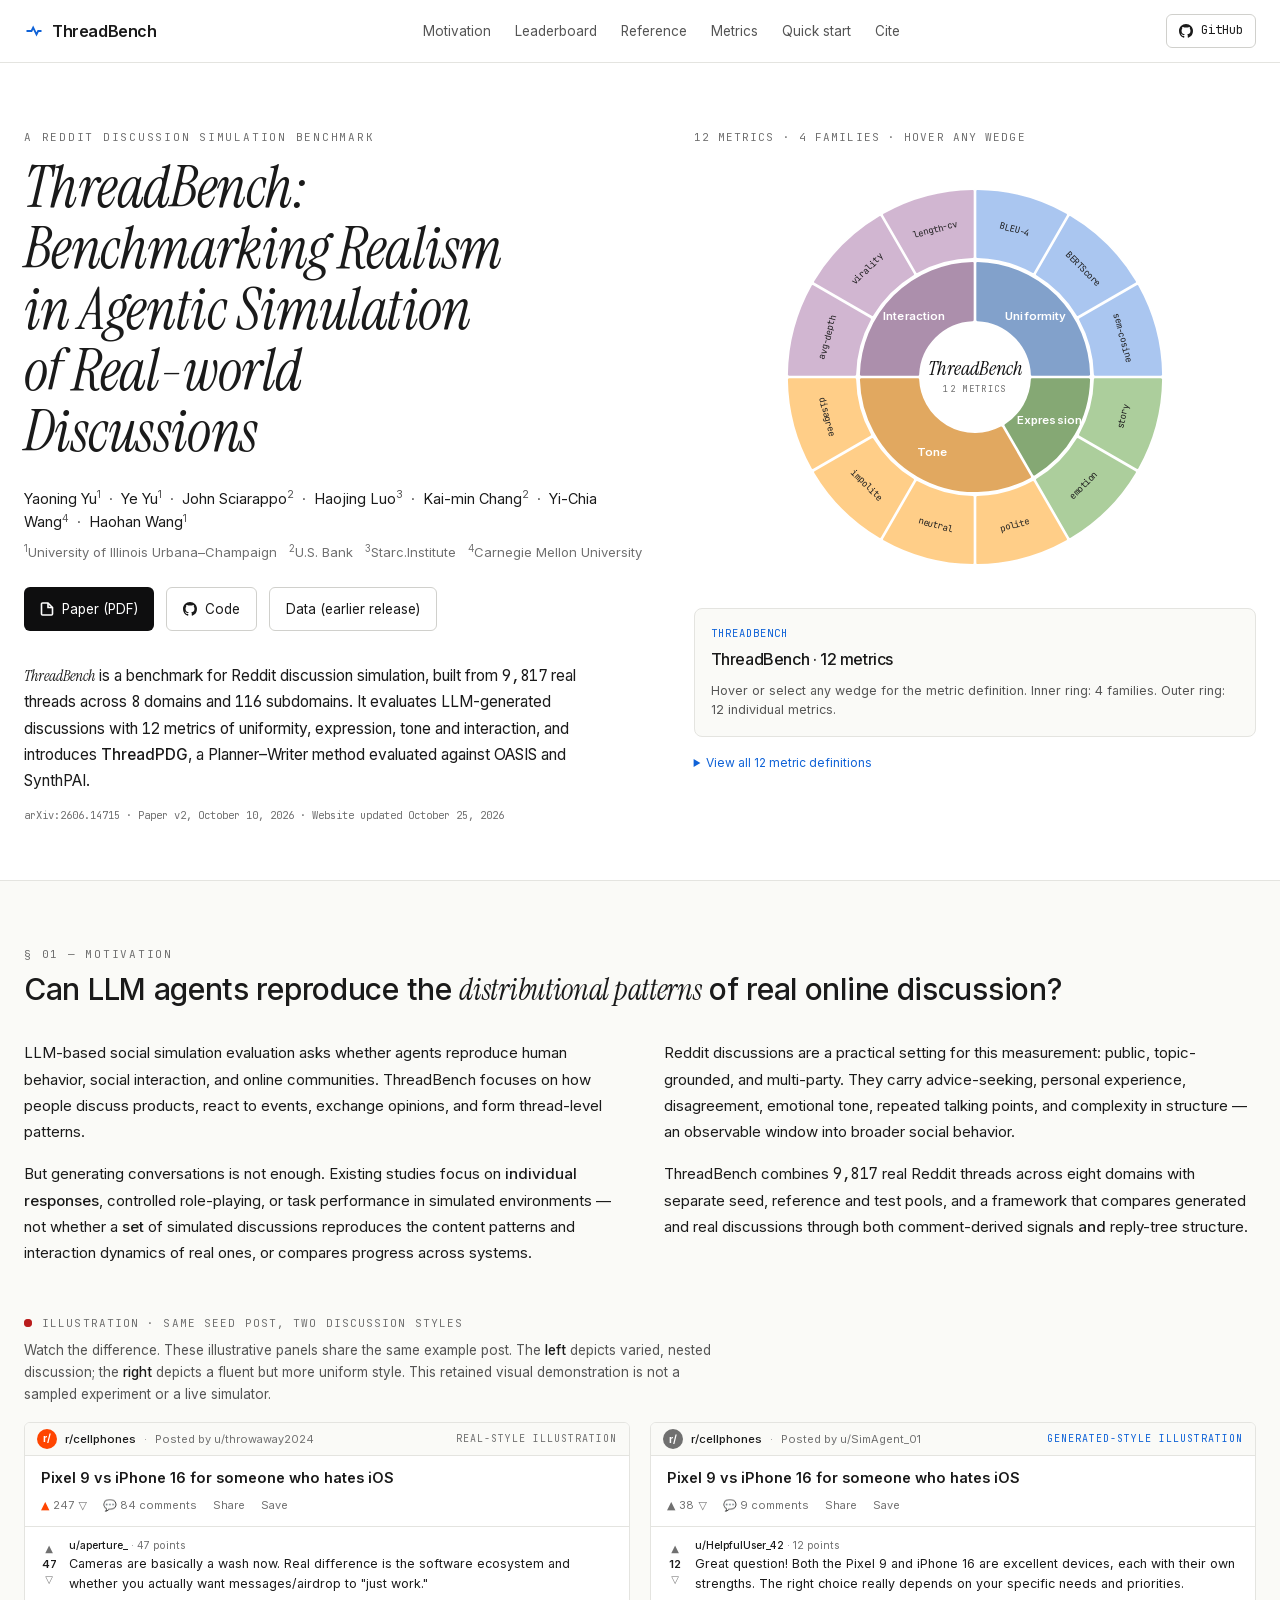
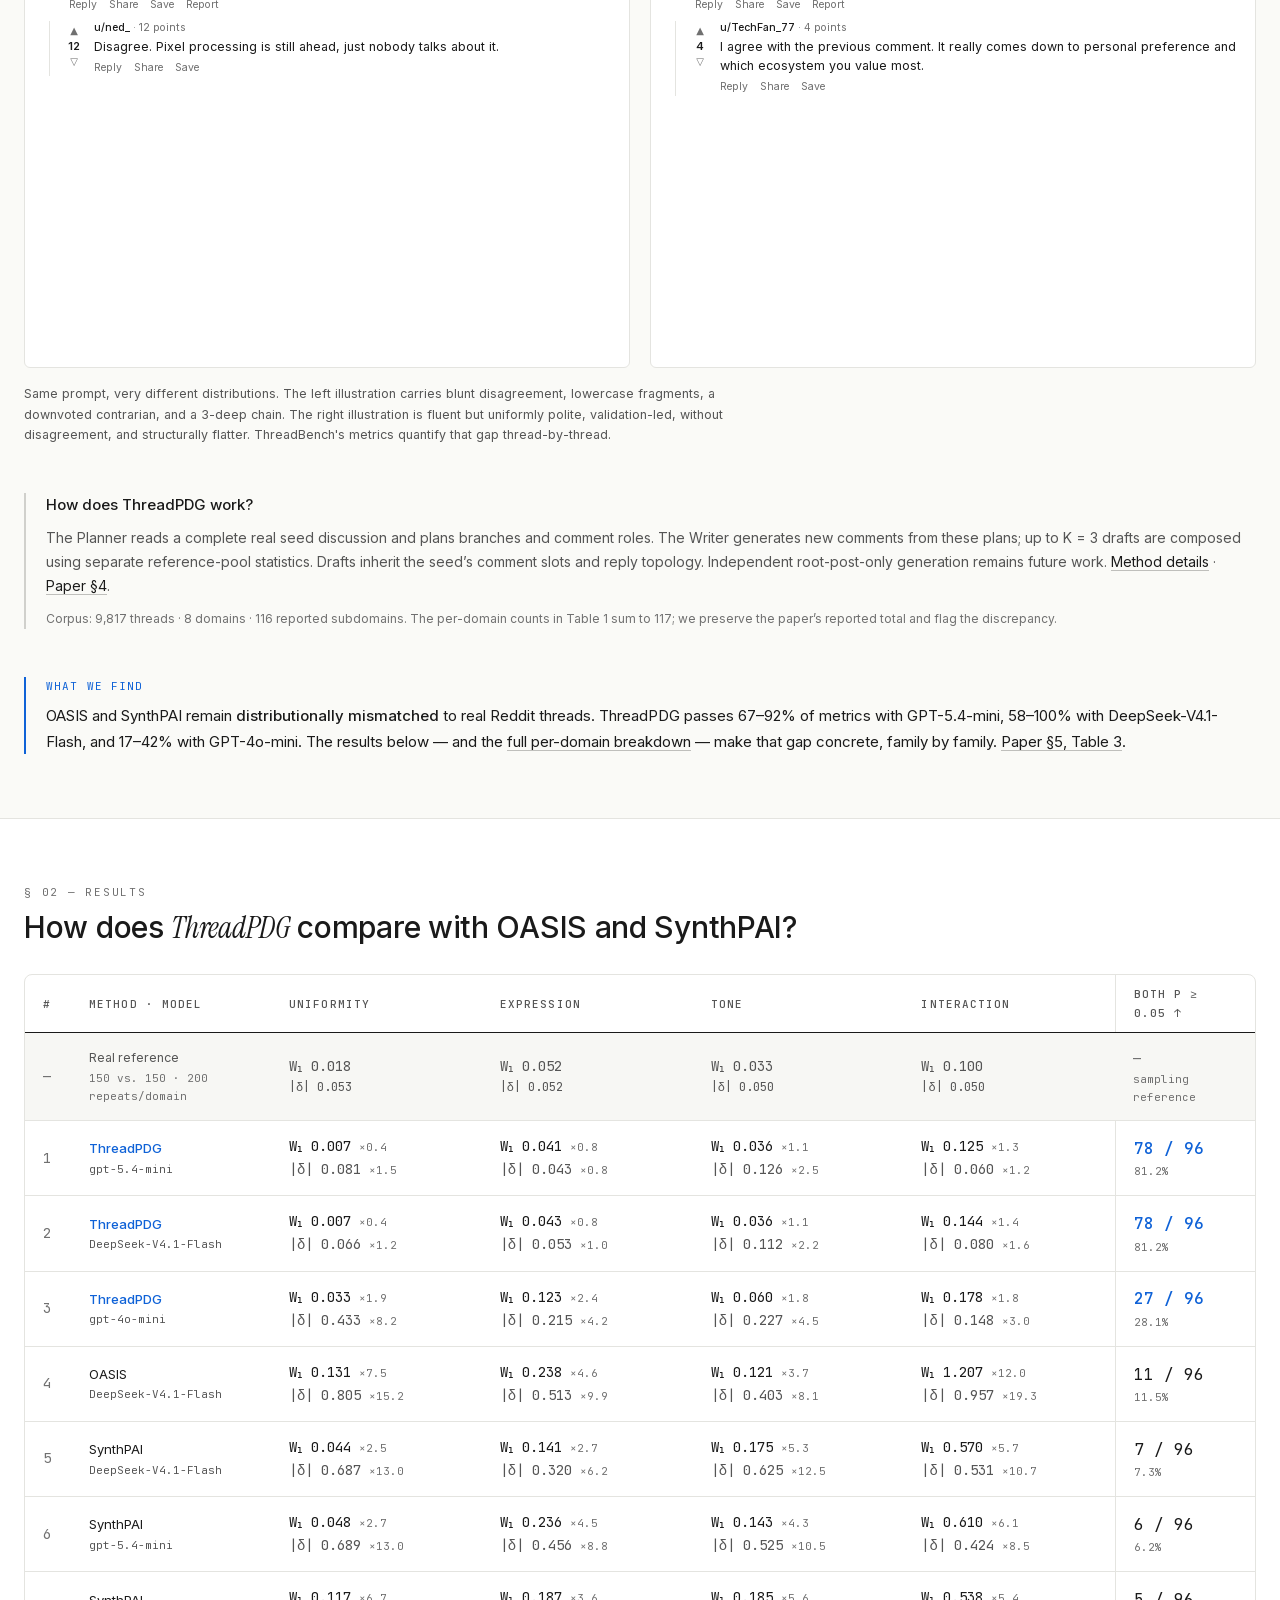
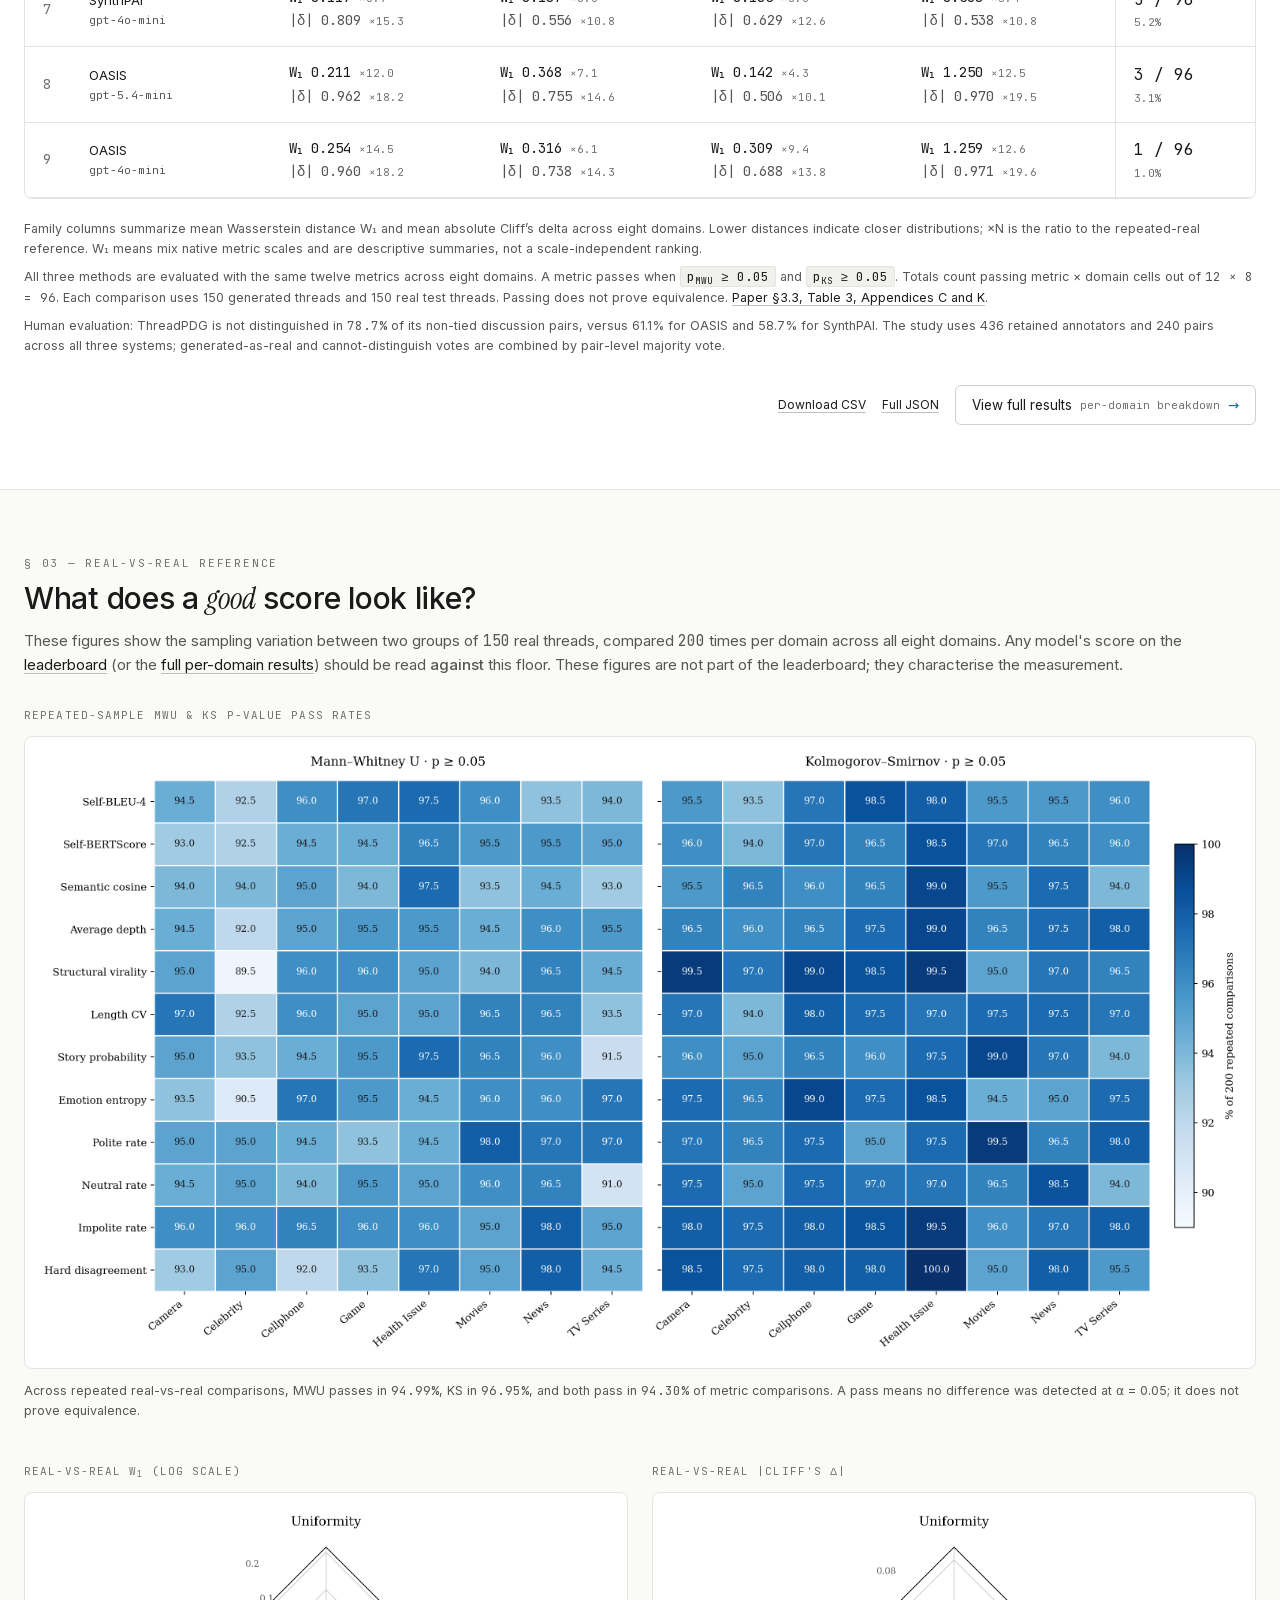
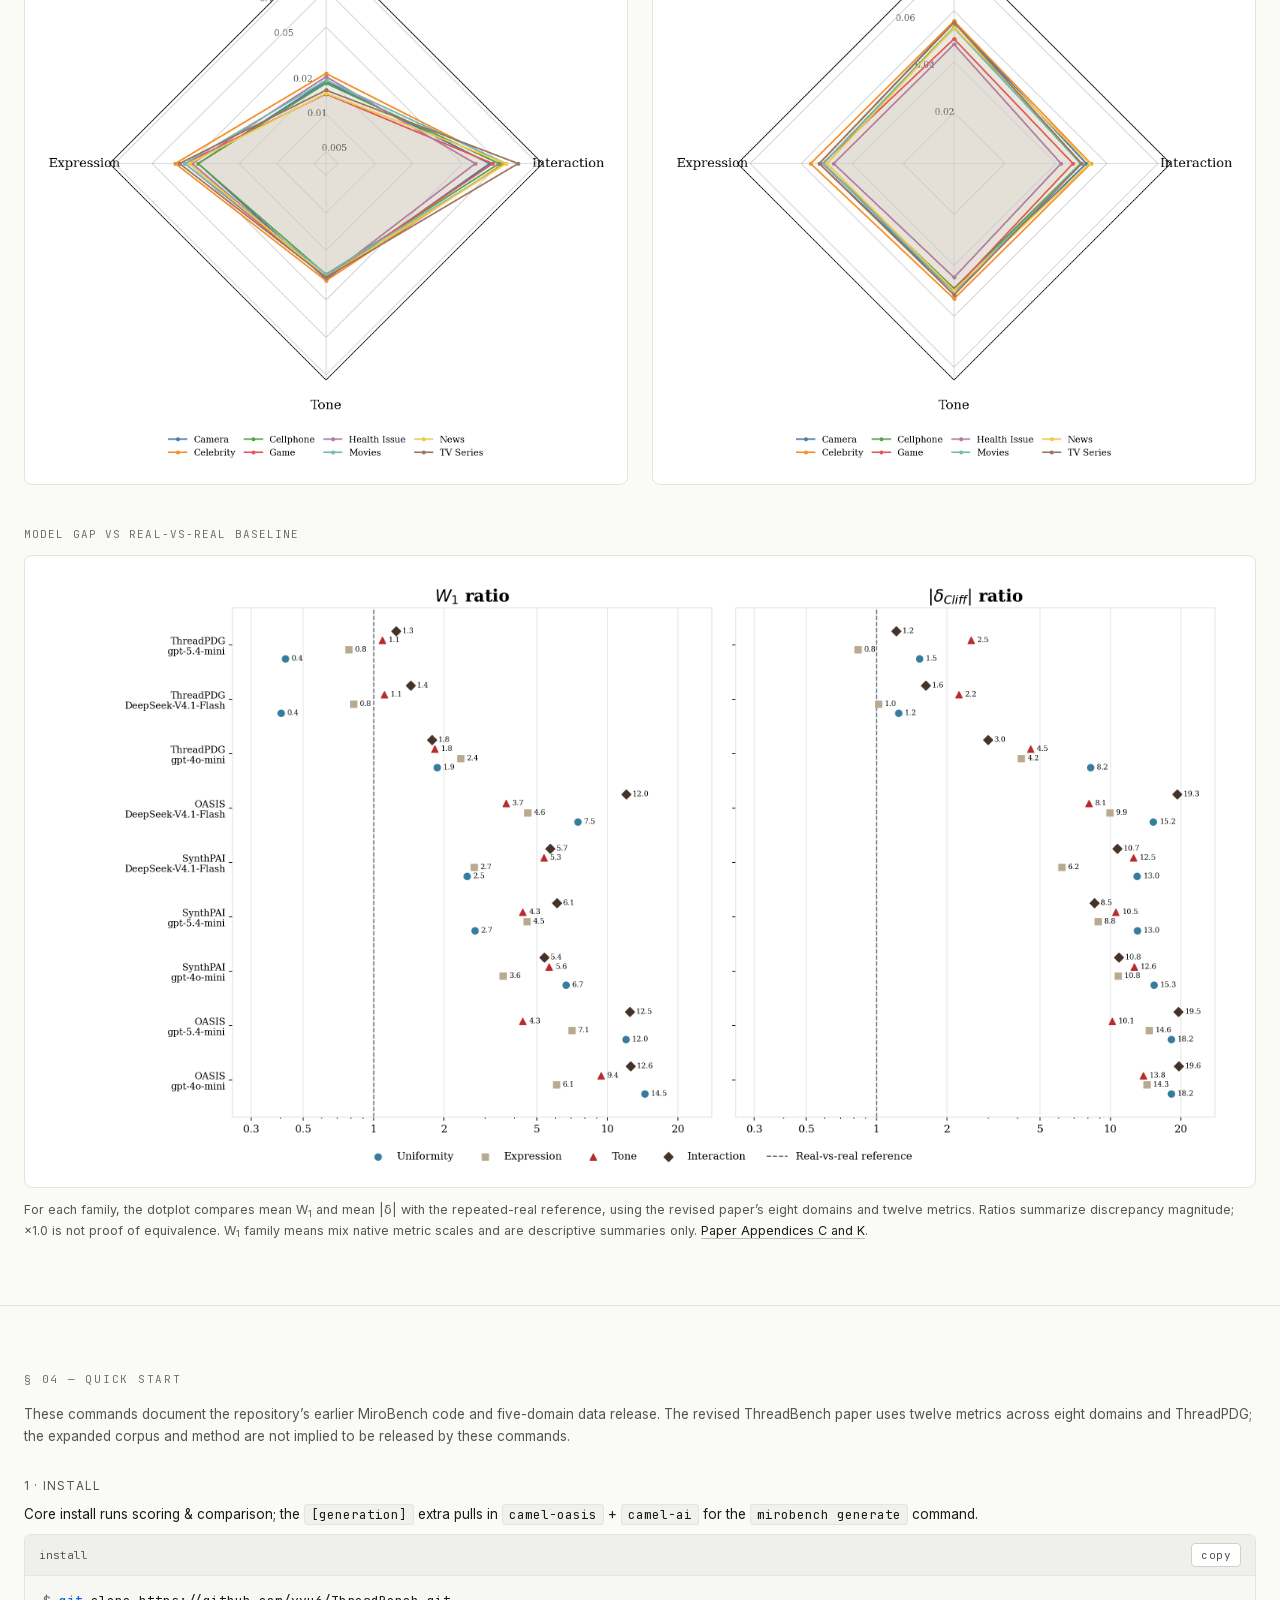
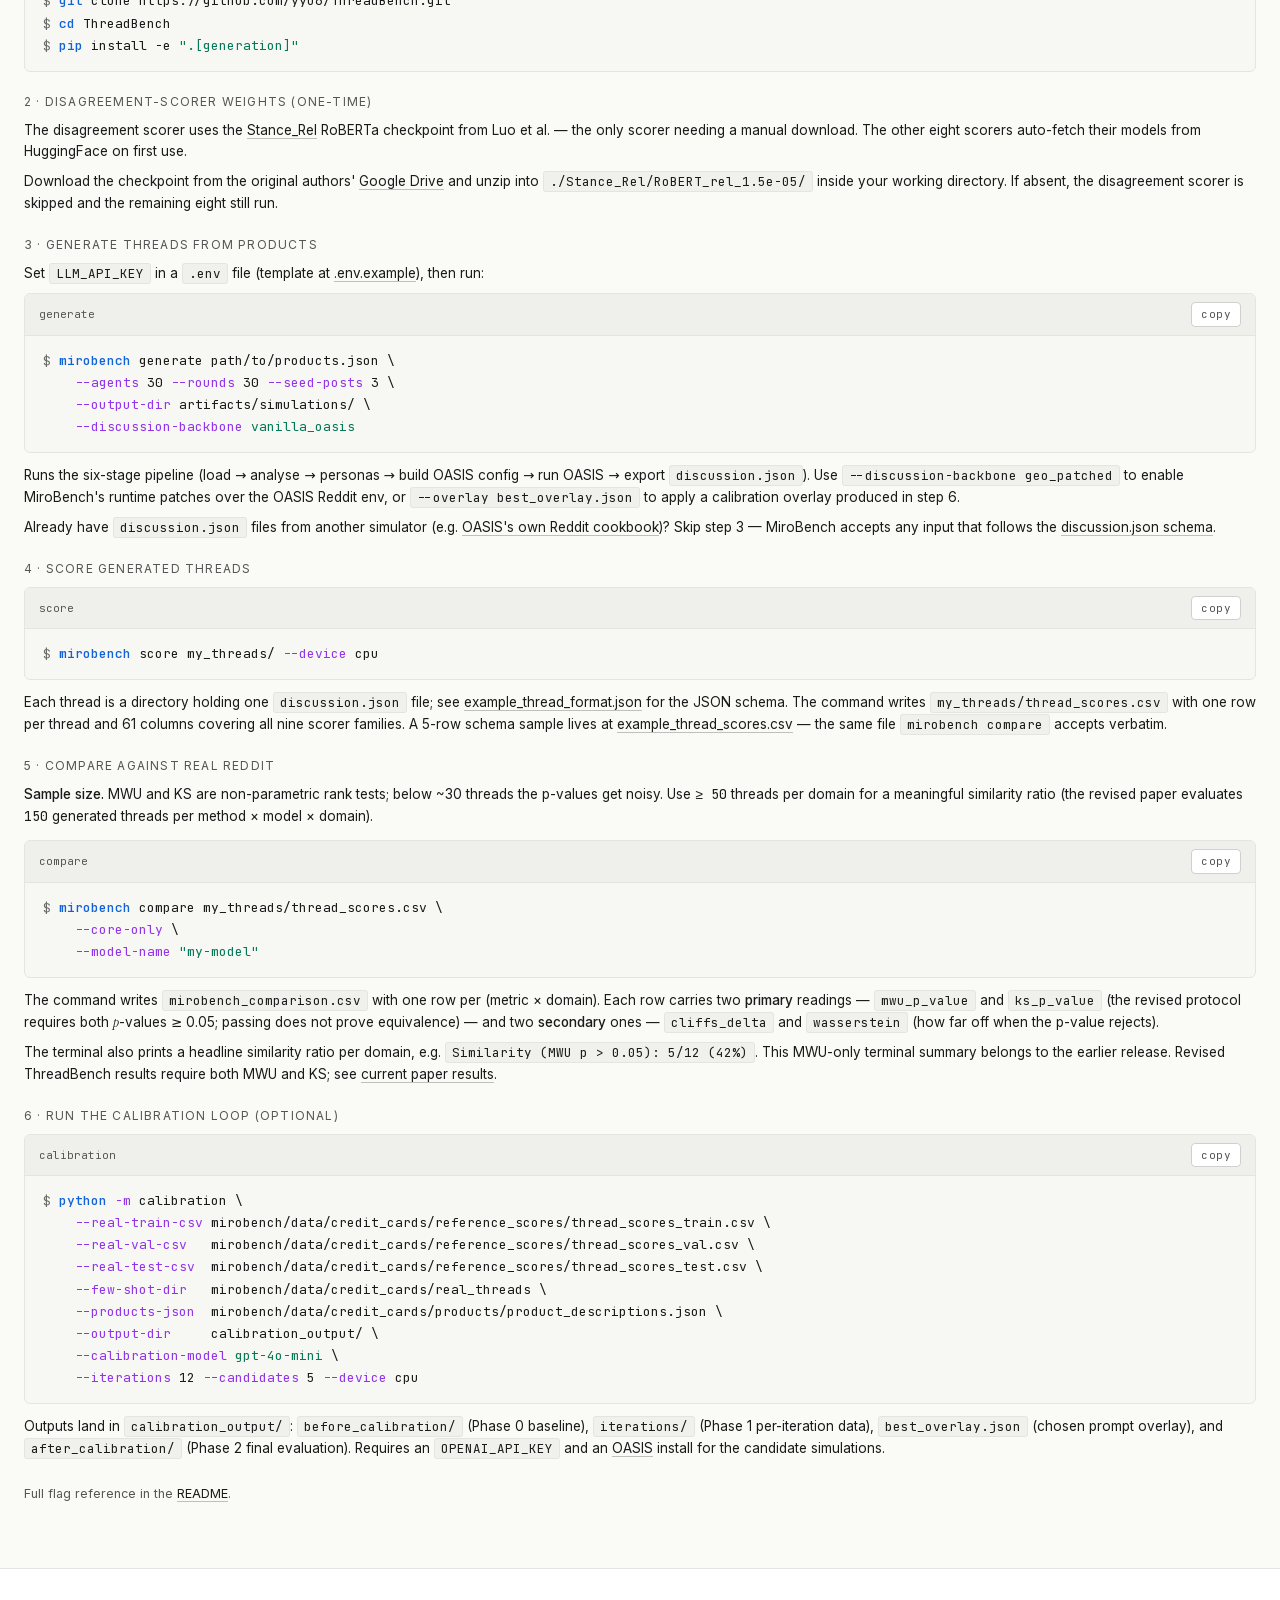
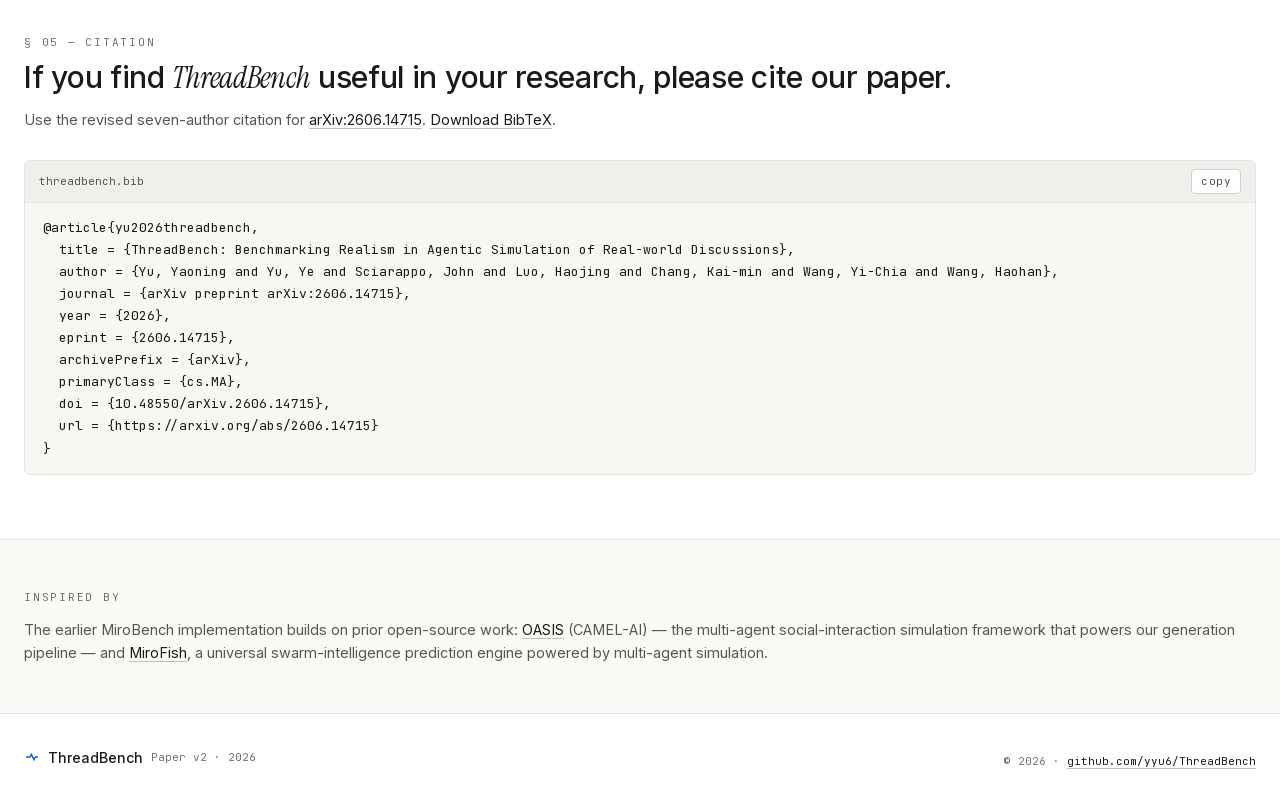
==== docs/index.html @ b0ab83a0 "Refresh ThreadBench paper website and public project URLs" ====
<!doctype html>
<html lang="en">
<head>
<meta charset="utf-8">
<meta name="viewport" content="width=device-width,initial-scale=1">
<title>ThreadBench — Reddit Discussion Simulation Benchmark</title>
<meta name="description" content="ThreadBench evaluates Reddit discussion simulation using 9,817 real threads, 12 metrics and ThreadPDG. Compare OASIS and SynthPAI with paper-grounded results.">
<meta name="author" content="Yaoning Yu, Ye Yu, John Sciarappo, Haojing Luo, Kai-min Chang, Yi-Chia Wang, Haohan Wang">
<meta name="keywords" content="ThreadBench, Reddit discussion simulation benchmark, ThreadPDG, LLM social simulation evaluation, conversation simulation, OASIS, SynthPAI">

<link rel="canonical" href="https://yyu6.github.io/ThreadBench/">
<link rel="sitemap" type="application/xml" href="https://yyu6.github.io/ThreadBench/sitemap.xml">

<meta property="og:title" content="ThreadBench — Reddit Discussion Simulation Benchmark">
<meta property="og:description" content="ThreadBench evaluates Reddit discussion simulation using 9,817 real threads, 12 metrics and ThreadPDG. Compare OASIS and SynthPAI with paper-grounded results.">
<meta property="og:type" content="article">
<meta property="og:url" content="https://yyu6.github.io/ThreadBench/">
<meta name="twitter:card" content="summary_large_image">
<meta name="twitter:title" content="ThreadBench — Reddit Discussion Simulation Benchmark">
<meta name="twitter:description" content="ThreadBench evaluates Reddit discussion simulation using 9,817 real threads, 12 metrics and ThreadPDG. Compare OASIS and SynthPAI with paper-grounded results.">

<script type="application/ld+json">{"@context": "https://schema.org", "@graph": [{"@type": "WebSite", "@id": "https://yyu6.github.io/ThreadBench/#website", "name": "ThreadBench", "alternateName": "MiroBench", "url": "https://yyu6.github.io/ThreadBench/"}, {"@type": "WebPage", "@id": "https://yyu6.github.io/ThreadBench/#webpage", "url": "https://yyu6.github.io/ThreadBench/", "name": "ThreadBench — Reddit Discussion Simulation Benchmark", "description": "Reddit discussion simulation benchmark: 9,817 real threads across eight domains, twelve metrics and ThreadPDG Planner–Writer generation.", "dateModified": "2026-10-26", "inLanguage": "en", "isPartOf": {"@id": "https://yyu6.github.io/ThreadBench/#website"}, "about": {"@id": "https://yyu6.github.io/ThreadBench/#paper"}}, {"@type": "ScholarlyArticle", "@id": "https://yyu6.github.io/ThreadBench/#paper", "name": "ThreadBench: Benchmarking Realism in Agentic Simulation of Real-world Discussions", "headline": "ThreadBench: Benchmarking Realism in Agentic Simulation of Real-world Discussions", "author": [{"@type": "Person", "name": "Yaoning Yu"}, {"@type": "Person", "name": "Ye Yu"}, {"@type": "Person", "name": "John Sciarappo"}, {"@type": "Person", "name": "Haojing Luo"}, {"@type": "Person", "name": "Kai-min Chang"}, {"@type": "Person", "name": "Yi-Chia Wang"}, {"@type": "Person", "name": "Haohan Wang"}], "url": "https://arxiv.org/abs/2606.14715", "sameAs": ["https://doi.org/10.48550/arXiv.2606.14715"], "identifier": "arXiv:2606.14715", "dateModified": "2026-10-10", "description": "A Reddit discussion simulation benchmark with 9,817 real threads, 8 domains, 116 subdomains and 12 metrics in four families, with ThreadPDG Planner–Writer generation.", "encoding": {"@type": "MediaObject", "contentUrl": "https://arxiv.org/pdf/2606.14715", "encodingFormat": "application/pdf"}}]}</script>

<link rel="stylesheet" href="assets/original-fonts.css">
<link rel="stylesheet" href="assets/legacy-utilities.css">

<style>
  html { scroll-behavior: smooth; }
  body {
    background: #FFFFFF;
    color: #1A1A1A;
    -webkit-font-smoothing: antialiased;
    -moz-osx-font-smoothing: grayscale;
  }
  .serif-italic {
    font-family: 'Instrument Serif', Georgia, serif;
    font-style: italic;
    font-weight: 400;
  }
  ::selection { background: rgba(15, 98, 215, 0.18); }

  /* Links */
  .ulink {
    color: #1A1A1A;
    text-decoration: underline;
    text-decoration-color: #BFBFBC;
    text-underline-offset: 3px;
    transition: text-decoration-color 200ms, color 200ms;
  }
  .ulink:hover { color: #0F62D7; text-decoration-color: #0F62D7; }

  /* Mono code chip */
  .mono-chip {
    font-family: 'JetBrains Mono', monospace;
    font-size: 12.5px;
    background: #F0F0EC;
    border: 1px solid #E4E4E0;
    border-radius: 3px;
    padding: 1px 6px;
    color: #1A1A1A;
  }

  /* Method badge in leaderboard */
  .method-tag {
    display: inline-flex;
    align-items: center;
    gap: 4px;
    font-family: 'JetBrains Mono', monospace;
    font-size: 10.5px;
    letter-spacing: 0.04em;
    background: #EEF3FB;
    border: 1px solid #D6E1F1;
    color: #0F62D7;
    padding: 1px 7px;
    border-radius: 999px;
  }
  .method-tag .dot {
    width: 5px; height: 5px; border-radius: 50%; background: #0F62D7;
  }

  /* Section number */
  .sec-num {
    font-family: 'JetBrains Mono', monospace;
    font-size: 11px;
    letter-spacing: 0.16em;
    color: #707070;
    text-transform: uppercase;
  }

  /* Nav */
  .nav-bg {
    background: rgba(255, 255, 255, 0.86);
    backdrop-filter: blur(12px);
    -webkit-backdrop-filter: blur(12px);
    border-bottom: 1px solid #E4E4E0;
  }

  /* Tables */
  table.bench { border-collapse: collapse; width: 100%; }
  table.bench th, table.bench td {
    border-bottom: 1px solid #E4E4E0;
    padding: 14px 18px;
    text-align: left;
    font-size: 14px;
    vertical-align: middle;
  }
  table.bench thead th {
    font-family: 'JetBrains Mono', monospace;
    font-size: 11px;
    letter-spacing: 0.10em;
    text-transform: uppercase;
    color: #555;
    font-weight: 500;
    border-bottom: 1.5px solid #1A1A1A;
    padding-top: 10px;
    padding-bottom: 10px;
  }
  table.bench tbody tr:hover {
    background: #FAFAF7;
  }

  /* Numeric */
  .num { font-family: 'JetBrains Mono', monospace; font-feature-settings: "tnum" 1; }

  /* Code block */
  .code-block {
    background: #F7F7F4;
    border: 1px solid #E4E4E0;
    border-radius: 6px;
    font-family: 'JetBrains Mono', monospace;
    font-size: 13px;
    line-height: 1.7;
    overflow: hidden;
  }
  .code-bar {
    padding: 8px 14px;
    background: #EFEFEB;
    border-bottom: 1px solid #E4E4E0;
    display: flex;
    align-items: center;
    justify-content: space-between;
  }
  .code-block pre {
    padding: 14px 18px;
    overflow-x: auto;
    white-space: pre;
    color: #1A1A1A;
  }
  .tok-prompt  { color: #6b6b6b; user-select: none; }
  .tok-cmd     { color: #0F62D7; font-weight: 500; }
  .tok-flag    { color: #9333EA; }
  .tok-str     { color: #047857; }
  .tok-comment { color: #707070; font-style: italic; }

  /* Copy button */
  .copy-btn {
    font-family: 'JetBrains Mono', monospace;
    font-size: 11px;
    letter-spacing: 0.04em;
    color: #555;
    border: 1px solid #D0D0CC;
    background: #FFFFFF;
    padding: 2px 9px;
    border-radius: 4px;
    cursor: pointer;
    transition: all 180ms;
  }
  .copy-btn:hover { color: #0F62D7; border-color: #0F62D7; }
  .copy-btn.copied { color: #047857; border-color: #047857; }

  /* Reveal */
  .reveal { opacity: 0; transform: translateY(10px); transition: opacity 600ms cubic-bezier(.16,1,.3,1), transform 600ms cubic-bezier(.16,1,.3,1); }
  .reveal.in { opacity: 1; transform: translateY(0); }

  /* Sunburst panel */
  #sunburst { display: block; max-width: 100%; height: auto; }

  /* Live thread (animated, looped) */
  #live-thread .lt-row {
    opacity: 0;
    transform: translateY(6px);
    transition: opacity 650ms cubic-bezier(.16,1,.3,1),
                transform 650ms cubic-bezier(.16,1,.3,1);
  }
  #live-thread .lt-row.shown { opacity: 1; transform: translateY(0); }
  @media (prefers-reduced-motion: reduce) {
    #live-thread .lt-row { transition: none; opacity: 1; transform: none; }
  }
</style>
<noscript><style>.reveal{opacity:1!important;transform:none!important}#live-thread .lt-row{opacity:1!important;transform:none!important}</style></noscript>
<style>.skip-link{position:fixed;top:-100px;left:16px;background:#0e0e0f;color:white;padding:8px 12px;z-index:100}.skip-link:focus{top:12px}:focus-visible{outline:2px solid #0F62D7;outline-offset:4px}@media(prefers-reduced-motion:reduce){html{scroll-behavior:auto}.reveal{opacity:1;transform:none;transition:none}}</style>
<meta name="robots" content="index,follow,max-image-preview:large">
<meta name="citation_title" content="ThreadBench: Benchmarking Realism in Agentic Simulation of Real-world Discussions">
<meta name="citation_author" content="Yaoning Yu">
<meta name="citation_author" content="Ye Yu">
<meta name="citation_author" content="John Sciarappo">
<meta name="citation_author" content="Haojing Luo">
<meta name="citation_author" content="Kai-min Chang">
<meta name="citation_author" content="Yi-Chia Wang">
<meta name="citation_author" content="Haohan Wang">
<meta name="citation_pdf_url" content="https://arxiv.org/pdf/2606.14715">
<meta name="citation_publication_date" content="2026">
<meta name="citation_arxiv_id" content="2606.14715">
<meta property="og:image" content="https://yyu6.github.io/ThreadBench/assets/social-card.png">
<meta name="twitter:image" content="https://yyu6.github.io/ThreadBench/assets/social-card.png">
</head>

<body class="font-sans text-[15px] leading-[1.65]">
<a href="#main" class="skip-link">Skip to content</a>

<!-- ════════ NAV ════════ -->
<header id="nav" class="fixed top-0 left-0 right-0 z-50 nav-bg">
  <div class="max-w-[1280px] mx-auto px-6 py-3.5 flex items-center justify-between">
    <a href="#top" class="flex items-center gap-2 text-[16px] font-semibold tracking-tight">
      <svg width="20" height="20" viewBox="0 0 24 24" fill="none" stroke="#0F62D7" stroke-width="2.2">
        <path d="M3 12h6l2-4 4 8 2-4h4"/>
      </svg>
      <span>ThreadBench</span>
    </a>
    <nav class="hidden md:flex items-center gap-6 text-[13.5px] text-mute">
      <a href="#motivation" class="hover:text-text">Motivation</a>
      <a href="#leaderboard" class="hover:text-text">Leaderboard</a>
      <a href="#realref" class="hover:text-text">Reference</a>
      <a href="#metrics" class="hover:text-text">Metrics</a>
      <a href="#quickstart" class="hover:text-text">Quick start</a>
      <a href="#cite" class="hover:text-text">Cite</a>
    </nav>
    <a href="https://github.com/yyu6/ThreadBench" target="_blank" rel="noopener"
       class="inline-flex items-center gap-2 px-3 py-1.5 text-[13px] border border-line2 rounded-md hover:border-text/40 transition-colors">
      <svg width="14" height="14" viewBox="0 0 16 16" fill="currentColor">
        <path d="M8 0C3.58 0 0 3.58 0 8a8 8 0 0 0 5.47 7.59c.4.07.55-.17.55-.38 0-.19-.01-.82-.01-1.49-2.01.37-2.53-.49-2.69-.94-.09-.23-.48-.94-.82-1.13-.28-.15-.68-.52-.01-.53.63-.01 1.08.58 1.23.82.72 1.21 1.87.87 2.33.66.07-.52.28-.87.51-1.07-1.78-.2-3.64-.89-3.64-3.95 0-.87.31-1.59.82-2.15-.08-.2-.36-1.02.08-2.12 0 0 .67-.21 2.2.82.64-.18 1.32-.27 2-.27.68 0 1.36.09 2 .27 1.53-1.04 2.2-.82 2.2-.82.44 1.1.16 1.92.08 2.12.51.56.82 1.27.82 2.15 0 3.07-1.87 3.75-3.65 3.95.29.25.54.73.54 1.48 0 1.07-.01 1.93-.01 2.2 0 .21.15.46.55.38A8.01 8.01 0 0 0 16 8c0-4.42-3.58-8-8-8z"/>
      </svg>
      <span class="font-mono text-[12px]">GitHub</span>
    </a>
  </div>
</header>

<main id="main">
<!-- ════════ HERO ════════ -->
<section id="top" class="pt-32 pb-14">
  <div class="max-w-[1280px] mx-auto px-6">
    <div class="grid lg:grid-cols-[1.05fr_0.95fr] gap-x-12 gap-y-10 items-start">

      <!-- LEFT: title + meta + abstract -->
      <div>
        <div class="sec-num">A reddit discussion simulation benchmark</div>
        <h1 class="serif-italic mt-3 text-[40px] sm:text-[52px] lg:text-[58px] leading-[1.05] tracking-[-0.01em] max-w-[18ch]">
          ThreadBench: Benchmarking Realism in Agentic Simulation of Real-world Discussions
        </h1>

        <address class="mt-6 text-[14.5px] text-mute leading-relaxed not-italic"><span class="text-text">Yaoning Yu</span><sup>1</sup> &nbsp;·&nbsp; <span class="text-text">Ye Yu</span><sup>1</sup> &nbsp;·&nbsp; <span class="text-text">John Sciarappo</span><sup>2</sup> &nbsp;·&nbsp; <span class="text-text">Haojing Luo</span><sup>3</sup> &nbsp;·&nbsp; <span class="text-text">Kai-min Chang</span><sup>2</sup> &nbsp;·&nbsp; <span class="text-text">Yi-Chia Wang</span><sup>4</sup> &nbsp;·&nbsp; <span class="text-text">Haohan Wang</span><sup>1</sup><div class="mt-2 text-[13px] text-mute2"><sup>1</sup>University of Illinois Urbana–Champaign &nbsp; <sup>2</sup>U.S. Bank &nbsp; <sup>3</sup>Starc.Institute &nbsp; <sup>4</sup>Carnegie Mellon University</div></address>

        <div class="mt-6 flex flex-wrap gap-3">
          <a href="https://arxiv.org/pdf/2606.14715" target="_blank" rel="noopener"
             class="inline-flex items-center gap-2 px-4 py-2.5 bg-ink text-white rounded-md text-[13.5px] hover:bg-accent transition-colors">
            <svg width="14" height="14" viewBox="0 0 14 14" fill="none" stroke="currentColor" stroke-width="1.6">
              <path d="M8 1H2.5a1 1 0 0 0-1 1v10a1 1 0 0 0 1 1h9a1 1 0 0 0 1-1V5.5L8 1z"/>
              <path d="M8 1v4.5h4.5"/>
            </svg>
            Paper&nbsp;(PDF)
          </a>
          <a href="https://github.com/yyu6/ThreadBench" target="_blank" rel="noopener"
             class="inline-flex items-center gap-2 px-4 py-2.5 border border-line2 rounded-md text-[13.5px] hover:border-ink transition-colors">
            <svg width="14" height="14" viewBox="0 0 16 16" fill="currentColor">
              <path d="M8 0C3.58 0 0 3.58 0 8a8 8 0 0 0 5.47 7.59c.4.07.55-.17.55-.38 0-.19-.01-.82-.01-1.49-2.01.37-2.53-.49-2.69-.94-.09-.23-.48-.94-.82-1.13-.28-.15-.68-.52-.01-.53.63-.01 1.08.58 1.23.82.72 1.21 1.87.87 2.33.66.07-.52.28-.87.51-1.07-1.78-.2-3.64-.89-3.64-3.95 0-.87.31-1.59.82-2.15-.08-.2-.36-1.02.08-2.12 0 0 .67-.21 2.2.82.64-.18 1.32-.27 2-.27.68 0 1.36.09 2 .27 1.53-1.04 2.2-.82 2.2-.82.44 1.1.16 1.92.08 2.12.51.56.82 1.27.82 2.15 0 3.07-1.87 3.75-3.65 3.95.29.25.54.73.54 1.48 0 1.07-.01 1.93-.01 2.2 0 .21.15.46.55.38A8.01 8.01 0 0 0 16 8c0-4.42-3.58-8-8-8z"/>
            </svg>
            Code
          </a>
          <a href="https://github.com/yyu6/ThreadBench/tree/main/mirobench/data" target="_blank"
             class="inline-flex items-center gap-2 px-4 py-2.5 border border-line2 rounded-md text-[13.5px] hover:border-ink transition-colors">
            Data (earlier release)
          </a>
        </div>

        <p class="mt-8 text-[15.5px] text-text leading-[1.7] max-w-[60ch]">
          <span class="serif-italic">ThreadBench</span> is a benchmark for Reddit discussion simulation,
          built from <span class="num">9,817</span> real threads across <span class="num">8</span> domains
          and <span class="num">116</span> subdomains. It evaluates LLM-generated discussions with
          <span class="num">12</span> metrics of uniformity, expression, tone and interaction,
          and introduces <span class="font-medium">ThreadPDG</span>, a Planner–Writer method evaluated against OASIS and SynthPAI.
        </p>
        <p class="mt-3 font-mono text-[10.5px] text-mute2">arXiv:2606.14715 · Paper v2, October 10, 2026 · Website updated <time datetime="2026-10-25">October 25, 2026</time></p>
      </div>

      <!-- RIGHT: sunburst chart + info panel -->
      <div id="metrics" class="flex flex-col items-center gap-4">
        <div class="text-[11px] tracking-widest text-mute2 uppercase font-mono self-start">
          12 metrics · 4 families · hover any wedge
        </div>
        <svg id="sunburst" width="430" height="430" viewBox="-215 -215 430 430" class="max-w-full"></svg>
        <div id="sunburst-info" class="w-full border border-line rounded-lg p-4 bg-surf">
          <div id="sb-family" class="font-mono text-[10.5px] text-accent tracking-widest uppercase">THREADBENCH</div>
          <div id="sb-name" class="mt-1 text-[16px] font-medium tracking-tight">ThreadBench · 12 metrics</div>
          <div id="sb-desc" class="mt-2 text-[12.5px] text-mute leading-[1.55]">
            Hover or select any wedge for the metric definition. Inner ring: 4 families. Outer ring: 12 individual metrics.
          </div>
        </div>
        <details id="metric-definitions" class="w-full text-[12px] text-mute leading-relaxed"><summary class="cursor-pointer text-accent">View all 12 metric definitions</summary><div class="mt-3"><h3 class="font-medium">Uniformity</h3><dl><dt class="mt-2 font-mono text-[11px]">self_bleu_4</dt><dd>Pairwise 4-gram overlap between comments detects repeated wording.</dd><dt class="mt-2 font-mono text-[11px]">self_bertscore_mean_f1</dt><dd>Contextual similarity between comments detects paraphrases and similar expressions.</dd><dt class="mt-2 font-mono text-[11px]">semantic_mean_cosine</dt><dd>Mean cosine similarity with all-mpnet-base-v2 captures convergence in meaning.</dd></dl></div><div class="mt-3"><h3 class="font-medium">Expression</h3><dl><dt class="mt-2 font-mono text-[11px]">mean_story_probability</dt><dd>StorySeeker estimates the prevalence of personal stories and first-person experiences.</dd><dt class="mt-2 font-mono text-[11px]">emotion_entropy</dt><dd>Entropy of GoEmotions labels measures emotional diversity across comments.</dd></dl></div><div class="mt-3"><h3 class="font-medium">Tone</h3><dl><dt class="mt-2 font-mono text-[11px]">polite_rate</dt><dd>Fraction of comments classified as polite by Intel/polite-guard.</dd><dt class="mt-2 font-mono text-[11px]">neutral_rate</dt><dd>Fraction of comments classified as neutral by Intel/polite-guard.</dd><dt class="mt-2 font-mono text-[11px]">impolite_rate</dt><dd>Fraction of comments classified as impolite by Intel/polite-guard.</dd><dt class="mt-2 font-mono text-[11px]">hard_disagree_rate</dt><dd>Explicit disagreement in parent–reply pairs.</dd></dl></div><div class="mt-3"><h3 class="font-medium">Interaction</h3><dl><dt class="mt-2 font-mono text-[11px]">avg_depth</dt><dd>Mean reply depth measures how far multi-step exchanges develop.</dd><dt class="mt-2 font-mono text-[11px]">structural_virality</dt><dd>Mean shortest-path distance between comments captures the spread of interaction across the reply tree.</dd><dt class="mt-2 font-mono text-[11px]">length_cv</dt><dd>Coefficient of variation of comment lengths measures the mixture of short reactions and longer contributions.</dd></dl></div></details>
      </div>

    </div>
  </div>
</section>


<!-- ════════ MOTIVATION ════════ -->
<section id="motivation" class="py-16 border-t border-line bg-surf">
  <div class="max-w-[1280px] mx-auto px-6">
    <div class="sec-num reveal">§ 01 — Motivation</div>
    <h2 class="reveal mt-2 text-[26px] lg:text-[30px] leading-[1.2] tracking-[-0.01em] font-medium max-w-[60ch]">
      Can LLM agents reproduce the <span class="serif-italic">distributional patterns</span> of real online discussion?
    </h2>

    <div class="mt-8 grid md:grid-cols-2 gap-x-12 gap-y-5 text-[15px] text-text leading-[1.75]">
      <div class="reveal">
        <p>
          LLM-based social simulation evaluation asks whether agents reproduce human behavior,
          social interaction, and online communities. ThreadBench focuses on how people discuss products,
          react to events, exchange opinions, and form thread-level patterns.
        </p>
        <p class="mt-4">
          But generating conversations is not enough. Existing studies focus on
          <em class="not-italic font-medium">individual responses</em>,
          controlled role-playing, or task performance in simulated environments — not whether a
          <em class="not-italic font-medium">set</em> of simulated discussions reproduces the
          content patterns and interaction dynamics of real ones, or compares progress across systems.
        </p>
      </div>
      <div class="reveal">
        <p>
          Reddit discussions are a practical setting for this measurement: public, topic-grounded,
          and multi-party. They carry advice-seeking, personal experience, disagreement, emotional
          tone, repeated talking points, and complexity in structure — an observable window into
          broader social behavior.
        </p>
        <p class="mt-4">
          ThreadBench combines <span class="num">9,817</span> real Reddit threads across eight domains with
          separate seed, reference and test pools, and a framework that compares
          generated and real discussions through both comment-derived signals
          <em class="not-italic font-medium">and</em> reply-tree structure.
        </p>
      </div>
    </div>

    <!-- Live comparison: real Reddit vs LLM-generated, same seed post -->
    <div class="mt-12 reveal">
      <div class="flex items-center gap-2.5 mb-2">
        <span class="relative inline-flex">
          <span class="absolute inline-flex h-2 w-2 rounded-full bg-red opacity-60 animate-ping"></span>
          <span class="relative inline-flex rounded-full h-2 w-2 bg-red"></span>
        </span>
        <span class="text-[11px] tracking-widest text-mute2 uppercase font-mono">
          Illustration · same seed post, two discussion styles
        </span>
      </div>
      <p class="text-[13.5px] text-mute leading-relaxed mb-4 max-w-[78ch]">
        Watch the difference. These illustrative panels share the same example post. The
        <span class="font-medium text-text">left</span> depicts varied, nested discussion; the
        <span class="font-medium text-text">right</span> depicts a fluent but more uniform style.
        This retained visual demonstration is not a sampled experiment or a live simulator.
      </p>

      <div id="live-thread" class="grid md:grid-cols-2 gap-5">

        <!-- ════════════ REAL ════════════ -->
        <div class="border border-line rounded-md bg-white overflow-hidden">
          <div class="px-3 py-1.5 border-b border-line bg-[#FAFAF7] flex items-center gap-2">
            <svg aria-hidden="true" focusable="false" class="shrink-0" width="20" height="20" viewBox="0 0 20 20"><circle cx="10" cy="10" r="10" fill="#FF4500"/><text x="10" y="13" text-anchor="middle" fill="white" font-family="Inter,sans-serif" font-size="10" font-weight="700">r/</text></svg>
            <span class="text-[11.5px] font-medium text-text">r/cellphones</span>
            <span class="text-mute2 text-[11px]">·</span>
            <span class="text-mute2 text-[11px]">Posted by u/throwaway2024</span>
            <span class="ml-auto text-[10px] tracking-widest text-mute2 uppercase font-mono">Real-style illustration</span>
          </div>
          <div class="px-4 py-3 border-b border-line">
            <div class="text-[14.5px] font-semibold text-text leading-snug">
              Pixel 9 vs iPhone 16 for someone who hates iOS
            </div>
            <div class="mt-2 flex items-center gap-4 text-[11px] text-mute2">
              <span class="flex items-center gap-1"><span class="text-[#FF4500]">▲</span> 247 <span>▽</span></span>
              <span>💬 84 comments</span>
              <span>Share</span>
              <span>Save</span>
            </div>
          </div>

          <div class="px-3 py-3 text-[12.5px] leading-[1.55] text-text min-h-[440px]">
            <!-- top1 -->
            <div class="lt-row flex items-start gap-2" data-real-idx="0">
              <div class="flex flex-col items-center w-6 shrink-0 pt-0.5 text-mute2">
                <span class="text-[10px] hover:text-[#FF4500] cursor-pointer">▲</span>
                <span class="text-[11px] font-semibold text-text leading-none my-0.5">47</span>
                <span class="text-[10px] hover:text-[#7193FF] cursor-pointer">▽</span>
              </div>
              <div class="flex-1 min-w-0">
                <div class="text-[10.5px] text-mute2 leading-tight">
                  <span class="text-text font-medium">u/aperture_</span> · 47 points
                </div>
                <div class="mt-0.5">Cameras are basically a wash now. Real difference is the software ecosystem and whether you actually want messages/airdrop to "just work."</div>
                <div class="mt-1 text-[10.5px] text-mute2 flex gap-3">
                  <span>Reply</span><span>Share</span><span>Save</span><span>Report</span>
                </div>
              </div>
            </div>

            <!-- reply 1.1 -->
            <div class="lt-row mt-2 pl-3 border-l border-line ml-3 flex items-start gap-2" data-real-idx="1">
              <div class="flex flex-col items-center w-6 shrink-0 pt-0.5 text-mute2">
                <span class="text-[10px]">▲</span>
                <span class="text-[11px] font-semibold text-text leading-none my-0.5">12</span>
                <span class="text-[10px]">▽</span>
              </div>
              <div class="flex-1 min-w-0">
                <div class="text-[10.5px] text-mute2 leading-tight">
                  <span class="text-text font-medium">u/ned_</span> · 12 points
                </div>
                <div class="mt-0.5">Disagree. Pixel processing is still ahead, just nobody talks about it.</div>
                <div class="mt-1 text-[10.5px] text-mute2 flex gap-3">
                  <span>Reply</span><span>Share</span><span>Save</span>
                </div>
              </div>
            </div>

            <!-- reply 1.1.1 -->
            <div class="lt-row mt-2 pl-3 border-l border-line ml-7 flex items-start gap-2" data-real-idx="2">
              <div class="flex flex-col items-center w-6 shrink-0 pt-0.5 text-mute2">
                <span class="text-[10px]">▲</span>
                <span class="text-[11px] font-semibold text-text leading-none my-0.5">8</span>
                <span class="text-[10px]">▽</span>
              </div>
              <div class="flex-1 min-w-0">
                <div class="text-[10.5px] text-mute2 leading-tight">
                  <span class="text-text font-medium">u/dp_42</span> · 8 points
                </div>
                <div class="mt-0.5">only in low light. daylight literally identical to my eye lol</div>
                <div class="mt-1 text-[10.5px] text-mute2 flex gap-3">
                  <span>Reply</span><span>Share</span>
                </div>
              </div>
            </div>

            <!-- top2 -->
            <div class="lt-row mt-3 flex items-start gap-2" data-real-idx="3">
              <div class="flex flex-col items-center w-6 shrink-0 pt-0.5 text-mute2">
                <span class="text-[10px]">▲</span>
                <span class="text-[11px] font-semibold text-text leading-none my-0.5">22</span>
                <span class="text-[10px]">▽</span>
              </div>
              <div class="flex-1 min-w-0">
                <div class="text-[10.5px] text-mute2 leading-tight">
                  <span class="text-text font-medium">u/lo_fi__</span> · 22 points
                </div>
                <div class="mt-0.5">switched 6 months ago. battery life is the single biggest QoL upgrade you'll feel, not the camera</div>
                <div class="mt-1 text-[10.5px] text-mute2 flex gap-3">
                  <span>Reply</span><span>Share</span><span>Save</span>
                </div>
              </div>
            </div>

            <!-- top3 (downvoted) -->
            <div class="lt-row mt-3 flex items-start gap-2" data-real-idx="4">
              <div class="flex flex-col items-center w-6 shrink-0 pt-0.5 text-mute2">
                <span class="text-[10px]">▲</span>
                <span class="text-[11px] font-semibold text-red leading-none my-0.5">−3</span>
                <span class="text-[10px] text-[#7193FF]">▽</span>
              </div>
              <div class="flex-1 min-w-0">
                <div class="text-[10.5px] text-mute2 leading-tight">
                  <span class="text-text font-medium">u/anon_</span> · -3 points
                </div>
                <div class="mt-0.5">just get an iphone, you'll get over it</div>
                <div class="mt-1 text-[10.5px] text-mute2 flex gap-3">
                  <span>Reply</span><span>Share</span>
                </div>
              </div>
            </div>
          </div>
        </div>

        <!-- ════════════ GENERATED ════════════ -->
        <div class="border border-line rounded-md bg-white overflow-hidden">
          <div class="px-3 py-1.5 border-b border-line bg-[#FAFAF7] flex items-center gap-2">
            <span class="inline-flex items-center justify-center w-5 h-5 rounded-full bg-mute2 text-white text-[10px] font-bold">r/</span>
            <span class="text-[11.5px] font-medium text-text">r/cellphones</span>
            <span class="text-mute2 text-[11px]">·</span>
            <span class="text-mute2 text-[11px]">Posted by u/SimAgent_01</span>
            <span class="ml-auto text-[10px] tracking-widest text-accent uppercase font-mono">Generated-style illustration</span>
          </div>
          <div class="px-4 py-3 border-b border-line">
            <div class="text-[14.5px] font-semibold text-text leading-snug">
              Pixel 9 vs iPhone 16 for someone who hates iOS
            </div>
            <div class="mt-2 flex items-center gap-4 text-[11px] text-mute2">
              <span class="flex items-center gap-1"><span>▲</span> 38 <span>▽</span></span>
              <span>💬 9 comments</span>
              <span>Share</span>
              <span>Save</span>
            </div>
          </div>

          <div class="px-3 py-3 text-[12.5px] leading-[1.55] text-text min-h-[440px]">
            <!-- gen1 -->
            <div class="lt-row flex items-start gap-2" data-gen-idx="0">
              <div class="flex flex-col items-center w-6 shrink-0 pt-0.5 text-mute2">
                <span class="text-[10px]">▲</span>
                <span class="text-[11px] font-semibold text-text leading-none my-0.5">12</span>
                <span class="text-[10px]">▽</span>
              </div>
              <div class="flex-1 min-w-0">
                <div class="text-[10.5px] text-mute2 leading-tight">
                  <span class="text-text font-medium">u/HelpfulUser_42</span> · 12 points
                </div>
                <div class="mt-0.5">Great question! Both the Pixel 9 and iPhone 16 are excellent devices, each with their own strengths. The right choice really depends on your specific needs and priorities.</div>
                <div class="mt-1 text-[10.5px] text-mute2 flex gap-3">
                  <span>Reply</span><span>Share</span><span>Save</span><span>Report</span>
                </div>
              </div>
            </div>

            <!-- gen reply -->
            <div class="lt-row mt-2 pl-3 border-l border-line ml-3 flex items-start gap-2" data-gen-idx="1">
              <div class="flex flex-col items-center w-6 shrink-0 pt-0.5 text-mute2">
                <span class="text-[10px]">▲</span>
                <span class="text-[11px] font-semibold text-text leading-none my-0.5">4</span>
                <span class="text-[10px]">▽</span>
              </div>
              <div class="flex-1 min-w-0">
                <div class="text-[10.5px] text-mute2 leading-tight">
                  <span class="text-text font-medium">u/TechFan_77</span> · 4 points
                </div>
                <div class="mt-0.5">I agree with the previous comment. It really comes down to personal preference and which ecosystem you value most.</div>
                <div class="mt-1 text-[10.5px] text-mute2 flex gap-3">
                  <span>Reply</span><span>Share</span><span>Save</span>
                </div>
              </div>
            </div>

            <!-- gen2 -->
            <div class="lt-row mt-3 flex items-start gap-2" data-gen-idx="2">
              <div class="flex flex-col items-center w-6 shrink-0 pt-0.5 text-mute2">
                <span class="text-[10px]">▲</span>
                <span class="text-[11px] font-semibold text-text leading-none my-0.5">9</span>
                <span class="text-[10px]">▽</span>
              </div>
              <div class="flex-1 min-w-0">
                <div class="text-[10.5px] text-mute2 leading-tight">
                  <span class="text-text font-medium">u/PhoneEnthusiast_88</span> · 9 points
                </div>
                <div class="mt-0.5">The Pixel 9 offers excellent camera quality and seamless Google integration, while the iPhone 16 provides a polished and consistent user experience.</div>
                <div class="mt-1 text-[10.5px] text-mute2 flex gap-3">
                  <span>Reply</span><span>Share</span><span>Save</span>
                </div>
              </div>
            </div>

            <!-- gen reply (shallow) -->
            <div class="lt-row mt-2 pl-3 border-l border-line ml-3 flex items-start gap-2" data-gen-idx="3">
              <div class="flex flex-col items-center w-6 shrink-0 pt-0.5 text-mute2">
                <span class="text-[10px]">▲</span>
                <span class="text-[11px] font-semibold text-text leading-none my-0.5">3</span>
                <span class="text-[10px]">▽</span>
              </div>
              <div class="flex-1 min-w-0">
                <div class="text-[10.5px] text-mute2 leading-tight">
                  <span class="text-text font-medium">u/CuriousUser_23</span> · 3 points
                </div>
                <div class="mt-0.5">That's a great point! The integration is definitely an important consideration when choosing between platforms.</div>
                <div class="mt-1 text-[10.5px] text-mute2 flex gap-3">
                  <span>Reply</span><span>Share</span>
                </div>
              </div>
            </div>

            <!-- gen3 -->
            <div class="lt-row mt-3 flex items-start gap-2" data-gen-idx="4">
              <div class="flex flex-col items-center w-6 shrink-0 pt-0.5 text-mute2">
                <span class="text-[10px]">▲</span>
                <span class="text-[11px] font-semibold text-text leading-none my-0.5">6</span>
                <span class="text-[10px]">▽</span>
              </div>
              <div class="flex-1 min-w-0">
                <div class="text-[10.5px] text-mute2 leading-tight">
                  <span class="text-text font-medium">u/GadgetLover_15</span> · 6 points
                </div>
                <div class="mt-0.5">I would recommend trying out both phones in person before making a final decision. Hope this helps!</div>
                <div class="mt-1 text-[10.5px] text-mute2 flex gap-3">
                  <span>Reply</span><span>Share</span>
                </div>
              </div>
            </div>
          </div>
        </div>

      </div>

      <p class="mt-4 text-[12.5px] text-mute leading-relaxed max-w-[88ch]">
        Same prompt, very different distributions. The left illustration carries blunt
        disagreement, lowercase fragments, a downvoted contrarian, and a 3-deep
        chain. The right illustration is fluent but uniformly polite, validation-led,
        without disagreement, and structurally flatter. ThreadBench's metrics quantify
        that gap thread-by-thread.
      </p>
    </div>

<div id="method" class="mt-12 reveal border-l-2 border-line2 pl-5"><h3 class="font-medium text-[15px]">How does ThreadPDG work?</h3><p class="mt-2 text-[14px] text-mute leading-[1.7]">The Planner reads a complete real seed discussion and plans branches and comment roles. The Writer generates new comments from these plans; up to K = 3 drafts are composed using separate reference-pool statistics. Drafts inherit the seed’s comment slots and reply topology. Independent root-post-only generation remains future work. <a class="ulink" href="method.html">Method details</a> · <a class="ulink" href="https://arxiv.org/pdf/2606.14715">Paper §4</a>.</p><p class="mt-3 text-[12px] text-mute2">Corpus: 9,817 threads · 8 domains · 116 reported subdomains. The per-domain counts in Table 1 sum to 117; we preserve the paper’s reported total and flag the discrepancy.</p></div>
    <!-- What we find strip -->
    <div class="mt-12 reveal border-l-2 border-accent pl-5">
      <div class="text-[11px] tracking-widest text-accent uppercase font-mono">What we find</div>
      <p class="mt-2 text-[15px] text-text leading-[1.7]">
        OASIS and SynthPAI remain <em class="not-italic font-medium">distributionally mismatched</em> to
        real Reddit threads. ThreadPDG passes 67–92% of metrics with GPT-5.4-mini, 58–100% with
        DeepSeek-V4.1-Flash, and 17–42% with GPT-4o-mini. The results below — and the
        <a class="ulink" href="results.html">full per-domain breakdown</a> — make that gap
        concrete, family by family.
        <a class="ulink" href="https://arxiv.org/pdf/2606.14715">Paper §5, Table 3</a>.
      </p>
    </div>
  </div>
</section>

<!-- ════════ LEADERBOARD ════════ -->
<section id="leaderboard" class="py-16 border-t border-line"><div class="max-w-[1280px] mx-auto px-6">
<div class="mb-7 reveal"><div class="sec-num">§ 02 — Results</div><h2 class="mt-2 text-[26px] lg:text-[30px] leading-[1.2] tracking-[-0.01em] font-medium max-w-[44ch]">How does <span class="serif-italic">ThreadPDG</span> compare with OASIS and SynthPAI?</h2></div>
<div class="reveal border border-line rounded-lg overflow-x-auto bg-white" tabindex="0" role="region" aria-label="Paper results by metric family"><table class="bench min-w-[1050px]"><caption class="sr-only">Nine method-model combinations across eight domains; family mean distances and both-test pass counts</caption><thead><tr><th style="width:46px">#</th><th style="width:200px">Method · Model</th><th class="text-right">Uniformity</th><th class="text-right">Expression</th><th class="text-right">Tone</th><th class="text-right">Interaction</th><th class="text-right" style="border-left:1px solid #E4E4E0;width:140px">Both p ≥ 0.05 ↑</th></tr></thead><tbody class="num"><tr style="background:#F7F7F4;"><td class="text-mute2">—</td><td><div class="font-sans text-mute text-[12.5px]">Real reference</div><div class="font-mono text-[11px] text-mute2">150 vs. 150 · 200 repeats/domain</div></td><td class="text-right text-mute"><div>W₁ 0.018</div><div class="text-[12px]">|δ| 0.053</div></td><td class="text-right text-mute"><div>W₁ 0.052</div><div class="text-[12px]">|δ| 0.052</div></td><td class="text-right text-mute"><div>W₁ 0.033</div><div class="text-[12px]">|δ| 0.050</div></td><td class="text-right text-mute"><div>W₁ 0.100</div><div class="text-[12px]">|δ| 0.050</div></td><td class="text-right text-mute2">—<div class="text-[11px]">sampling reference</div></td></tr><tr><td class="text-mute2">1</td><td><div class="font-sans text-[13px] text-accent font-medium">ThreadPDG</div><div class="text-[11px] text-mute">gpt-5.4-mini</div></td><td class="text-right"><div>W₁ 0.007 <span class="text-mute2 text-[11px]">×0.4</span></div><div class=text-mute>|δ| 0.081 <span class="text-mute2 text-[11px]">×1.5</span></div></td><td class="text-right"><div>W₁ 0.041 <span class="text-mute2 text-[11px]">×0.8</span></div><div class=text-mute>|δ| 0.043 <span class="text-mute2 text-[11px]">×0.8</span></div></td><td class="text-right"><div>W₁ 0.036 <span class="text-mute2 text-[11px]">×1.1</span></div><div class=text-mute>|δ| 0.126 <span class="text-mute2 text-[11px]">×2.5</span></div></td><td class="text-right"><div>W₁ 0.125 <span class="text-mute2 text-[11px]">×1.3</span></div><div class=text-mute>|δ| 0.060 <span class="text-mute2 text-[11px]">×1.2</span></div></td><td class="text-right" style="border-left:1px solid #E4E4E0"><span class="text-accent font-medium text-[16px]">78 / 96</span><div class="text-[11px] text-mute2">81.2%</div></td></tr><tr><td class="text-mute2">2</td><td><div class="font-sans text-[13px] text-accent font-medium">ThreadPDG</div><div class="text-[11px] text-mute">DeepSeek-V4.1-Flash</div></td><td class="text-right"><div>W₁ 0.007 <span class="text-mute2 text-[11px]">×0.4</span></div><div class=text-mute>|δ| 0.066 <span class="text-mute2 text-[11px]">×1.2</span></div></td><td class="text-right"><div>W₁ 0.043 <span class="text-mute2 text-[11px]">×0.8</span></div><div class=text-mute>|δ| 0.053 <span class="text-mute2 text-[11px]">×1.0</span></div></td><td class="text-right"><div>W₁ 0.036 <span class="text-mute2 text-[11px]">×1.1</span></div><div class=text-mute>|δ| 0.112 <span class="text-mute2 text-[11px]">×2.2</span></div></td><td class="text-right"><div>W₁ 0.144 <span class="text-mute2 text-[11px]">×1.4</span></div><div class=text-mute>|δ| 0.080 <span class="text-mute2 text-[11px]">×1.6</span></div></td><td class="text-right" style="border-left:1px solid #E4E4E0"><span class="text-accent font-medium text-[16px]">78 / 96</span><div class="text-[11px] text-mute2">81.2%</div></td></tr><tr><td class="text-mute2">3</td><td><div class="font-sans text-[13px] text-accent font-medium">ThreadPDG</div><div class="text-[11px] text-mute">gpt-4o-mini</div></td><td class="text-right"><div>W₁ 0.033 <span class="text-mute2 text-[11px]">×1.9</span></div><div class=text-mute>|δ| 0.433 <span class="text-mute2 text-[11px]">×8.2</span></div></td><td class="text-right"><div>W₁ 0.123 <span class="text-mute2 text-[11px]">×2.4</span></div><div class=text-mute>|δ| 0.215 <span class="text-mute2 text-[11px]">×4.2</span></div></td><td class="text-right"><div>W₁ 0.060 <span class="text-mute2 text-[11px]">×1.8</span></div><div class=text-mute>|δ| 0.227 <span class="text-mute2 text-[11px]">×4.5</span></div></td><td class="text-right"><div>W₁ 0.178 <span class="text-mute2 text-[11px]">×1.8</span></div><div class=text-mute>|δ| 0.148 <span class="text-mute2 text-[11px]">×3.0</span></div></td><td class="text-right" style="border-left:1px solid #E4E4E0"><span class="text-accent font-medium text-[16px]">27 / 96</span><div class="text-[11px] text-mute2">28.1%</div></td></tr><tr><td class="text-mute2">4</td><td><div class="font-sans text-[13px] ">OASIS</div><div class="text-[11px] text-mute">DeepSeek-V4.1-Flash</div></td><td class="text-right"><div>W₁ 0.131 <span class="text-mute2 text-[11px]">×7.5</span></div><div class=text-mute>|δ| 0.805 <span class="text-mute2 text-[11px]">×15.2</span></div></td><td class="text-right"><div>W₁ 0.238 <span class="text-mute2 text-[11px]">×4.6</span></div><div class=text-mute>|δ| 0.513 <span class="text-mute2 text-[11px]">×9.9</span></div></td><td class="text-right"><div>W₁ 0.121 <span class="text-mute2 text-[11px]">×3.7</span></div><div class=text-mute>|δ| 0.403 <span class="text-mute2 text-[11px]">×8.1</span></div></td><td class="text-right"><div>W₁ 1.207 <span class="text-mute2 text-[11px]">×12.0</span></div><div class=text-mute>|δ| 0.957 <span class="text-mute2 text-[11px]">×19.3</span></div></td><td class="text-right" style="border-left:1px solid #E4E4E0"><span class="text-text text-[16px]">11 / 96</span><div class="text-[11px] text-mute2">11.5%</div></td></tr><tr><td class="text-mute2">5</td><td><div class="font-sans text-[13px] ">SynthPAI</div><div class="text-[11px] text-mute">DeepSeek-V4.1-Flash</div></td><td class="text-right"><div>W₁ 0.044 <span class="text-mute2 text-[11px]">×2.5</span></div><div class=text-mute>|δ| 0.687 <span class="text-mute2 text-[11px]">×13.0</span></div></td><td class="text-right"><div>W₁ 0.141 <span class="text-mute2 text-[11px]">×2.7</span></div><div class=text-mute>|δ| 0.320 <span class="text-mute2 text-[11px]">×6.2</span></div></td><td class="text-right"><div>W₁ 0.175 <span class="text-mute2 text-[11px]">×5.3</span></div><div class=text-mute>|δ| 0.625 <span class="text-mute2 text-[11px]">×12.5</span></div></td><td class="text-right"><div>W₁ 0.570 <span class="text-mute2 text-[11px]">×5.7</span></div><div class=text-mute>|δ| 0.531 <span class="text-mute2 text-[11px]">×10.7</span></div></td><td class="text-right" style="border-left:1px solid #E4E4E0"><span class="text-text text-[16px]">7 / 96</span><div class="text-[11px] text-mute2">7.3%</div></td></tr><tr><td class="text-mute2">6</td><td><div class="font-sans text-[13px] ">SynthPAI</div><div class="text-[11px] text-mute">gpt-5.4-mini</div></td><td class="text-right"><div>W₁ 0.048 <span class="text-mute2 text-[11px]">×2.7</span></div><div class=text-mute>|δ| 0.689 <span class="text-mute2 text-[11px]">×13.0</span></div></td><td class="text-right"><div>W₁ 0.236 <span class="text-mute2 text-[11px]">×4.5</span></div><div class=text-mute>|δ| 0.456 <span class="text-mute2 text-[11px]">×8.8</span></div></td><td class="text-right"><div>W₁ 0.143 <span class="text-mute2 text-[11px]">×4.3</span></div><div class=text-mute>|δ| 0.525 <span class="text-mute2 text-[11px]">×10.5</span></div></td><td class="text-right"><div>W₁ 0.610 <span class="text-mute2 text-[11px]">×6.1</span></div><div class=text-mute>|δ| 0.424 <span class="text-mute2 text-[11px]">×8.5</span></div></td><td class="text-right" style="border-left:1px solid #E4E4E0"><span class="text-text text-[16px]">6 / 96</span><div class="text-[11px] text-mute2">6.2%</div></td></tr><tr><td class="text-mute2">7</td><td><div class="font-sans text-[13px] ">SynthPAI</div><div class="text-[11px] text-mute">gpt-4o-mini</div></td><td class="text-right"><div>W₁ 0.117 <span class="text-mute2 text-[11px]">×6.7</span></div><div class=text-mute>|δ| 0.809 <span class="text-mute2 text-[11px]">×15.3</span></div></td><td class="text-right"><div>W₁ 0.187 <span class="text-mute2 text-[11px]">×3.6</span></div><div class=text-mute>|δ| 0.556 <span class="text-mute2 text-[11px]">×10.8</span></div></td><td class="text-right"><div>W₁ 0.185 <span class="text-mute2 text-[11px]">×5.6</span></div><div class=text-mute>|δ| 0.629 <span class="text-mute2 text-[11px]">×12.6</span></div></td><td class="text-right"><div>W₁ 0.538 <span class="text-mute2 text-[11px]">×5.4</span></div><div class=text-mute>|δ| 0.538 <span class="text-mute2 text-[11px]">×10.8</span></div></td><td class="text-right" style="border-left:1px solid #E4E4E0"><span class="text-text text-[16px]">5 / 96</span><div class="text-[11px] text-mute2">5.2%</div></td></tr><tr><td class="text-mute2">8</td><td><div class="font-sans text-[13px] ">OASIS</div><div class="text-[11px] text-mute">gpt-5.4-mini</div></td><td class="text-right"><div>W₁ 0.211 <span class="text-mute2 text-[11px]">×12.0</span></div><div class=text-mute>|δ| 0.962 <span class="text-mute2 text-[11px]">×18.2</span></div></td><td class="text-right"><div>W₁ 0.368 <span class="text-mute2 text-[11px]">×7.1</span></div><div class=text-mute>|δ| 0.755 <span class="text-mute2 text-[11px]">×14.6</span></div></td><td class="text-right"><div>W₁ 0.142 <span class="text-mute2 text-[11px]">×4.3</span></div><div class=text-mute>|δ| 0.506 <span class="text-mute2 text-[11px]">×10.1</span></div></td><td class="text-right"><div>W₁ 1.250 <span class="text-mute2 text-[11px]">×12.5</span></div><div class=text-mute>|δ| 0.970 <span class="text-mute2 text-[11px]">×19.5</span></div></td><td class="text-right" style="border-left:1px solid #E4E4E0"><span class="text-text text-[16px]">3 / 96</span><div class="text-[11px] text-mute2">3.1%</div></td></tr><tr><td class="text-mute2">9</td><td><div class="font-sans text-[13px] ">OASIS</div><div class="text-[11px] text-mute">gpt-4o-mini</div></td><td class="text-right"><div>W₁ 0.254 <span class="text-mute2 text-[11px]">×14.5</span></div><div class=text-mute>|δ| 0.960 <span class="text-mute2 text-[11px]">×18.2</span></div></td><td class="text-right"><div>W₁ 0.316 <span class="text-mute2 text-[11px]">×6.1</span></div><div class=text-mute>|δ| 0.738 <span class="text-mute2 text-[11px]">×14.3</span></div></td><td class="text-right"><div>W₁ 0.309 <span class="text-mute2 text-[11px]">×9.4</span></div><div class=text-mute>|δ| 0.688 <span class="text-mute2 text-[11px]">×13.8</span></div></td><td class="text-right"><div>W₁ 1.259 <span class="text-mute2 text-[11px]">×12.6</span></div><div class=text-mute>|δ| 0.971 <span class="text-mute2 text-[11px]">×19.6</span></div></td><td class="text-right" style="border-left:1px solid #E4E4E0"><span class="text-text text-[16px]">1 / 96</span><div class="text-[11px] text-mute2">1.0%</div></td></tr></tbody></table></div>
<div class="mt-5 text-[12.5px] text-mute leading-relaxed"><p>Family columns summarize mean Wasserstein distance W₁ and mean absolute Cliff’s delta across eight domains. Lower distances indicate closer distributions; ×N is the ratio to the repeated-real reference. W₁ means mix native metric scales and are descriptive summaries, not a scale-independent ranking.</p><p class="mt-2">All three methods are evaluated with the same twelve metrics across eight domains. A metric passes when <span class="mono-chip">p<sub>MWU</sub> ≥ 0.05</span> and <span class="mono-chip">p<sub>KS</sub> ≥ 0.05</span>. Totals count passing metric × domain cells out of <span class="num">12 × 8 = 96</span>. Each comparison uses 150 generated threads and 150 real test threads. Passing does not prove equivalence. <a class="ulink" href="https://arxiv.org/pdf/2606.14715">Paper §3.3, Table 3, Appendices C and K</a>.</p><p class="mt-2">Human evaluation: ThreadPDG is not distinguished in <span class="num">78.7%</span> of its non-tied discussion pairs, versus 61.1% for OASIS and 58.7% for SynthPAI. The study uses 436 retained annotators and 240 pairs across all three systems; generated-as-real and cannot-distinguish votes are combined by pair-level majority vote.</p></div>
<div class="mt-7 flex flex-wrap items-center justify-end gap-4"><a class="ulink text-[12px]" href="paper-results.csv" download>Download CSV</a><a class="ulink text-[12px]" href="paper-data.json" download>Full JSON</a><a href="results.html" class="group inline-flex items-center gap-2 px-4 py-2 border border-line2 rounded-md text-[13.5px] hover:border-text/40 hover:bg-surf transition-colors"><span>View full results</span><span class="font-mono text-mute2 text-[11px]">per-domain breakdown</span><span class="text-accent" aria-hidden="true">→</span></a></div></div></section>

<!-- ════════ REAL-VS-REAL REFERENCE ════════ -->
<section id="realref" class="py-16 border-t border-line bg-surf">
  <div class="max-w-[1280px] mx-auto px-6">
    <div class="mb-7 reveal">
      <div class="sec-num">§ 03 — Real-vs-Real Reference</div>
      <h2 class="mt-2 text-[26px] lg:text-[30px] leading-[1.2] tracking-[-0.01em] font-medium max-w-[48ch]">
        What does a <span class="serif-italic">good</span> score look like?
      </h2>
      <p class="mt-3 text-[15px] text-mute leading-relaxed">
        These figures show the sampling variation between two groups of <span class="num">150</span>
        real threads, compared <span class="num">200</span> times per domain across all eight domains.
        Any model's score on the
        <a class="ulink" href="#leaderboard">leaderboard</a>
        (or the <a class="ulink" href="results.html">full per-domain results</a>)
        should be read <em class="not-italic font-medium">against</em> this floor.
        These figures are not part of the leaderboard; they characterise the measurement.
      </p>
    </div>

    <!-- p-value heatmap -->
    <div class="reveal mb-10">
      <div class="font-mono text-[11px] tracking-widest text-mute2 uppercase mb-3">
        Repeated-sample MWU &amp; KS p-value pass rates
      </div>
      <div class="border border-line rounded-lg bg-white p-4">
        <img width="3040" height="1520" loading="lazy" src="figures/realref_pvalue_heatmap.png" alt="Repeated-sample p-value pass rates across domains and metrics" class="w-full">
      </div>
      <p class="mt-3 text-[12.5px] text-mute leading-relaxed">
        Across repeated real-vs-real comparisons, MWU passes in <span class="num">94.99%</span>, KS in <span class="num">96.95%</span>, and both pass in <span class="num">94.30%</span> of metric comparisons. A pass means no difference was detected at α = 0.05; it does not prove equivalence.
      </p>
    </div>

    <!-- W1 + δ radars -->
    <div class="reveal grid md:grid-cols-2 gap-6 mb-10">
      <div>
        <div class="font-mono text-[11px] tracking-widest text-mute2 uppercase mb-3">
          Real-vs-real W<sub>1</sub> (log scale)
        </div>
        <div class="border border-line rounded-lg bg-white p-4">
          <img width="1517" height="1489" loading="lazy" src="figures/realref_w1_radar.png" alt="Real-vs-real W1 by family and domain" class="w-full">
        </div>
      </div>
      <div>
        <div class="font-mono text-[11px] tracking-widest text-mute2 uppercase mb-3">
          Real-vs-real |Cliff's δ|
        </div>
        <div class="border border-line rounded-lg bg-white p-4">
          <img width="1517" height="1489" loading="lazy" src="figures/realref_cliff_radar.png" alt="Real-vs-real Cliff's delta by family and domain" class="w-full">
        </div>
      </div>
    </div>

    <!-- Model gap vs real-vs-real baseline -->
    <div class="reveal">
      <div class="font-mono text-[11px] tracking-widest text-mute2 uppercase mb-3">
        Model gap vs real-vs-real baseline
      </div>
      <div class="border border-line rounded-lg bg-white p-4">
        <img width="3040" height="1520" loading="lazy" src="figures/realref_model_gap_dotplot.png" alt="Per-model W1 and |Cliff delta| ratios over the real-vs-real baseline" class="w-full">
      </div>
      <p class="mt-3 text-[12.5px] text-mute leading-relaxed">
        For each family, the dotplot compares mean W<sub>1</sub> and mean |δ| with the repeated-real reference, using the revised paper’s eight domains and twelve metrics. Ratios summarize discrepancy magnitude; ×1.0 is not proof of equivalence. W<sub>1</sub> family means mix native metric scales and are descriptive summaries only. <a class="ulink" href="https://arxiv.org/pdf/2606.14715">Paper Appendices C and K</a>.
      </p>
    </div>
  </div>
</section>

<section id="quickstart" class="py-16 border-t border-line bg-surf">
  <div class="max-w-[1280px] mx-auto px-6">
    <div class="sec-num reveal">§ 04 — Quick start</div>

    <p class="reveal mt-4 mb-7 text-[13.5px] text-mute leading-relaxed">These commands document the repository’s earlier MiroBench code and five-domain data release. The revised ThreadBench paper uses twelve metrics across eight domains and ThreadPDG; the expanded corpus and method are not implied to be released by these commands.</p><div class="space-y-5">

      <div class="reveal">
        <div class="text-[12px] uppercase tracking-widest text-mute mb-2">1 · Install</div>
        <p class="text-[13.5px] text-text leading-relaxed mb-2">
          Core install runs scoring &amp; comparison; the <span class="mono-chip">[generation]</span>
          extra pulls in <span class="mono-chip">camel-oasis</span> + <span class="mono-chip">camel-ai</span>
          for the <span class="mono-chip">mirobench generate</span> command.
        </p>
        <div class="code-block">
          <div class="code-bar">
            <span class="font-mono text-[11px] text-mute">install</span>
            <button class="copy-btn" data-copy='git clone https://github.com/yyu6/ThreadBench.git
cd ThreadBench
pip install -e ".[generation]"'>copy</button>
          </div>
<pre tabindex="0" aria-label="Command example"><span class="tok-prompt">$ </span><span class="tok-cmd">git</span> clone https://github.com/yyu6/ThreadBench.git
<span class="tok-prompt">$ </span><span class="tok-cmd">cd</span> ThreadBench
<span class="tok-prompt">$ </span><span class="tok-cmd">pip</span> install -e <span class="tok-str">".[generation]"</span></pre>
        </div>
      </div>

      <div class="reveal">
        <div class="text-[12px] uppercase tracking-widest text-mute mb-2">2 · Disagreement-scorer weights (one-time)</div>
        <p class="text-[13.5px] text-text leading-relaxed">
          The disagreement scorer uses the
          <a class="ulink" href="https://github.com/LuoXiaoHeics/StanceRel" target="_blank">Stance_Rel</a>
          RoBERTa checkpoint from Luo et al. — the only scorer needing a manual download. The other eight
          scorers auto-fetch their models from HuggingFace on first use.
        </p>
        <p class="text-[13.5px] text-text leading-relaxed mt-2">
          Download the checkpoint from the original authors'
          <a class="ulink" href="https://drive.google.com/file/d/11YSO_BOpYCDR08FyxjpX3xi7M1O2LmRK/view" target="_blank">Google Drive</a>
          and unzip into <span class="mono-chip">./Stance_Rel/RoBERT_rel_1.5e-05/</span> inside your
          working directory. If absent, the disagreement scorer is skipped and the remaining eight still run.
        </p>
      </div>

      <div class="reveal">
        <div class="text-[12px] uppercase tracking-widest text-mute mb-2">3 · Generate threads from products</div>
        <p class="text-[13.5px] text-text leading-relaxed mb-2">
          Set <span class="mono-chip">LLM_API_KEY</span> in a <span class="mono-chip">.env</span> file
          (template at <a class="ulink" href="https://github.com/yyu6/ThreadBench/blob/main/.env.example" target="_blank">.env.example</a>), then run:
        </p>
        <div class="code-block">
          <div class="code-bar">
            <span class="font-mono text-[11px] text-mute">generate</span>
            <button class="copy-btn" data-copy='mirobench generate path/to/products.json \
    --agents 30 --rounds 30 --seed-posts 3 \
    --output-dir artifacts/simulations/ \
    --discussion-backbone vanilla_oasis'>copy</button>
          </div>
<pre tabindex="0" aria-label="Command example"><span class="tok-prompt">$ </span><span class="tok-cmd">mirobench</span> generate path/to/products.json \
    <span class="tok-flag">--agents</span> 30 <span class="tok-flag">--rounds</span> 30 <span class="tok-flag">--seed-posts</span> 3 \
    <span class="tok-flag">--output-dir</span> artifacts/simulations/ \
    <span class="tok-flag">--discussion-backbone</span> <span class="tok-str">vanilla_oasis</span></pre>
        </div>
        <p class="text-[13.5px] text-text leading-relaxed mt-3">
          Runs the six-stage pipeline (load → analyse → personas → build OASIS config →
          run OASIS → export <span class="mono-chip">discussion.json</span>). Use
          <span class="mono-chip">--discussion-backbone geo_patched</span> to enable
          MiroBench's runtime patches over the OASIS Reddit env, or
          <span class="mono-chip">--overlay best_overlay.json</span> to apply a calibration
          overlay produced in step 6.
        </p>
        <p class="text-[13.5px] text-text leading-relaxed mt-2">
          Already have <span class="mono-chip">discussion.json</span> files from another
          simulator (e.g.
          <a class="ulink" href="https://docs.oasis.camel-ai.org/cookbooks/reddit_simulation" target="_blank">OASIS's own Reddit cookbook</a>)? Skip
          step 3 — MiroBench accepts any input that follows the
          <a class="ulink" href="https://github.com/yyu6/ThreadBench/blob/main/mirobench/data/example_thread_format.json" target="_blank">discussion.json schema</a>.
        </p>
      </div>

      <div class="reveal">
        <div class="text-[12px] uppercase tracking-widest text-mute mb-2">4 · Score generated threads</div>
        <div class="code-block">
          <div class="code-bar">
            <span class="font-mono text-[11px] text-mute">score</span>
            <button class="copy-btn" data-copy="mirobench score my_threads/ --device cpu">copy</button>
          </div>
<pre tabindex="0" aria-label="Command example"><span class="tok-prompt">$ </span><span class="tok-cmd">mirobench</span> score my_threads/ <span class="tok-flag">--device</span> cpu</pre>
        </div>
        <p class="text-[13.5px] text-text leading-relaxed mt-3">
          Each thread is a directory holding one <span class="mono-chip">discussion.json</span>
          file; see
          <a class="ulink" href="https://github.com/yyu6/ThreadBench/blob/main/mirobench/data/example_thread_format.json" target="_blank">example_thread_format.json</a>
          for the JSON schema. The command writes <span class="mono-chip">my_threads/thread_scores.csv</span>
          with one row per thread and 61 columns covering all nine scorer families. A 5-row schema
          sample lives at
          <a class="ulink" href="https://github.com/yyu6/ThreadBench/blob/main/mirobench/data/example_thread_scores.csv" target="_blank">example_thread_scores.csv</a>
          — the same file <span class="mono-chip">mirobench compare</span> accepts verbatim.
        </p>
      </div>

      <div class="reveal">
        <div class="text-[12px] uppercase tracking-widest text-mute mb-2">5 · Compare against real Reddit</div>
        <p class="text-[13.5px] text-text leading-relaxed mb-3">
          <span class="font-medium">Sample size.</span>
          MWU and KS are non-parametric rank tests; below ~30 threads the p-values get noisy.
          Use <span class="num">≥ 50</span> threads per domain for a meaningful similarity ratio
          (the revised paper evaluates <span class="num">150</span> generated threads per method × model × domain).
        </p>
        <div class="code-block">
          <div class="code-bar">
            <span class="font-mono text-[11px] text-mute">compare</span>
            <button class="copy-btn" data-copy='mirobench compare my_threads/thread_scores.csv \
    --core-only \
    --model-name "my-model"'>copy</button>
          </div>
<pre tabindex="0" aria-label="Command example"><span class="tok-prompt">$ </span><span class="tok-cmd">mirobench</span> compare my_threads/thread_scores.csv \
    <span class="tok-flag">--core-only</span> \
    <span class="tok-flag">--model-name</span> <span class="tok-str">"my-model"</span></pre>
        </div>
        <p class="text-[13.5px] text-text leading-relaxed mt-3">
          The command writes <span class="mono-chip">mirobench_comparison.csv</span> with one row per
          (metric × domain). Each row carries two
          <span class="font-medium">primary</span> readings —
          <span class="mono-chip">mwu_p_value</span> and <span class="mono-chip">ks_p_value</span>
          (the revised protocol requires both <span class="serif-italic">p</span>-values ≥ 0.05; passing does not prove equivalence) —
          and two <span class="font-medium">secondary</span> ones —
          <span class="mono-chip">cliffs_delta</span> and <span class="mono-chip">wasserstein</span>
          (how far off when the p-value rejects).
        </p>
        <p class="text-[13.5px] text-text leading-relaxed mt-2">
          The terminal also prints a headline similarity ratio per domain, e.g.
          <span class="mono-chip">Similarity (MWU p &gt; 0.05): 5/12 (42%)</span>. This MWU-only terminal summary belongs to the earlier release. Revised ThreadBench results require both MWU and KS; see <a class="ulink" href="results.html">current paper results</a>.
        </p>
      </div>

      <div class="reveal">
        <div class="text-[12px] uppercase tracking-widest text-mute mb-2">6 · Run the calibration loop (optional)</div>
        <div class="code-block">
          <div class="code-bar">
            <span class="font-mono text-[11px] text-mute">calibration</span>
            <button class="copy-btn" data-copy='python -m calibration \
    --real-train-csv mirobench/data/credit_cards/reference_scores/thread_scores_train.csv \
    --real-val-csv   mirobench/data/credit_cards/reference_scores/thread_scores_val.csv \
    --real-test-csv  mirobench/data/credit_cards/reference_scores/thread_scores_test.csv \
    --few-shot-dir   mirobench/data/credit_cards/real_threads \
    --products-json  mirobench/data/credit_cards/products/product_descriptions.json \
    --output-dir     calibration_output/ \
    --calibration-model gpt-4o-mini \
    --iterations 12 --candidates 5 --device cpu'>copy</button>
          </div>
<pre tabindex="0" aria-label="Command example"><span class="tok-prompt">$ </span><span class="tok-cmd">python</span> <span class="tok-flag">-m</span> calibration \
    <span class="tok-flag">--real-train-csv</span> mirobench/data/credit_cards/reference_scores/thread_scores_train.csv \
    <span class="tok-flag">--real-val-csv  </span> mirobench/data/credit_cards/reference_scores/thread_scores_val.csv \
    <span class="tok-flag">--real-test-csv </span> mirobench/data/credit_cards/reference_scores/thread_scores_test.csv \
    <span class="tok-flag">--few-shot-dir  </span> mirobench/data/credit_cards/real_threads \
    <span class="tok-flag">--products-json </span> mirobench/data/credit_cards/products/product_descriptions.json \
    <span class="tok-flag">--output-dir    </span> calibration_output/ \
    <span class="tok-flag">--calibration-model</span> <span class="tok-str">gpt-4o-mini</span> \
    <span class="tok-flag">--iterations</span> 12 <span class="tok-flag">--candidates</span> 5 <span class="tok-flag">--device</span> cpu</pre>
        </div>
        <p class="text-[13.5px] text-text leading-relaxed mt-3">
          Outputs land in <span class="mono-chip">calibration_output/</span>:
          <span class="mono-chip">before_calibration/</span> (Phase 0 baseline),
          <span class="mono-chip">iterations/</span> (Phase 1 per-iteration data),
          <span class="mono-chip">best_overlay.json</span> (chosen prompt overlay), and
          <span class="mono-chip">after_calibration/</span> (Phase 2 final evaluation).
          Requires an <span class="mono-chip">OPENAI_API_KEY</span> and an
          <a class="ulink" href="https://github.com/camel-ai/oasis" target="_blank">OASIS</a> install
          for the candidate simulations.
        </p>
      </div>

    </div>

    <p class="reveal mt-6 text-[12.5px] text-mute leading-relaxed">
      Full flag reference in the
      <a class="ulink" href="https://github.com/yyu6/ThreadBench#readme" target="_blank">README</a>.
    </p>

  </div>
</section>

<!-- ════════ CITATION ════════ -->
<section id="cite" class="py-16 border-t border-line"><div class="max-w-[1280px] mx-auto px-6"><div class="sec-num reveal">§ 05 — Citation</div><h2 class="reveal mt-2 text-[26px] lg:text-[30px] leading-[1.2] tracking-[-0.01em] font-medium">If you find <span class="serif-italic">ThreadBench</span> useful in your research, please cite our paper.</h2><p class="reveal mt-3 mb-7 text-[14.5px] text-mute leading-relaxed">Use the revised seven-author citation for <a class="ulink" href="https://arxiv.org/abs/2606.14715">arXiv:2606.14715</a>. <a class="ulink" href="threadbench.bib" download>Download BibTeX</a>.</p><div class="reveal code-block"><div class="code-bar"><span class="font-mono text-[11px] text-mute">threadbench.bib</span><button class="copy-btn" data-copy="@article{yu2026threadbench,
  title = {ThreadBench: Benchmarking Realism in Agentic Simulation of Real-world Discussions},
  author = {Yu, Yaoning and Yu, Ye and Sciarappo, John and Luo, Haojing and Chang, Kai-min and Wang, Yi-Chia and Wang, Haohan},
  journal = {arXiv preprint arXiv:2606.14715},
  year = {2026},
  eprint = {2606.14715},
  archivePrefix = {arXiv},
  primaryClass = {cs.MA},
  doi = {10.48550/arXiv.2606.14715},
  url = {https://arxiv.org/abs/2606.14715}
}
">copy</button></div><pre tabindex="0" aria-label="BibTeX citation">@article{yu2026threadbench,
  title = {ThreadBench: Benchmarking Realism in Agentic Simulation of Real-world Discussions},
  author = {Yu, Yaoning and Yu, Ye and Sciarappo, John and Luo, Haojing and Chang, Kai-min and Wang, Yi-Chia and Wang, Haohan},
  journal = {arXiv preprint arXiv:2606.14715},
  year = {2026},
  eprint = {2606.14715},
  archivePrefix = {arXiv},
  primaryClass = {cs.MA},
  doi = {10.48550/arXiv.2606.14715},
  url = {https://arxiv.org/abs/2606.14715}
}
</pre></div></div></section>

<!-- ════════ ACKNOWLEDGEMENTS ════════ -->
<section class="py-12 border-t border-line bg-surf">
  <div class="max-w-[1280px] mx-auto px-6">
    <div class="sec-num">Inspired by</div>
    <p class="mt-3 text-[14.5px] text-mute leading-relaxed">
      The earlier MiroBench implementation builds on prior open-source work:
      <a class="ulink" href="https://github.com/camel-ai/oasis" target="_blank">OASIS</a> (CAMEL-AI) — the
      multi-agent social-interaction simulation framework that powers our generation pipeline — and
      <a class="ulink" href="https://github.com/666ghj/MiroFish" target="_blank">MiroFish</a>, a universal
      swarm-intelligence prediction engine powered by multi-agent simulation.
    </p>
  </div>
</section>

</main>
<!-- ════════ FOOTER ════════ -->
<footer class="py-8 border-t border-line">
  <div class="max-w-[1280px] mx-auto px-6 flex flex-col sm:flex-row items-baseline justify-between gap-3">
    <div class="flex items-center gap-2">
      <svg width="16" height="16" viewBox="0 0 24 24" fill="none" stroke="#0F62D7" stroke-width="2.2">
        <path d="M3 12h6l2-4 4 8 2-4h4"/>
      </svg>
      <span class="text-[14px] font-medium">ThreadBench</span>
      <span class="font-mono text-[11px] text-mute2">Paper v2 · 2026</span>
    </div>
    <div class="font-mono text-[11px] text-mute2">
      © 2026 · <a class="ulink" href="https://github.com/yyu6/ThreadBench" target="_blank">github.com/yyu6/ThreadBench</a>
    </div>
  </div>
</footer>

<!-- ════════ SCRIPTS ════════ -->
<script src="assets/d3.v7.min.js"></script>
<script>
// Original two-ring sunburst, updated to four families and twelve metrics.
const sbData = {"name": "ThreadBench", "desc": "ThreadBench compares generated and real Reddit discussions using 12 metrics across four families. Select a wedge for its definition.", "children": [{"name": "Uniformity", "desc": "Three complementary views of repetition, from shared phrases to shared meaning.", "children": [{"name": "self_bleu_4", "desc": "Pairwise 4-gram overlap between comments detects repeated wording."}, {"name": "self_bertscore_mean_f1", "desc": "Contextual similarity between comments detects paraphrases and similar expressions."}, {"name": "semantic_mean_cosine", "desc": "Mean cosine similarity with all-mpnet-base-v2 captures convergence in meaning."}]}, {"name": "Expression", "desc": "Personal experience and emotional variation capture different parts of how people express themselves.", "children": [{"name": "mean_story_probability", "desc": "StorySeeker estimates the prevalence of personal stories and first-person experiences."}, {"name": "emotion_entropy", "desc": "Entropy of GoEmotions labels measures emotional diversity across comments."}]}, {"name": "Tone", "desc": "Interpersonal manner and disagreement are measured separately: people can disagree politely.", "children": [{"name": "polite_rate", "desc": "Fraction of comments classified as polite by Intel/polite-guard."}, {"name": "neutral_rate", "desc": "Fraction of comments classified as neutral by Intel/polite-guard."}, {"name": "impolite_rate", "desc": "Fraction of comments classified as impolite by Intel/polite-guard."}, {"name": "hard_disagree_rate", "desc": "Explicit disagreement in parent–reply pairs."}]}, {"name": "Interaction", "desc": "Reply depth, branching and variation in contribution length describe the shape of a discussion.", "children": [{"name": "avg_depth", "desc": "Mean reply depth measures how far multi-step exchanges develop."}, {"name": "structural_virality", "desc": "Mean shortest-path distance between comments captures the spread of interaction across the reply tree."}, {"name": "length_cv", "desc": "Coefficient of variation of comment lengths measures the mixture of short reactions and longer contributions."}]}]};
const familyColors = {"Uniformity": "#7C9CC9", "Expression": "#7FA46D", "Tone": "#E0A458", "Interaction": "#A88AA8"};

function renderSunburst() {
  const svgEl = document.getElementById("sunburst");
  if (!svgEl) return;
  if (!window.d3) { setTimeout(renderSunburst, 100); return; }
  if (svgEl.querySelector("g")) return; // already rendered
  const svg = d3.select(svgEl);
  const radius = 210;

  const root = d3.hierarchy(sbData)
    .sum(d => d.children ? 0 : 1);
  // preserve declared order (no .sort)

  d3.partition().size([2 * Math.PI, radius])(root);

  const arc = d3.arc()
    .startAngle(d => d.x0)
    .endAngle(d => d.x1)
    .padAngle(0.008)
    .padRadius(radius / 2)
    .innerRadius(d => {
      if (d.depth === 0) return 0;
      if (d.depth === 1) return 55;
      return 118;
    })
    .outerRadius(d => {
      if (d.depth === 0) return 0;
      if (d.depth === 1) return 116;
      return 188;
    })
    .cornerRadius(2);

  const nodes = root.descendants().filter(d => d.depth > 0);
  const g = svg.append("g");

  const colorFor = (d) => {
    const fam = d.depth === 1 ? d.data.name : d.parent.data.name;
    const base = familyColors[fam] || "#7C9CC9";
    if (d.depth === 1) return base;
    return d3.color(base).brighter(0.45).formatHex();
  };

  // Wedges
  g.selectAll("path")
    .data(nodes)
    .enter().append("path")
    .attr("d", arc)
    .attr("fill", d => colorFor(d))
    .attr("fill-opacity", d => d.depth === 1 ? 0.95 : 0.78)
    .attr("stroke", "#FFFFFF")
    .attr("stroke-width", 1.8)
    .style("cursor", "pointer")
    .style("transition", "fill-opacity 180ms")
    .attr("tabindex", 0)
    .attr("role", "button")
    .attr("aria-label", d => d.data.name + ": " + d.data.desc)
    .on("focus", function(_e, d) { updateInfo(d); })
    .on("click", function(_e, d) { updateInfo(d); })
    .on("keydown", function(event, d) { if (event.key === "Enter" || event.key === " ") { event.preventDefault(); updateInfo(d); } })
    .on("mouseenter", function(_e, d) {
      d3.select(this).attr("fill-opacity", 1);
      updateInfo(d);
    })
    .on("mouseleave", function(_e, d) {
      d3.select(this).attr("fill-opacity", d.depth === 1 ? 0.95 : 0.78);
    });

  // Family labels: STRAIGHT horizontal text at each wedge's centroid.
  // (Curved labels along the arc flip upside-down in the bottom half.)
  // Outer ring is intentionally text-free; hover the side panel.
  const famNodes = nodes.filter(d => d.depth === 1);
  const innerR = 86;

  g.selectAll(".fam-label")
    .data(famNodes)
    .enter().append("text")
    .attr("class", "fam-label")
    .attr("x", d => {
      const ang = (d.x0 + d.x1) / 2;
      return Math.sin(ang) * innerR;
    })
    .attr("y", d => {
      const ang = (d.x0 + d.x1) / 2;
      return -Math.cos(ang) * innerR;
    })
    .attr("text-anchor", "middle")
    .attr("dy", "0.35em")
    .style("font-family", "Inter, sans-serif")
    .style("font-size", "11.5px")
    .style("font-weight", "600")
    .style("letter-spacing", "0.01em")
    .style("fill", "#FFFFFF")
    .style("pointer-events", "none")
    .text(d => d.data.name);

  // Outer-ring metric labels: short abbreviations, radial orientation,
  // flipped 180° for left half so they remain right-side up.
  const metricNodes = nodes.filter(d => d.depth === 2);
  const outerR = 153;
  // Short labels that fit the wedge depth (~70 px outer ring).
  const shortLabel = {
    "self_bleu_4": "BLEU-4",
    "semantic_mean_cosine": "sem-cosine",
    "self_bertscore_mean_f1": "BERTScore",
    "hard_disagree_rate": "disagree",
    "polite_rate": "polite",
    "impolite_rate": "impolite",
    "neutral_rate": "neutral",
    "length_cv": "length-cv",
    "avg_depth": "avg-depth",
    "structural_virality": "virality",
    "mean_story_probability": "story",
    "emotion_entropy": "emotion",

  };
  g.selectAll(".metric-label")
    .data(metricNodes)
    .enter().append("text")
    .attr("class", "metric-label")
    .attr("transform", d => {
      const ang  = (d.x0 + d.x1) / 2;
      const deg  = ang * 180 / Math.PI;
      const x    = Math.sin(ang) * outerR;
      const y    = -Math.cos(ang) * outerR;
      // Tangent orientation, flipped in the bottom half.
      // This places short labels along the arc inside each wedge — no overflow.
      let rot = deg;
      if (ang > Math.PI / 2 && ang < 3 * Math.PI / 2) rot += 180;
      return `translate(${x},${y}) rotate(${rot})`;
    })
    .attr("text-anchor", "middle")
    .attr("dy", "0.35em")
    .style("font-family", "JetBrains Mono, monospace")
    .style("font-size", "9px")
    .style("fill", "#1F1F1F")
    .style("pointer-events", "none")
    .text(d => shortLabel[d.data.name] || d.data.name);

  // Center labels
  g.append("text")
    .attr("text-anchor", "middle")
    .attr("dy", -2)
    .style("font-family", "Instrument Serif, serif")
    .style("font-style", "italic")
    .style("font-size", "20px")
    .style("fill", "#0E0E0F")
    .style("pointer-events", "none")
    .text("ThreadBench");
  g.append("text")
    .attr("text-anchor", "middle")
    .attr("dy", 15)
    .style("font-family", "JetBrains Mono, monospace")
    .style("font-size", "9px")
    .style("letter-spacing", "0.15em")
    .style("fill", "#707070")
    .style("pointer-events", "none")
    .text("12 METRICS");

  svg.on("mouseleave", () => updateInfo(null));

  function updateInfo(d) {
    const famEl  = document.getElementById("sb-family");
    const nameEl = document.getElementById("sb-name");
    const descEl = document.getElementById("sb-desc");
    if (!d) {
      famEl.textContent  = "THREADBENCH";
      nameEl.textContent = "ThreadBench · 12 metrics";
      descEl.textContent = sbData.desc;
      return;
    }
    if (d.depth === 1) {
      famEl.textContent  = "FAMILY · " + d.data.name.toUpperCase();
      nameEl.textContent = d.data.name;
      descEl.textContent = d.data.desc;
    } else {
      famEl.textContent  = d.parent.data.name.toUpperCase() + " · METRIC";
      nameEl.textContent = d.data.name;
      descEl.textContent = d.data.desc;
    }
  }
}
if (document.readyState === 'loading') {
  document.addEventListener('DOMContentLoaded', renderSunburst);
} else {
  renderSunburst();
}
window.addEventListener('load', renderSunburst);
</script>

<script>
  // Reveal on scroll
  const io = new IntersectionObserver((entries) => {
    entries.forEach((e) => {
      if (e.isIntersecting) {
        e.target.classList.add('in');
        io.unobserve(e.target);
      }
    });
  }, { rootMargin: '0px 0px -8% 0px', threshold: 0.06 });
  document.querySelectorAll('.reveal').forEach((el) => io.observe(el));

  // Live thread comparison (real vs generated; plays once on first scroll-into-view, then stops)
  (function () {
    const root = document.getElementById('live-thread');
    if (!root) return;
    const realRows = Array.from(root.querySelectorAll('[data-real-idx]'));
    const genRows  = Array.from(root.querySelectorAll('[data-gen-idx]'));
    const stepMs = 1200;
    const initialDelayMs = 600;
    const pairs = Math.max(realRows.length, genRows.length);

    if (window.matchMedia && window.matchMedia('(prefers-reduced-motion: reduce)').matches) {
      realRows.forEach((r) => r.classList.add('shown'));
      genRows.forEach((r) => r.classList.add('shown'));
      return;
    }

    let played = false;
    function play() {
      if (played) return;
      played = true;
      setTimeout(() => {
        for (let i = 0; i < pairs; i++) {
          setTimeout(() => {
            if (realRows[i]) realRows[i].classList.add('shown');
            if (genRows[i])  genRows[i].classList.add('shown');
          }, i * stepMs);
        }
      }, initialDelayMs);
    }

    const visIo = new IntersectionObserver((entries) => {
      entries.forEach((e) => {
        if (e.isIntersecting) {
          play();
          visIo.unobserve(e.target);
        }
      });
    }, { threshold: 0.2 });
    visIo.observe(root);
  })();

  // Copy buttons
  document.querySelectorAll('.copy-btn').forEach((btn) => {
    btn.addEventListener('click', async () => {
      const text = btn.getAttribute('data-copy') || '';
      try {
        await navigator.clipboard.writeText(text);
        const original = btn.textContent;
        btn.textContent = 'copied ✓';
        btn.classList.add('copied');
        setTimeout(() => {
          btn.textContent = original;
          btn.classList.remove('copied');
        }, 1400);
      } catch (err) {
        btn.textContent = 'press ⌘C';
        setTimeout(() => (btn.textContent = 'copy'), 1400);
      }
    });
  });
</script>

</body>
</html>
---- docs/assets/original-fonts.css ----
@font-face{font-family:Inter;font-style:normal;font-weight:300 700;font-display:swap;src:url(inter.woff2) format('woff2')}
@font-face{font-family:'JetBrains Mono';font-style:normal;font-weight:400 500;font-display:swap;src:url(jetbrains-mono.woff2) format('woff2')}
@font-face{font-family:'Instrument Serif';font-style:normal;font-weight:400;font-display:swap;src:url(instrument-serif.woff2) format('woff2')}
@font-face{font-family:'Instrument Serif';font-style:italic;font-weight:400;font-display:swap;src:url(instrument-serif-italic.woff2) format('woff2')}
---- docs/assets/legacy-utilities.css ----
*,:after,:before{--tw-border-spacing-x:0;--tw-border-spacing-y:0;--tw-translate-x:0;--tw-translate-y:0;--tw-rotate:0;--tw-skew-x:0;--tw-skew-y:0;--tw-scale-x:1;--tw-scale-y:1;--tw-pan-x: ;--tw-pan-y: ;--tw-pinch-zoom: ;--tw-scroll-snap-strictness:proximity;--tw-gradient-from-position: ;--tw-gradient-via-position: ;--tw-gradient-to-position: ;--tw-ordinal: ;--tw-slashed-zero: ;--tw-numeric-figure: ;--tw-numeric-spacing: ;--tw-numeric-fraction: ;--tw-ring-inset: ;--tw-ring-offset-width:0px;--tw-ring-offset-color:#fff;--tw-ring-color:rgba(59,130,246,.5);--tw-ring-offset-shadow:0 0 #0000;--tw-ring-shadow:0 0 #0000;--tw-shadow:0 0 #0000;--tw-shadow-colored:0 0 #0000;--tw-blur: ;--tw-brightness: ;--tw-contrast: ;--tw-grayscale: ;--tw-hue-rotate: ;--tw-invert: ;--tw-saturate: ;--tw-sepia: ;--tw-drop-shadow: ;--tw-backdrop-blur: ;--tw-backdrop-brightness: ;--tw-backdrop-contrast: ;--tw-backdrop-grayscale: ;--tw-backdrop-hue-rotate: ;--tw-backdrop-invert: ;--tw-backdrop-opacity: ;--tw-backdrop-saturate: ;--tw-backdrop-sepia: ;--tw-contain-size: ;--tw-contain-layout: ;--tw-contain-paint: ;--tw-contain-style: }::backdrop{--tw-border-spacing-x:0;--tw-border-spacing-y:0;--tw-translate-x:0;--tw-translate-y:0;--tw-rotate:0;--tw-skew-x:0;--tw-skew-y:0;--tw-scale-x:1;--tw-scale-y:1;--tw-pan-x: ;--tw-pan-y: ;--tw-pinch-zoom: ;--tw-scroll-snap-strictness:proximity;--tw-gradient-from-position: ;--tw-gradient-via-position: ;--tw-gradient-to-position: ;--tw-ordinal: ;--tw-slashed-zero: ;--tw-numeric-figure: ;--tw-numeric-spacing: ;--tw-numeric-fraction: ;--tw-ring-inset: ;--tw-ring-offset-width:0px;--tw-ring-offset-color:#fff;--tw-ring-color:rgba(59,130,246,.5);--tw-ring-offset-shadow:0 0 #0000;--tw-ring-shadow:0 0 #0000;--tw-shadow:0 0 #0000;--tw-shadow-colored:0 0 #0000;--tw-blur: ;--tw-brightness: ;--tw-contrast: ;--tw-grayscale: ;--tw-hue-rotate: ;--tw-invert: ;--tw-saturate: ;--tw-sepia: ;--tw-drop-shadow: ;--tw-backdrop-blur: ;--tw-backdrop-brightness: ;--tw-backdrop-contrast: ;--tw-backdrop-grayscale: ;--tw-backdrop-hue-rotate: ;--tw-backdrop-invert: ;--tw-backdrop-opacity: ;--tw-backdrop-saturate: ;--tw-backdrop-sepia: ;--tw-contain-size: ;--tw-contain-layout: ;--tw-contain-paint: ;--tw-contain-style: }/*! tailwindcss v3.4.17 | MIT License | https://tailwindcss.com*/*,:after,:before{box-sizing:border-box;border:0 solid #e5e7eb}:after,:before{--tw-content:""}:host,html{line-height:1.5;-webkit-text-size-adjust:100%;-moz-tab-size:4;-o-tab-size:4;tab-size:4;font-family:Inter,system-ui,sans-serif;font-feature-settings:normal;font-variation-settings:normal;-webkit-tap-highlight-color:transparent}body{margin:0;line-height:inherit}hr{height:0;color:inherit;border-top-width:1px}abbr:where([title]){-webkit-text-decoration:underline dotted;text-decoration:underline dotted}h1,h2,h3,h4,h5,h6{font-size:inherit;font-weight:inherit}a{color:inherit;text-decoration:inherit}b,strong{font-weight:bolder}code,kbd,pre,samp{font-family:JetBrains Mono,ui-monospace,monospace;font-feature-settings:normal;font-variation-settings:normal;font-size:1em}small{font-size:80%}sub,sup{font-size:75%;line-height:0;position:relative;vertical-align:baseline}sub{bottom:-.25em}sup{top:-.5em}table{text-indent:0;border-color:inherit;border-collapse:collapse}button,input,optgroup,select,textarea{font-family:inherit;font-feature-settings:inherit;font-variation-settings:inherit;font-size:100%;font-weight:inherit;line-height:inherit;letter-spacing:inherit;color:inherit;margin:0;padding:0}button,select{text-transform:none}button,input:where([type=button]),input:where([type=reset]),input:where([type=submit]){-webkit-appearance:button;background-color:transparent;background-image:none}:-moz-focusring{outline:auto}:-moz-ui-invalid{box-shadow:none}progress{vertical-align:baseline}::-webkit-inner-spin-button,::-webkit-outer-spin-button{height:auto}[type=search]{-webkit-appearance:textfield;outline-offset:-2px}::-webkit-search-decoration{-webkit-appearance:none}::-webkit-file-upload-button{-webkit-appearance:button;font:inherit}summary{display:list-item}blockquote,dd,dl,figure,h1,h2,h3,h4,h5,h6,hr,p,pre{margin:0}fieldset{margin:0}fieldset,legend{padding:0}menu,ol,ul{list-style:none;margin:0;padding:0}dialog{padding:0}textarea{resize:vertical}input::-moz-placeholder,textarea::-moz-placeholder{opacity:1;color:#9ca3af}input::placeholder,textarea::placeholder{opacity:1;color:#9ca3af}[role=button],button{cursor:pointer}:disabled{cursor:default}audio,canvas,embed,iframe,img,object,svg,video{display:block;vertical-align:middle}img,video{max-width:100%;height:auto}[hidden]:where(:not([hidden=until-found])){display:none}.container{width:100%}@media (min-width:640px){.container{max-width:640px}}@media (min-width:768px){.container{max-width:768px}}@media (min-width:1024px){.container{max-width:1024px}}@media (min-width:1280px){.container{max-width:1280px}}@media (min-width:1536px){.container{max-width:1536px}}.sr-only{position:absolute;width:1px;height:1px;padding:0;margin:-1px;overflow:hidden;clip:rect(0,0,0,0);white-space:nowrap;border-width:0}.collapse{visibility:collapse}.fixed{position:fixed}.absolute{position:absolute}.relative{position:relative}.left-0{left:0}.right-0{right:0}.top-0{top:0}.z-50{z-index:50}.mx-auto{margin-left:auto;margin-right:auto}.my-0\.5{margin-top:.125rem;margin-bottom:.125rem}.mb-10{margin-bottom:2.5rem}.mb-2{margin-bottom:.5rem}.mb-3{margin-bottom:.75rem}.mb-4{margin-bottom:1rem}.mb-5{margin-bottom:1.25rem}.mb-7{margin-bottom:1.75rem}.ml-1{margin-left:.25rem}.ml-3{margin-left:.75rem}.ml-7{margin-left:1.75rem}.ml-auto{margin-left:auto}.mt-0\.5{margin-top:.125rem}.mt-1{margin-top:.25rem}.mt-12{margin-top:3rem}.mt-2{margin-top:.5rem}.mt-3{margin-top:.75rem}.mt-4{margin-top:1rem}.mt-5{margin-top:1.25rem}.mt-6{margin-top:1.5rem}.mt-7{margin-top:1.75rem}.mt-8{margin-top:2rem}.block{display:block}.flex{display:flex}.inline-flex{display:inline-flex}.table{display:table}.grid{display:grid}.hidden{display:none}.h-2{height:.5rem}.h-5{height:1.25rem}.min-h-\[440px\]{min-height:440px}.w-2{width:.5rem}.w-5{width:1.25rem}.w-6{width:1.5rem}.w-full{width:100%}.min-w-0{min-width:0}.min-w-\[1050px\]{min-width:1050px}.min-w-\[1080px\]{min-width:1080px}.min-w-\[860px\]{min-width:860px}.max-w-\[100ch\]{max-width:100ch}.max-w-\[1280px\]{max-width:1280px}.max-w-\[18ch\]{max-width:18ch}.max-w-\[32ch\]{max-width:32ch}.max-w-\[44ch\]{max-width:44ch}.max-w-\[48ch\]{max-width:48ch}.max-w-\[60ch\]{max-width:60ch}.max-w-\[78ch\]{max-width:78ch}.max-w-\[80ch\]{max-width:80ch}.max-w-\[88ch\]{max-width:88ch}.max-w-full{max-width:100%}.flex-1{flex:1 1 0%}.shrink-0{flex-shrink:0}.border-collapse{border-collapse:collapse}.transform{transform:translate(var(--tw-translate-x),var(--tw-translate-y)) rotate(var(--tw-rotate)) skewX(var(--tw-skew-x)) skewY(var(--tw-skew-y)) scaleX(var(--tw-scale-x)) scaleY(var(--tw-scale-y))}@keyframes ping{75%,to{transform:scale(2);opacity:0}}.animate-ping{animation:ping 1s cubic-bezier(0,0,.2,1) infinite}.cursor-pointer{cursor:pointer}.flex-col{flex-direction:column}.flex-wrap{flex-wrap:wrap}.items-start{align-items:flex-start}.items-center{align-items:center}.items-baseline{align-items:baseline}.justify-end{justify-content:flex-end}.justify-center{justify-content:center}.justify-between{justify-content:space-between}.gap-1{gap:.25rem}.gap-2{gap:.5rem}.gap-2\.5{gap:.625rem}.gap-3{gap:.75rem}.gap-4{gap:1rem}.gap-5{gap:1.25rem}.gap-6{gap:1.5rem}.gap-x-12{-moz-column-gap:3rem;column-gap:3rem}.gap-y-10{row-gap:2.5rem}.gap-y-5{row-gap:1.25rem}.space-y-1>:not([hidden])~:not([hidden]){--tw-space-y-reverse:0;margin-top:calc(.25rem*(1 - var(--tw-space-y-reverse)));margin-bottom:calc(.25rem*var(--tw-space-y-reverse))}.space-y-5>:not([hidden])~:not([hidden]){--tw-space-y-reverse:0;margin-top:calc(1.25rem*(1 - var(--tw-space-y-reverse)));margin-bottom:calc(1.25rem*var(--tw-space-y-reverse))}.self-start{align-self:flex-start}.overflow-hidden{overflow:hidden}.overflow-x-auto{overflow-x:auto}.rounded{border-radius:.25rem}.rounded-full{border-radius:9999px}.rounded-lg{border-radius:.5rem}.rounded-md{border-radius:.375rem}.border{border-width:1px}.border-b{border-bottom-width:1px}.border-l{border-left-width:1px}.border-l-2{border-left-width:2px}.border-t{border-top-width:1px}.border-accent{--tw-border-opacity:1;border-color:rgb(15 98 215/var(--tw-border-opacity,1))}.border-line{--tw-border-opacity:1;border-color:rgb(228 228 224/var(--tw-border-opacity,1))}.border-line2{--tw-border-opacity:1;border-color:rgb(208 208 204/var(--tw-border-opacity,1))}.bg-\[\#FAFAF7\]{--tw-bg-opacity:1;background-color:rgb(250 250 247/var(--tw-bg-opacity,1))}.bg-ink{--tw-bg-opacity:1;background-color:rgb(14 14 15/var(--tw-bg-opacity,1))}.bg-mute2{--tw-bg-opacity:1;background-color:rgb(112 112 112/var(--tw-bg-opacity,1))}.bg-red{--tw-bg-opacity:1;background-color:rgb(185 28 28/var(--tw-bg-opacity,1))}.bg-surf{--tw-bg-opacity:1;background-color:rgb(250 250 247/var(--tw-bg-opacity,1))}.bg-white{--tw-bg-opacity:1;background-color:rgb(255 255 255/var(--tw-bg-opacity,1))}.p-4{padding:1rem}.px-3{padding-left:.75rem;padding-right:.75rem}.px-4{padding-left:1rem;padding-right:1rem}.px-6{padding-left:1.5rem;padding-right:1.5rem}.py-1\.5{padding-top:.375rem;padding-bottom:.375rem}.py-12{padding-top:3rem;padding-bottom:3rem}.py-16{padding-top:4rem;padding-bottom:4rem}.py-2{padding-top:.5rem;padding-bottom:.5rem}.py-2\.5{padding-top:.625rem;padding-bottom:.625rem}.py-3{padding-top:.75rem;padding-bottom:.75rem}.py-3\.5{padding-top:.875rem;padding-bottom:.875rem}.py-8{padding-top:2rem;padding-bottom:2rem}.pb-10{padding-bottom:2.5rem}.pb-14{padding-bottom:3.5rem}.pl-3{padding-left:.75rem}.pl-5{padding-left:1.25rem}.pt-0\.5{padding-top:.125rem}.pt-28{padding-top:7rem}.pt-32{padding-top:8rem}.text-right{text-align:right}.font-mono{font-family:JetBrains Mono,ui-monospace,monospace}.font-sans{font-family:Inter,system-ui,sans-serif}.text-\[10\.5px\]{font-size:10.5px}.text-\[10px\]{font-size:10px}.text-\[11\.5px\]{font-size:11.5px}.text-\[11px\]{font-size:11px}.text-\[12\.5px\]{font-size:12.5px}.text-\[12px\]{font-size:12px}.text-\[13\.5px\]{font-size:13.5px}.text-\[13px\]{font-size:13px}.text-\[14\.5px\]{font-size:14.5px}.text-\[14px\]{font-size:14px}.text-\[15\.5px\]{font-size:15.5px}.text-\[15px\]{font-size:15px}.text-\[16px\]{font-size:16px}.text-\[22px\]{font-size:22px}.text-\[26px\]{font-size:26px}.text-\[36px\]{font-size:36px}.text-\[40px\]{font-size:40px}.font-bold{font-weight:700}.font-medium{font-weight:500}.font-semibold{font-weight:600}.uppercase{text-transform:uppercase}.lowercase{text-transform:lowercase}.italic{font-style:italic}.not-italic{font-style:normal}.leading-\[1\.05\]{line-height:1.05}.leading-\[1\.1\]{line-height:1.1}.leading-\[1\.2\]{line-height:1.2}.leading-\[1\.55\]{line-height:1.55}.leading-\[1\.65\]{line-height:1.65}.leading-\[1\.75\]{line-height:1.75}.leading-\[1\.7\]{line-height:1.7}.leading-none{line-height:1}.leading-relaxed{line-height:1.625}.leading-snug{line-height:1.375}.leading-tight{line-height:1.25}.tracking-\[-0\.01em\]{letter-spacing:-.01em}.tracking-tight{letter-spacing:-.025em}.tracking-widest{letter-spacing:.1em}.text-\[\#7193FF\]{--tw-text-opacity:1;color:rgb(113 147 255/var(--tw-text-opacity,1))}.text-\[\#FF4500\]{--tw-text-opacity:1;color:rgb(255 69 0/var(--tw-text-opacity,1))}.text-accent{--tw-text-opacity:1;color:rgb(15 98 215/var(--tw-text-opacity,1))}.text-mute{--tw-text-opacity:1;color:rgb(85 85 85/var(--tw-text-opacity,1))}.text-mute2{--tw-text-opacity:1;color:rgb(112 112 112/var(--tw-text-opacity,1))}.text-red{--tw-text-opacity:1;color:rgb(185 28 28/var(--tw-text-opacity,1))}.text-text{--tw-text-opacity:1;color:rgb(26 26 26/var(--tw-text-opacity,1))}.text-white{--tw-text-opacity:1;color:rgb(255 255 255/var(--tw-text-opacity,1))}.underline{text-decoration-line:underline}.antialiased{-webkit-font-smoothing:antialiased;-moz-osx-font-smoothing:grayscale}.opacity-60{opacity:.6}.ring{--tw-ring-offset-shadow:var(--tw-ring-inset) 0 0 0 var(--tw-ring-offset-width) var(--tw-ring-offset-color);--tw-ring-shadow:var(--tw-ring-inset) 0 0 0 calc(3px + var(--tw-ring-offset-width)) var(--tw-ring-color);box-shadow:var(--tw-ring-offset-shadow),var(--tw-ring-shadow),var(--tw-shadow,0 0 #0000)}.blur{--tw-blur:blur(8px)}.blur,.grayscale{filter:var(--tw-blur) var(--tw-brightness) var(--tw-contrast) var(--tw-grayscale) var(--tw-hue-rotate) var(--tw-invert) var(--tw-saturate) var(--tw-sepia) var(--tw-drop-shadow)}.grayscale{--tw-grayscale:grayscale(100%)}.filter{filter:var(--tw-blur) var(--tw-brightness) var(--tw-contrast) var(--tw-grayscale) var(--tw-hue-rotate) var(--tw-invert) var(--tw-saturate) var(--tw-sepia) var(--tw-drop-shadow)}.backdrop-filter{-webkit-backdrop-filter:var(--tw-backdrop-blur) var(--tw-backdrop-brightness) var(--tw-backdrop-contrast) var(--tw-backdrop-grayscale) var(--tw-backdrop-hue-rotate) var(--tw-backdrop-invert) var(--tw-backdrop-opacity) var(--tw-backdrop-saturate) var(--tw-backdrop-sepia);backdrop-filter:var(--tw-backdrop-blur) var(--tw-backdrop-brightness) var(--tw-backdrop-contrast) var(--tw-backdrop-grayscale) var(--tw-backdrop-hue-rotate) var(--tw-backdrop-invert) var(--tw-backdrop-opacity) var(--tw-backdrop-saturate) var(--tw-backdrop-sepia)}.transition{transition-property:color,background-color,border-color,text-decoration-color,fill,stroke,opacity,box-shadow,transform,filter,-webkit-backdrop-filter;transition-property:color,background-color,border-color,text-decoration-color,fill,stroke,opacity,box-shadow,transform,filter,backdrop-filter;transition-property:color,background-color,border-color,text-decoration-color,fill,stroke,opacity,box-shadow,transform,filter,backdrop-filter,-webkit-backdrop-filter;transition-timing-function:cubic-bezier(.4,0,.2,1);transition-duration:.15s}.transition-colors{transition-property:color,background-color,border-color,text-decoration-color,fill,stroke;transition-timing-function:cubic-bezier(.4,0,.2,1);transition-duration:.15s}.hover\:border-ink:hover{--tw-border-opacity:1;border-color:rgb(14 14 15/var(--tw-border-opacity,1))}.hover\:border-text\/40:hover{border-color:rgba(26,26,26,.4)}.hover\:bg-accent:hover{--tw-bg-opacity:1;background-color:rgb(15 98 215/var(--tw-bg-opacity,1))}.hover\:bg-surf:hover{--tw-bg-opacity:1;background-color:rgb(250 250 247/var(--tw-bg-opacity,1))}.hover\:text-\[\#7193FF\]:hover{--tw-text-opacity:1;color:rgb(113 147 255/var(--tw-text-opacity,1))}.hover\:text-\[\#FF4500\]:hover{--tw-text-opacity:1;color:rgb(255 69 0/var(--tw-text-opacity,1))}.hover\:text-text:hover{--tw-text-opacity:1;color:rgb(26 26 26/var(--tw-text-opacity,1))}@media (min-width:640px){.sm\:grid-cols-2{grid-template-columns:repeat(2,minmax(0,1fr))}.sm\:flex-row{flex-direction:row}.sm\:text-\[44px\]{font-size:44px}.sm\:text-\[52px\]{font-size:52px}}@media (min-width:768px){.md\:flex{display:flex}.md\:grid-cols-2{grid-template-columns:repeat(2,minmax(0,1fr))}}@media (min-width:1024px){.lg\:grid-cols-3{grid-template-columns:repeat(3,minmax(0,1fr))}.lg\:grid-cols-\[1\.05fr_0\.95fr\]{grid-template-columns:1.05fr .95fr}.lg\:text-\[30px\]{font-size:30px}.lg\:text-\[58px\]{font-size:58px}}
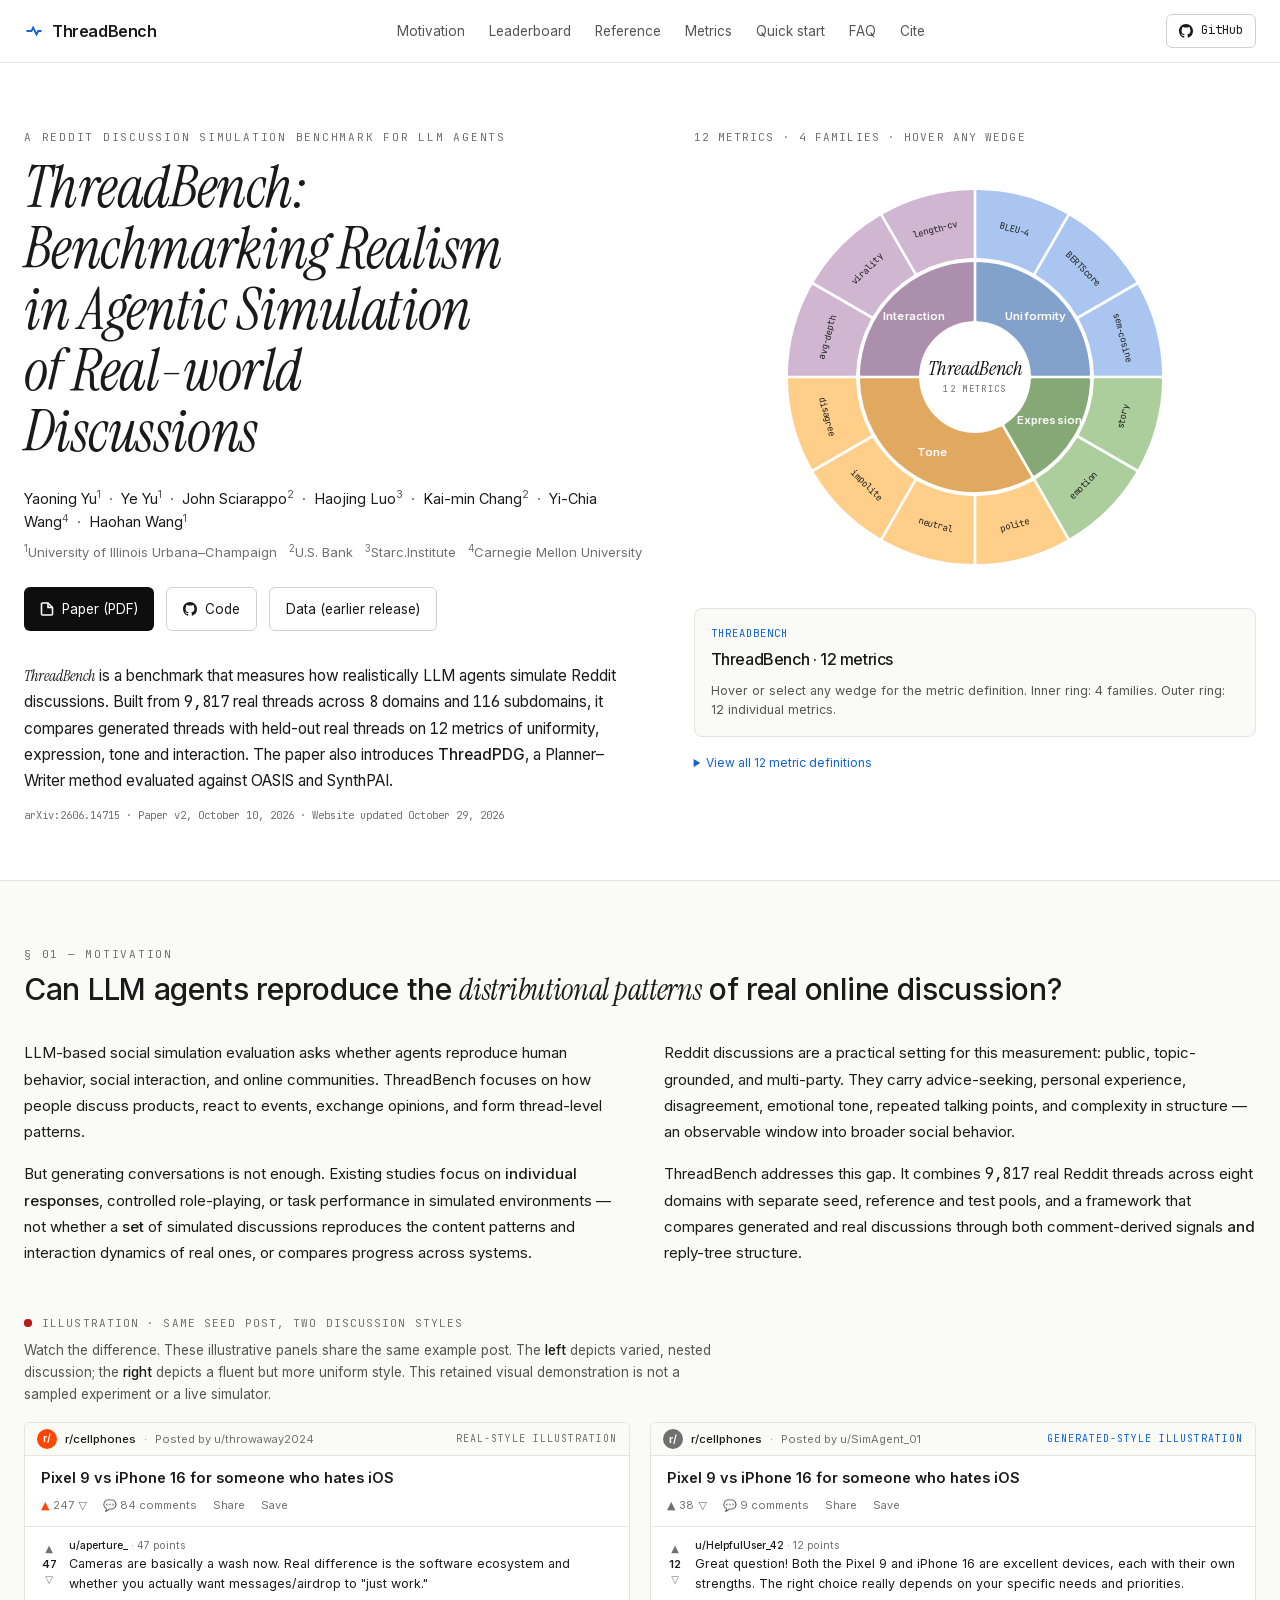
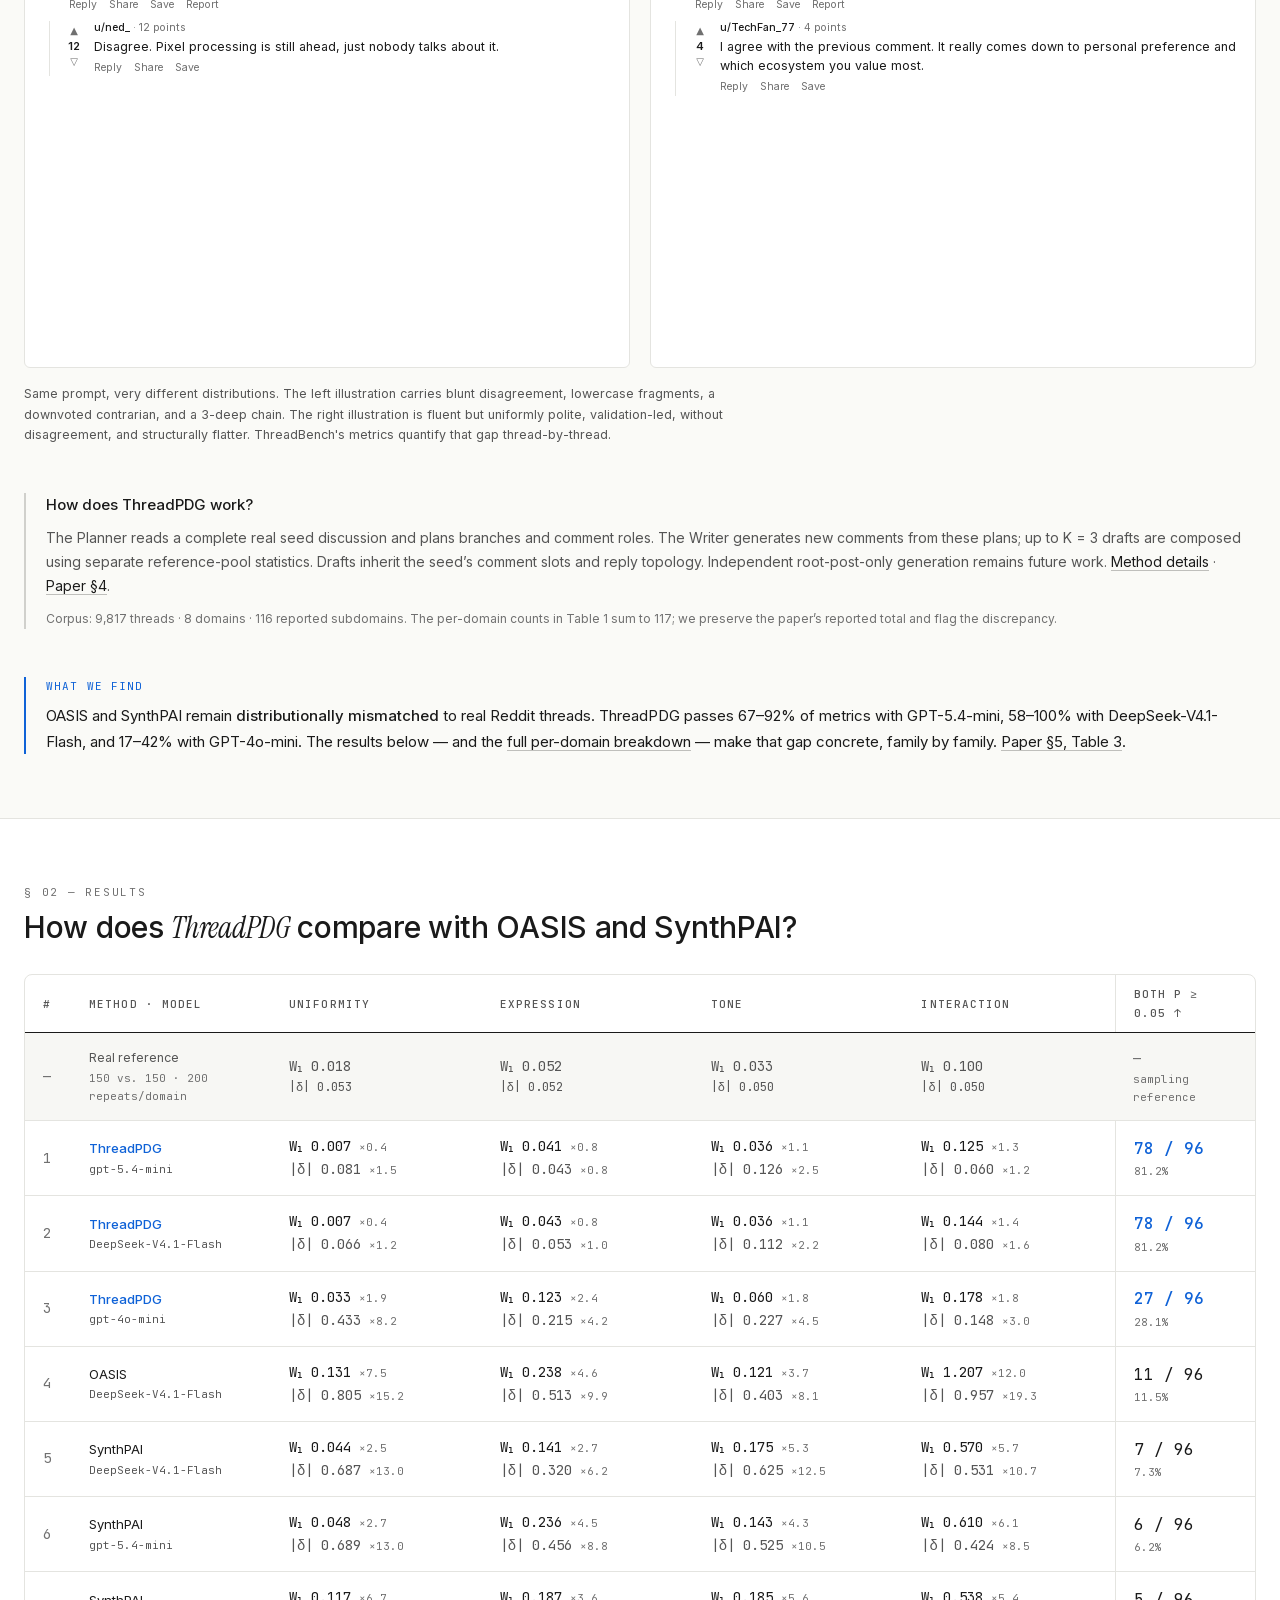
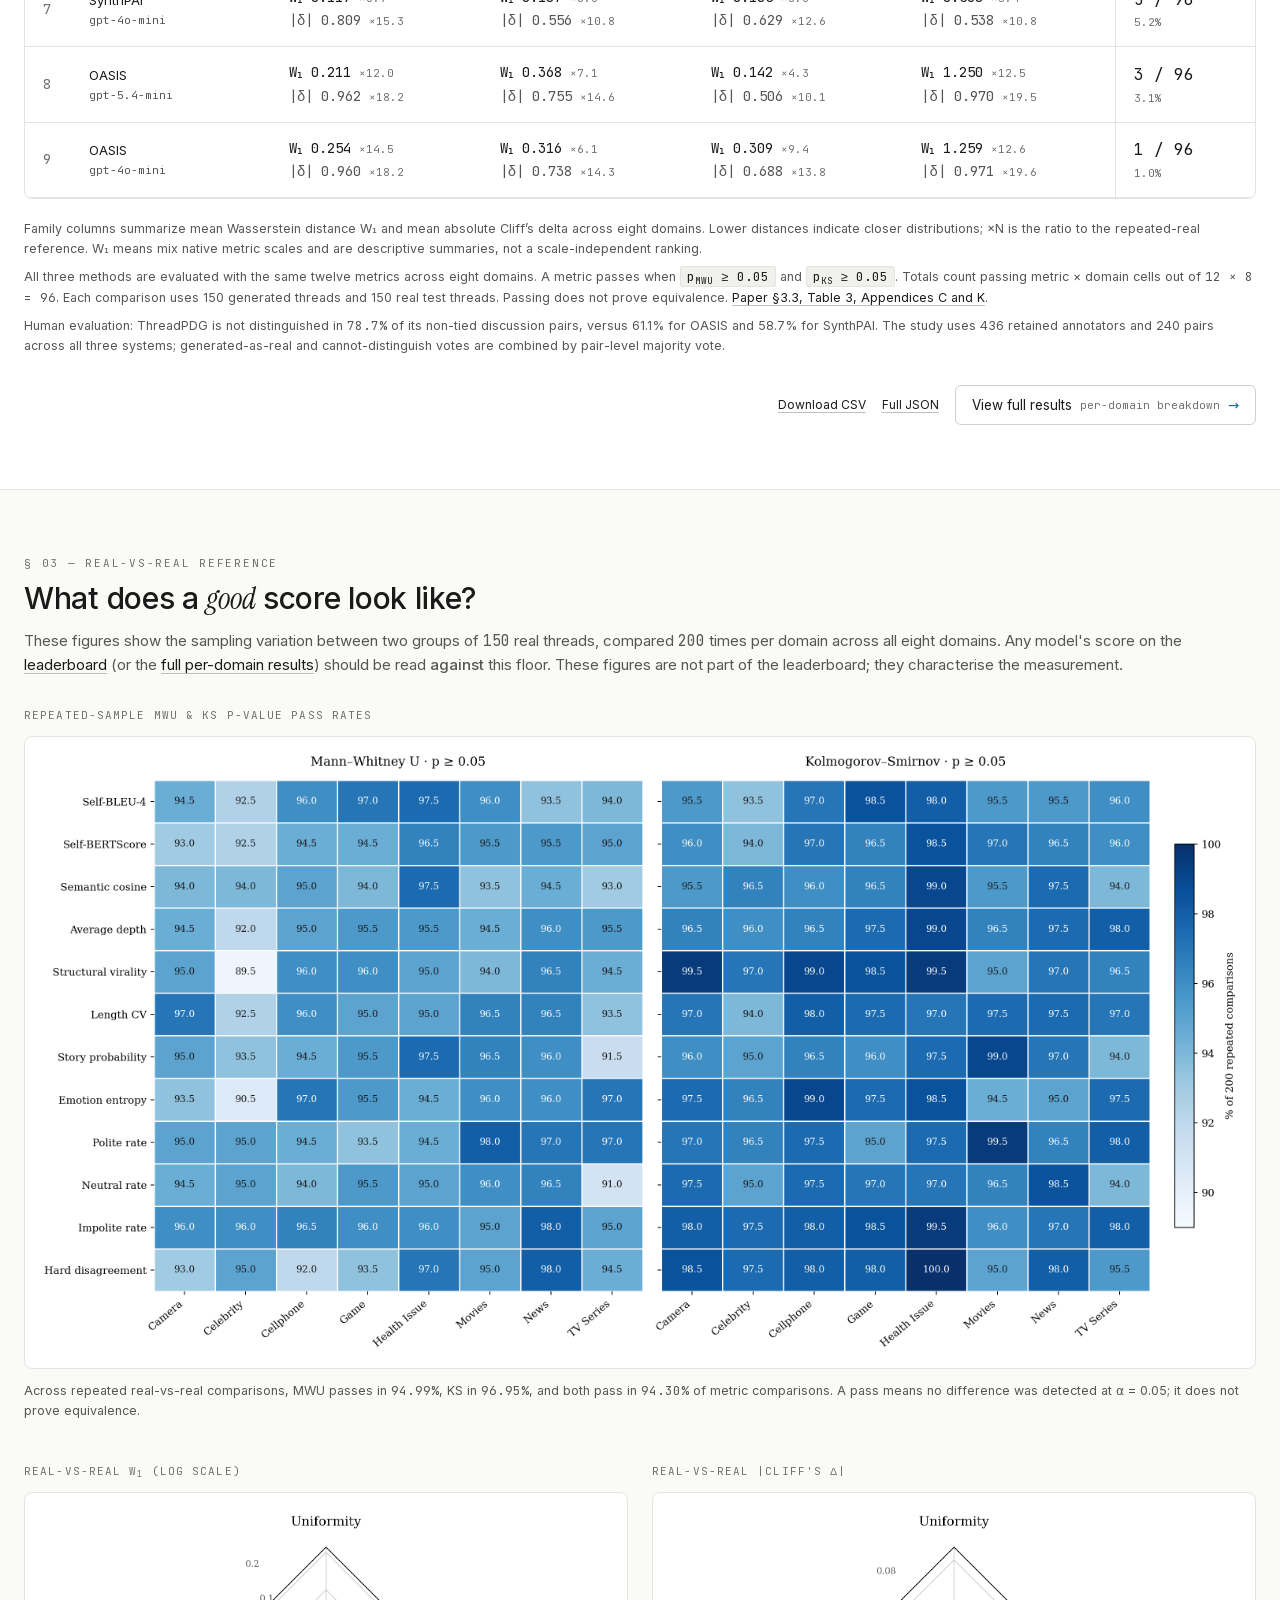
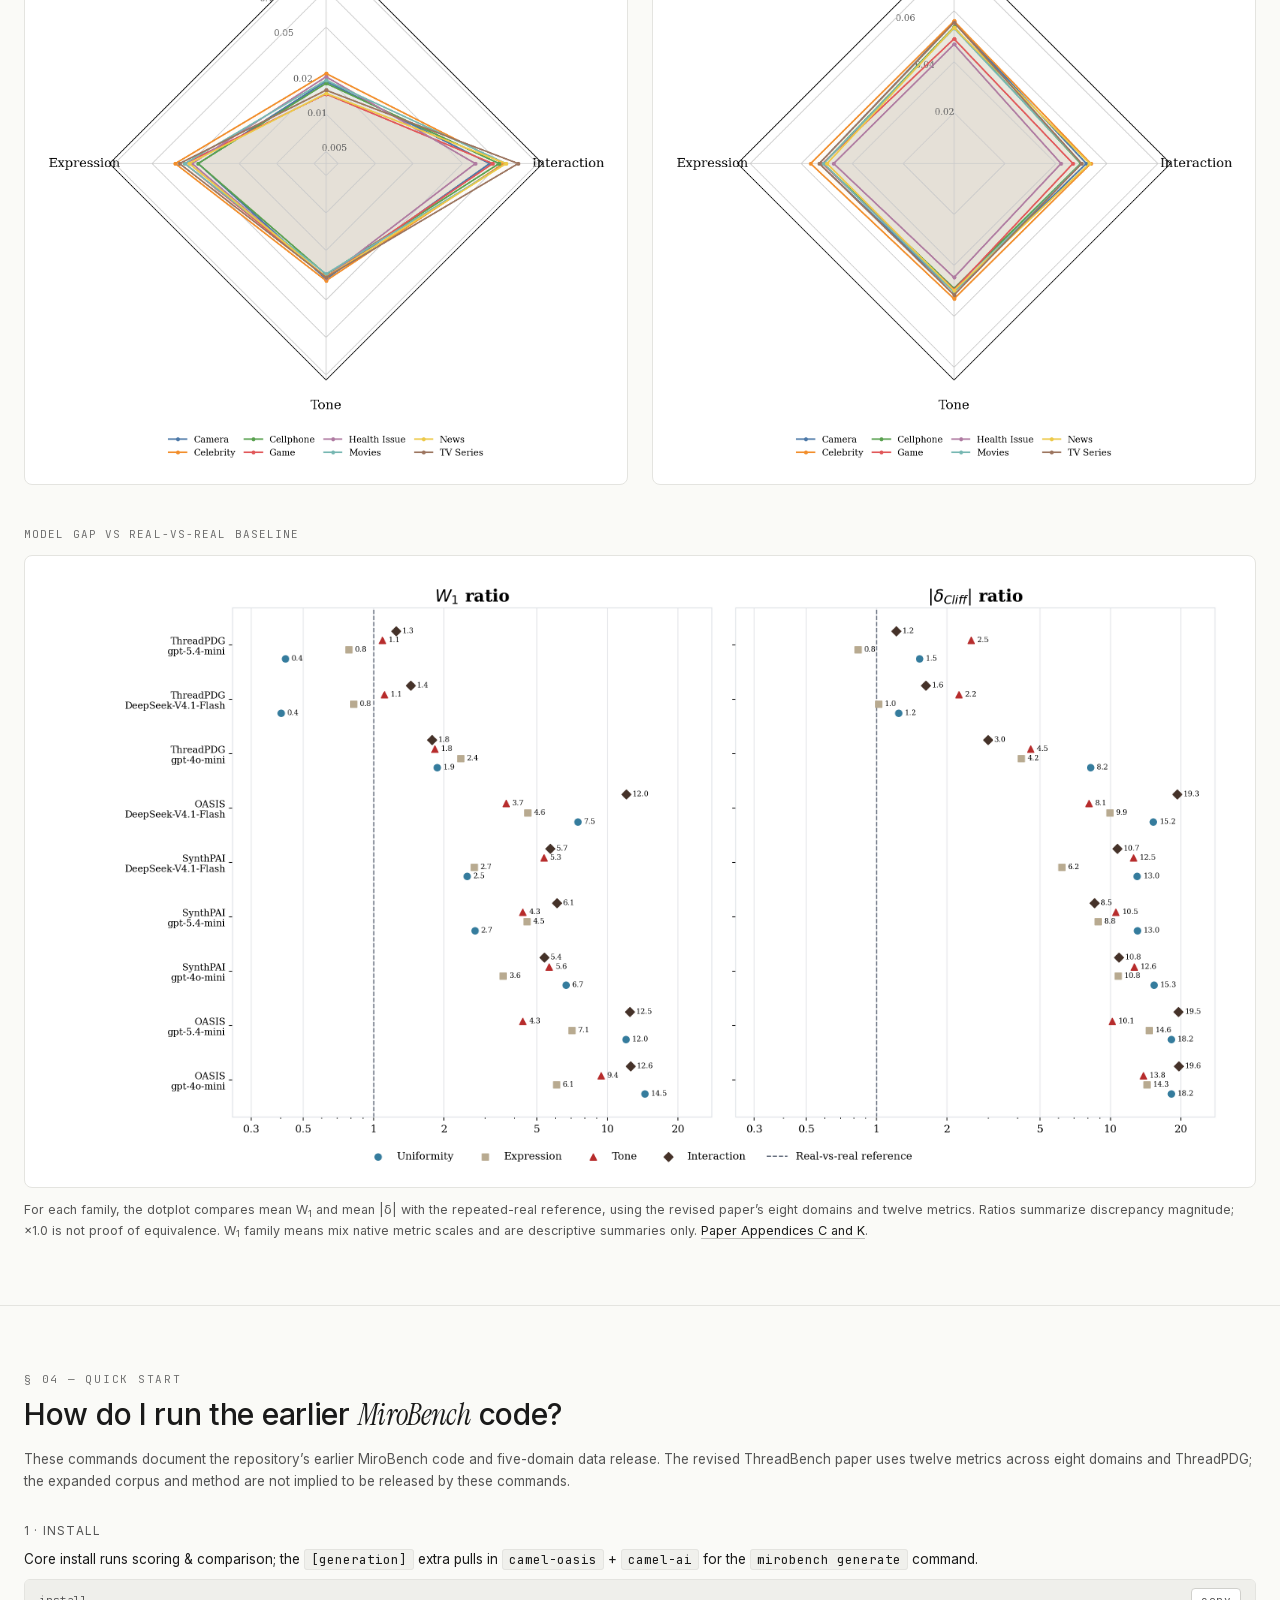
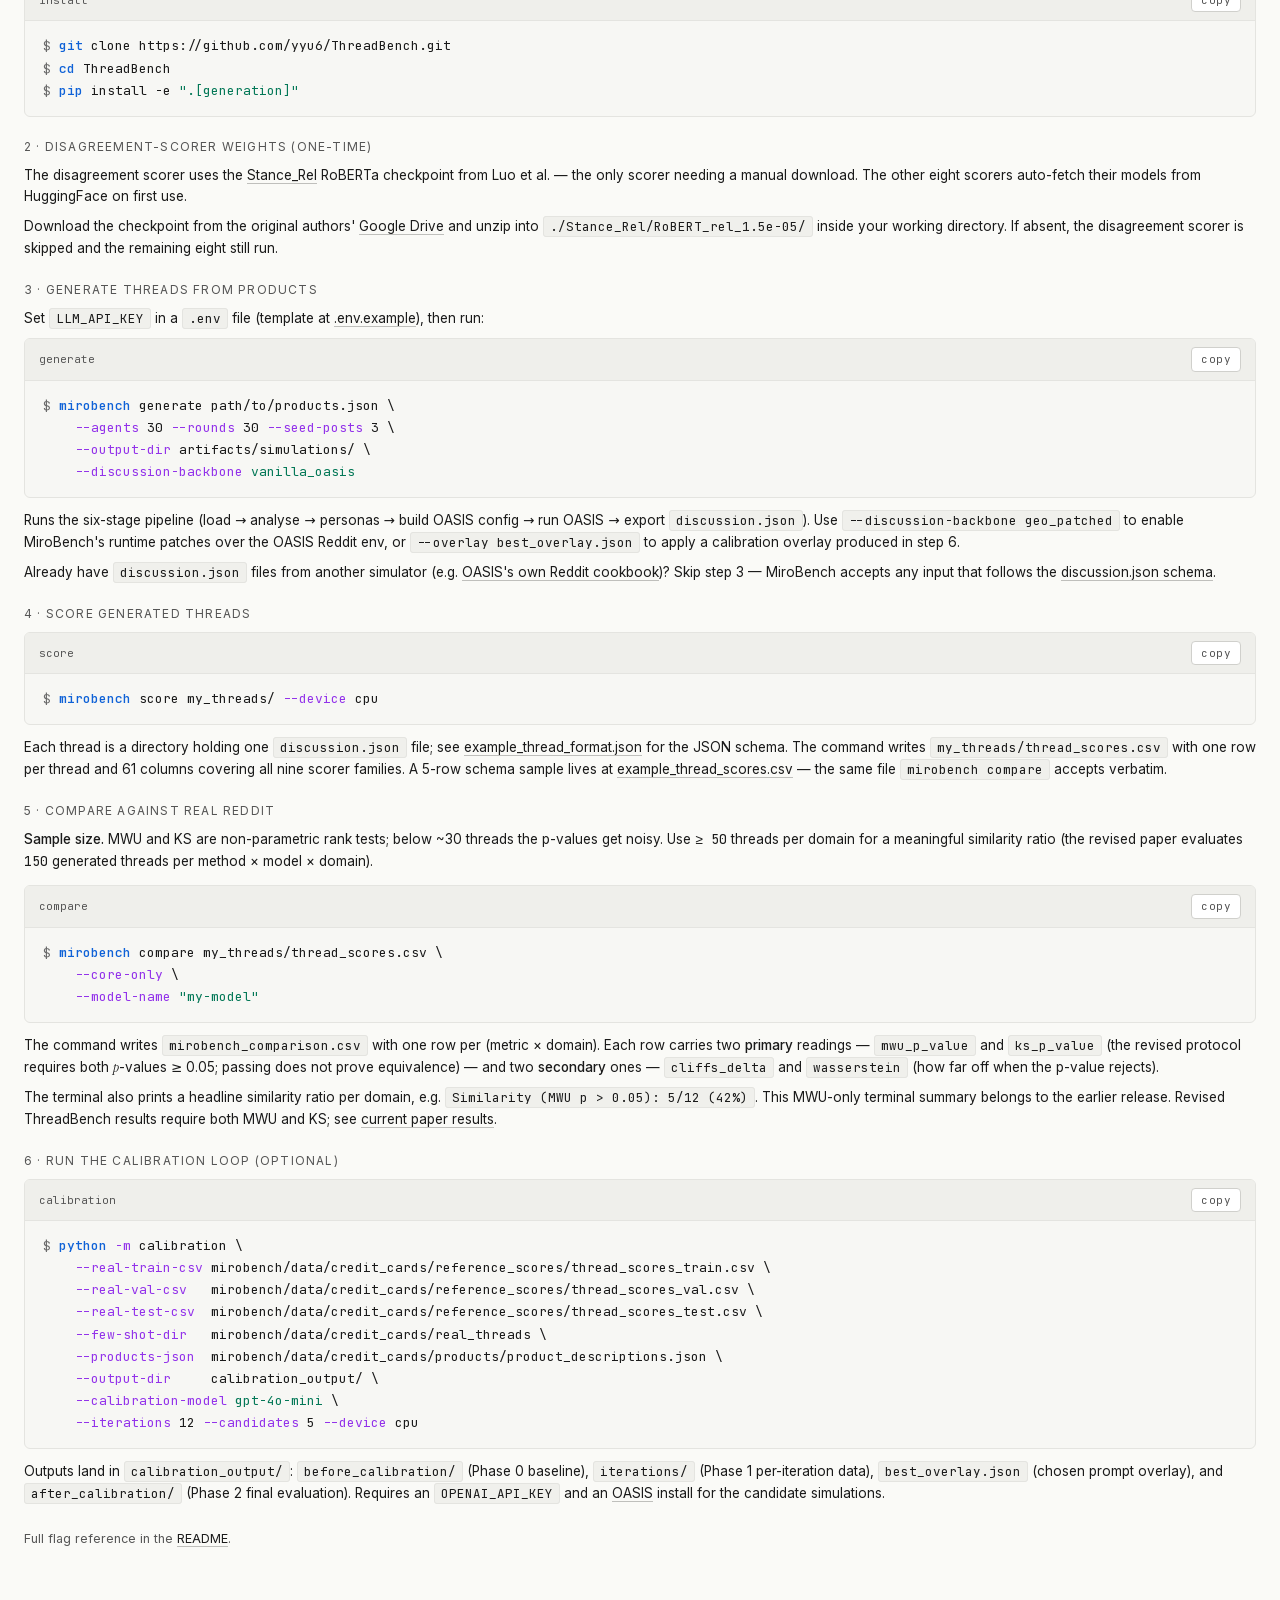
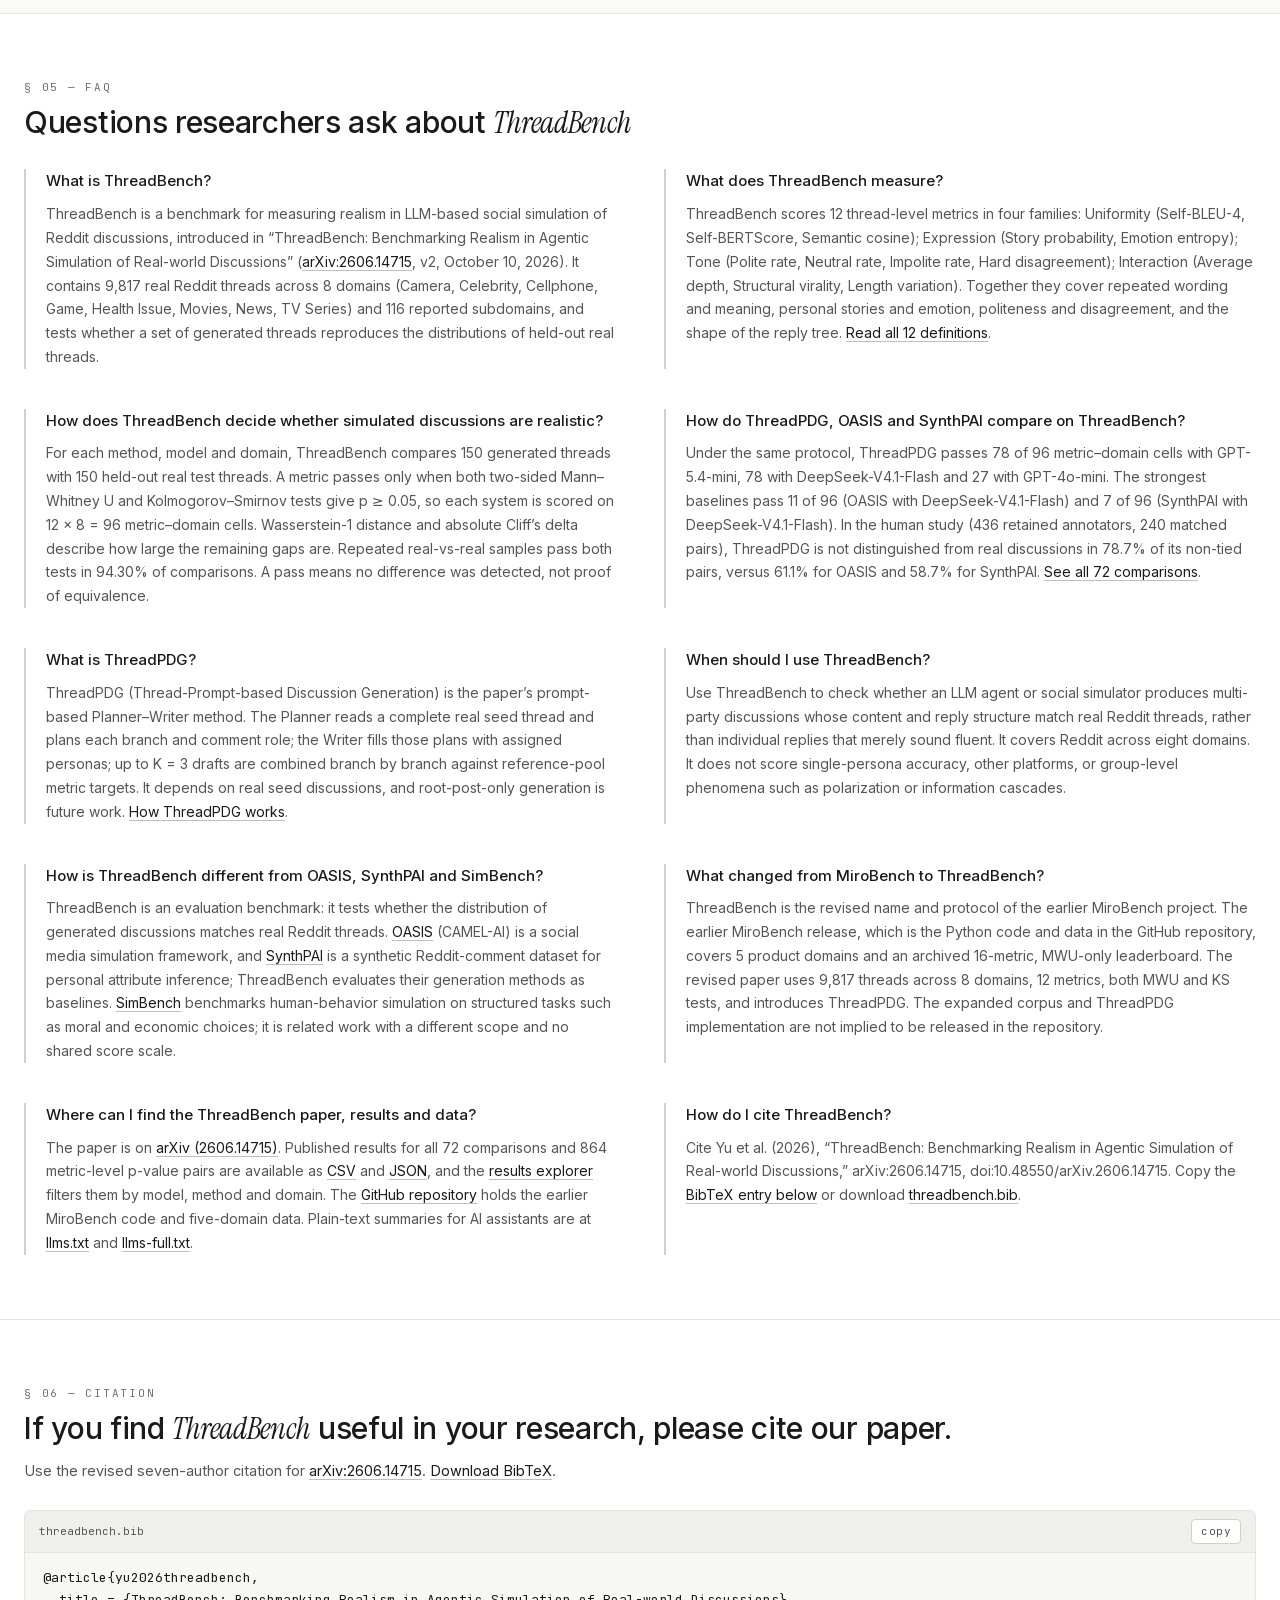
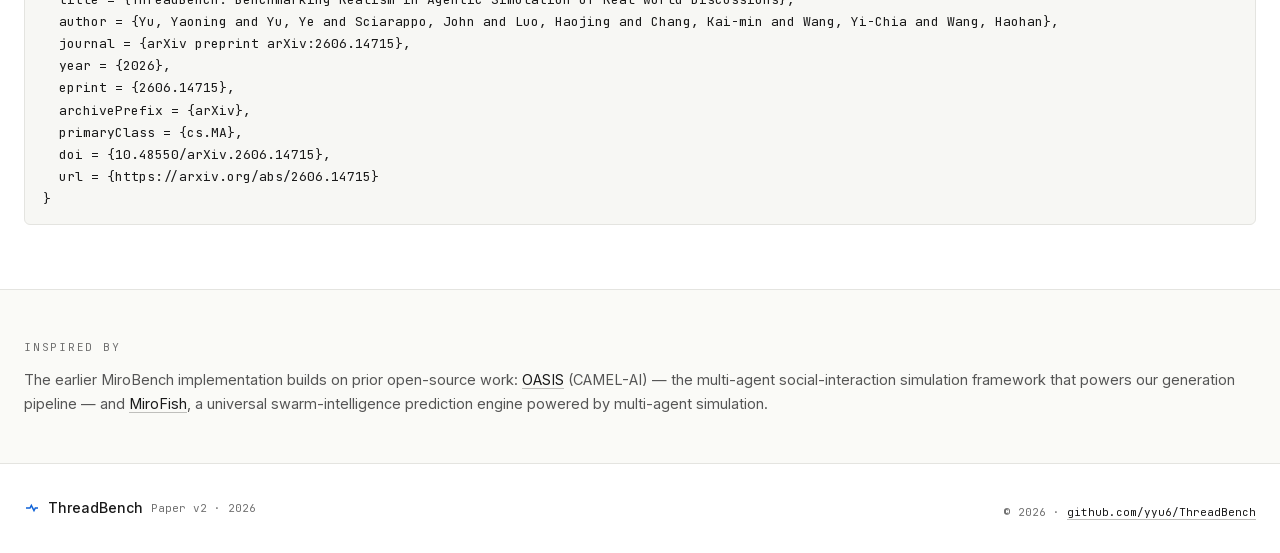
==== commit 54c773ac: "Optimize ThreadBench site for generative engines (GEO) Applies TopCited audit/optimizer guidance wit" ====
--- a/docs/index.html
+++ b/docs/index.html
@@ -4,22 +4,22 @@
 <meta charset="utf-8">
 <meta name="viewport" content="width=device-width,initial-scale=1">
 <title>ThreadBench — Reddit Discussion Simulation Benchmark</title>
-<meta name="description" content="ThreadBench evaluates Reddit discussion simulation using 9,817 real threads, 12 metrics and ThreadPDG. Compare OASIS and SynthPAI with paper-grounded results.">
+<meta name="description" content="ThreadBench benchmarks LLM social simulation realism with 9,817 real Reddit threads, 8 domains and 12 metrics. Compare ThreadPDG, OASIS and SynthPAI results.">
 <meta name="author" content="Yaoning Yu, Ye Yu, John Sciarappo, Haojing Luo, Kai-min Chang, Yi-Chia Wang, Haohan Wang">
-<meta name="keywords" content="ThreadBench, Reddit discussion simulation benchmark, ThreadPDG, LLM social simulation evaluation, conversation simulation, OASIS, SynthPAI">
+<meta name="keywords" content="ThreadBench, Reddit discussion simulation benchmark, LLM social simulation evaluation, social media simulation, agent-based social simulation, conversation simulation, LLM agents, multi-agent systems, ThreadPDG, OASIS, SynthPAI">
 
 <link rel="canonical" href="https://yyu6.github.io/ThreadBench/">
 <link rel="sitemap" type="application/xml" href="https://yyu6.github.io/ThreadBench/sitemap.xml">
 
 <meta property="og:title" content="ThreadBench — Reddit Discussion Simulation Benchmark">
-<meta property="og:description" content="ThreadBench evaluates Reddit discussion simulation using 9,817 real threads, 12 metrics and ThreadPDG. Compare OASIS and SynthPAI with paper-grounded results.">
+<meta property="og:description" content="ThreadBench benchmarks LLM social simulation realism with 9,817 real Reddit threads, 8 domains and 12 metrics. Compare ThreadPDG, OASIS and SynthPAI results.">
 <meta property="og:type" content="article">
 <meta property="og:url" content="https://yyu6.github.io/ThreadBench/">
 <meta name="twitter:card" content="summary_large_image">
 <meta name="twitter:title" content="ThreadBench — Reddit Discussion Simulation Benchmark">
-<meta name="twitter:description" content="ThreadBench evaluates Reddit discussion simulation using 9,817 real threads, 12 metrics and ThreadPDG. Compare OASIS and SynthPAI with paper-grounded results.">
-
-<script type="application/ld+json">{"@context": "https://schema.org", "@graph": [{"@type": "WebSite", "@id": "https://yyu6.github.io/ThreadBench/#website", "name": "ThreadBench", "alternateName": "MiroBench", "url": "https://yyu6.github.io/ThreadBench/"}, {"@type": "WebPage", "@id": "https://yyu6.github.io/ThreadBench/#webpage", "url": "https://yyu6.github.io/ThreadBench/", "name": "ThreadBench — Reddit Discussion Simulation Benchmark", "description": "Reddit discussion simulation benchmark: 9,817 real threads across eight domains, twelve metrics and ThreadPDG Planner–Writer generation.", "dateModified": "2026-10-26", "inLanguage": "en", "isPartOf": {"@id": "https://yyu6.github.io/ThreadBench/#website"}, "about": {"@id": "https://yyu6.github.io/ThreadBench/#paper"}}, {"@type": "ScholarlyArticle", "@id": "https://yyu6.github.io/ThreadBench/#paper", "name": "ThreadBench: Benchmarking Realism in Agentic Simulation of Real-world Discussions", "headline": "ThreadBench: Benchmarking Realism in Agentic Simulation of Real-world Discussions", "author": [{"@type": "Person", "name": "Yaoning Yu"}, {"@type": "Person", "name": "Ye Yu"}, {"@type": "Person", "name": "John Sciarappo"}, {"@type": "Person", "name": "Haojing Luo"}, {"@type": "Person", "name": "Kai-min Chang"}, {"@type": "Person", "name": "Yi-Chia Wang"}, {"@type": "Person", "name": "Haohan Wang"}], "url": "https://arxiv.org/abs/2606.14715", "sameAs": ["https://doi.org/10.48550/arXiv.2606.14715"], "identifier": "arXiv:2606.14715", "dateModified": "2026-10-10", "description": "A Reddit discussion simulation benchmark with 9,817 real threads, 8 domains, 116 subdomains and 12 metrics in four families, with ThreadPDG Planner–Writer generation.", "encoding": {"@type": "MediaObject", "contentUrl": "https://arxiv.org/pdf/2606.14715", "encodingFormat": "application/pdf"}}]}</script>
+<meta name="twitter:description" content="ThreadBench benchmarks LLM social simulation realism with 9,817 real Reddit threads, 8 domains and 12 metrics. Compare ThreadPDG, OASIS and SynthPAI results.">
+
+<script type="application/ld+json">{"@context": "https://schema.org", "@graph": [{"@type": "WebSite", "@id": "https://yyu6.github.io/ThreadBench/#website", "name": "ThreadBench", "alternateName": "MiroBench", "url": "https://yyu6.github.io/ThreadBench/", "description": "ThreadBench benchmarks LLM social simulation realism with 9,817 real Reddit threads, 8 domains and 12 metrics. Compare ThreadPDG, OASIS and SynthPAI results.", "inLanguage": "en"}, {"@type": ["WebPage", "FAQPage"], "@id": "https://yyu6.github.io/ThreadBench/#webpage", "url": "https://yyu6.github.io/ThreadBench/", "name": "ThreadBench — Reddit Discussion Simulation Benchmark", "description": "ThreadBench benchmarks LLM social simulation realism with 9,817 real Reddit threads, 8 domains and 12 metrics. Compare ThreadPDG, OASIS and SynthPAI results.", "dateModified": "2026-10-29", "inLanguage": "en", "isPartOf": {"@id": "https://yyu6.github.io/ThreadBench/#website"}, "about": {"@id": "https://yyu6.github.io/ThreadBench/#paper"}, "primaryImageOfPage": {"@type": "ImageObject", "contentUrl": "https://yyu6.github.io/ThreadBench/assets/social-card.png", "width": 1200, "height": 630, "caption": "ThreadBench: 9,817 real Reddit threads, 8 domains, 12 metrics in 4 families"}, "mainEntity": [{"@type": "Question", "name": "What is ThreadBench?", "acceptedAnswer": {"@type": "Answer", "text": "ThreadBench is a benchmark for measuring realism in LLM-based social simulation of Reddit discussions, introduced in “ThreadBench: Benchmarking Realism in Agentic Simulation of Real-world Discussions” (arXiv:2606.14715, v2, October 10, 2026). It contains 9,817 real Reddit threads across 8 domains (Camera, Celebrity, Cellphone, Game, Health Issue, Movies, News, TV Series) and 116 reported subdomains, and tests whether a set of generated threads reproduces the distributions of held-out real threads."}}, {"@type": "Question", "name": "What does ThreadBench measure?", "acceptedAnswer": {"@type": "Answer", "text": "ThreadBench scores 12 thread-level metrics in four families: Uniformity (Self-BLEU-4, Self-BERTScore, Semantic cosine); Expression (Story probability, Emotion entropy); Tone (Polite rate, Neutral rate, Impolite rate, Hard disagreement); Interaction (Average depth, Structural virality, Length variation). Together they cover repeated wording and meaning, personal stories and emotion, politeness and disagreement, and the shape of the reply tree. Read all 12 definitions."}}, {"@type": "Question", "name": "How does ThreadBench decide whether simulated discussions are realistic?", "acceptedAnswer": {"@type": "Answer", "text": "For each method, model and domain, ThreadBench compares 150 generated threads with 150 held-out real test threads. A metric passes only when both two-sided Mann–Whitney U and Kolmogorov–Smirnov tests give p ≥ 0.05, so each system is scored on 12 × 8 = 96 metric–domain cells. Wasserstein-1 distance and absolute Cliff’s delta describe how large the remaining gaps are. Repeated real-vs-real samples pass both tests in 94.30% of comparisons. A pass means no difference was detected, not proof of equivalence."}}, {"@type": "Question", "name": "How do ThreadPDG, OASIS and SynthPAI compare on ThreadBench?", "acceptedAnswer": {"@type": "Answer", "text": "Under the same protocol, ThreadPDG passes 78 of 96 metric–domain cells with GPT-5.4-mini, 78 with DeepSeek-V4.1-Flash and 27 with GPT-4o-mini. The strongest baselines pass 11 of 96 (OASIS with DeepSeek-V4.1-Flash) and 7 of 96 (SynthPAI with DeepSeek-V4.1-Flash). In the human study (436 retained annotators, 240 matched pairs), ThreadPDG is not distinguished from real discussions in 78.7% of its non-tied pairs, versus 61.1% for OASIS and 58.7% for SynthPAI. See all 72 comparisons."}}, {"@type": "Question", "name": "What is ThreadPDG?", "acceptedAnswer": {"@type": "Answer", "text": "ThreadPDG (Thread-Prompt-based Discussion Generation) is the paper’s prompt-based Planner–Writer method. The Planner reads a complete real seed thread and plans each branch and comment role; the Writer fills those plans with assigned personas; up to K = 3 drafts are combined branch by branch against reference-pool metric targets. It depends on real seed discussions, and root-post-only generation is future work. How ThreadPDG works."}}, {"@type": "Question", "name": "When should I use ThreadBench?", "acceptedAnswer": {"@type": "Answer", "text": "Use ThreadBench to check whether an LLM agent or social simulator produces multi-party discussions whose content and reply structure match real Reddit threads, rather than individual replies that merely sound fluent. It covers Reddit across eight domains. It does not score single-persona accuracy, other platforms, or group-level phenomena such as polarization or information cascades."}}, {"@type": "Question", "name": "How is ThreadBench different from OASIS, SynthPAI and SimBench?", "acceptedAnswer": {"@type": "Answer", "text": "ThreadBench is an evaluation benchmark: it tests whether the distribution of generated discussions matches real Reddit threads. OASIS (CAMEL-AI) is a social media simulation framework, and SynthPAI is a synthetic Reddit-comment dataset for personal attribute inference; ThreadBench evaluates their generation methods as baselines. SimBench benchmarks human-behavior simulation on structured tasks such as moral and economic choices; it is related work with a different scope and no shared score scale."}}, {"@type": "Question", "name": "What changed from MiroBench to ThreadBench?", "acceptedAnswer": {"@type": "Answer", "text": "ThreadBench is the revised name and protocol of the earlier MiroBench project. The earlier MiroBench release, which is the Python code and data in the GitHub repository, covers 5 product domains and an archived 16-metric, MWU-only leaderboard. The revised paper uses 9,817 threads across 8 domains, 12 metrics, both MWU and KS tests, and introduces ThreadPDG. The expanded corpus and ThreadPDG implementation are not implied to be released in the repository."}}, {"@type": "Question", "name": "Where can I find the ThreadBench paper, results and data?", "acceptedAnswer": {"@type": "Answer", "text": "The paper is on arXiv (2606.14715). Published results for all 72 comparisons and 864 metric-level p-value pairs are available as CSV and JSON, and the results explorer filters them by model, method and domain. The GitHub repository holds the earlier MiroBench code and five-domain data. Plain-text summaries for AI assistants are at llms.txt and llms-full.txt."}}, {"@type": "Question", "name": "How do I cite ThreadBench?", "acceptedAnswer": {"@type": "Answer", "text": "Cite Yu et al. (2026), “ThreadBench: Benchmarking Realism in Agentic Simulation of Real-world Discussions,” arXiv:2606.14715, doi:10.48550/arXiv.2606.14715. Copy the BibTeX entry below or download threadbench.bib."}}], "image": [{"@type": "ImageObject", "contentUrl": "https://yyu6.github.io/ThreadBench/figures/realref_pvalue_heatmap.png", "caption": "Repeated real-vs-real MWU and KS p-value pass rates across ThreadBench's eight domains and twelve metrics", "width": 3040, "height": 1520}, {"@type": "ImageObject", "contentUrl": "https://yyu6.github.io/ThreadBench/figures/realref_w1_radar.png", "caption": "Real-vs-real Wasserstein-1 distance by metric family and domain (log scale)", "width": 1517, "height": 1489}, {"@type": "ImageObject", "contentUrl": "https://yyu6.github.io/ThreadBench/figures/realref_cliff_radar.png", "caption": "Real-vs-real absolute Cliff's delta by metric family and domain", "width": 1517, "height": 1489}, {"@type": "ImageObject", "contentUrl": "https://yyu6.github.io/ThreadBench/figures/realref_model_gap_dotplot.png", "caption": "Per-model W1 and |Cliff's delta| ratios over the real-vs-real baseline, by metric family", "width": 3040, "height": 1520}]}, {"@type": "ScholarlyArticle", "@id": "https://yyu6.github.io/ThreadBench/#paper", "name": "ThreadBench: Benchmarking Realism in Agentic Simulation of Real-world Discussions", "headline": "ThreadBench: Benchmarking Realism in Agentic Simulation of Real-world Discussions", "author": [{"@type": "Person", "@id": "https://yyu6.github.io/ThreadBench/#author-yaoning-yu", "name": "Yaoning Yu", "affiliation": {"@type": "Organization", "name": "University of Illinois Urbana–Champaign"}, "url": "https://yyu6.github.io/"}, {"@type": "Person", "@id": "https://yyu6.github.io/ThreadBench/#author-ye-yu", "name": "Ye Yu", "affiliation": {"@type": "Organization", "name": "University of Illinois Urbana–Champaign"}}, {"@type": "Person", "@id": "https://yyu6.github.io/ThreadBench/#author-john-sciarappo", "name": "John Sciarappo", "affiliation": {"@type": "Organization", "name": "U.S. Bank"}}, {"@type": "Person", "@id": "https://yyu6.github.io/ThreadBench/#author-haojing-luo", "name": "Haojing Luo", "affiliation": {"@type": "Organization", "name": "Starc.Institute"}}, {"@type": "Person", "@id": "https://yyu6.github.io/ThreadBench/#author-kai-min-chang", "name": "Kai-min Chang", "affiliation": {"@type": "Organization", "name": "U.S. Bank"}}, {"@type": "Person", "@id": "https://yyu6.github.io/ThreadBench/#author-yi-chia-wang", "name": "Yi-Chia Wang", "affiliation": {"@type": "Organization", "name": "Carnegie Mellon University"}}, {"@type": "Person", "@id": "https://yyu6.github.io/ThreadBench/#author-haohan-wang", "name": "Haohan Wang", "affiliation": {"@type": "Organization", "name": "University of Illinois Urbana–Champaign"}}], "url": "https://arxiv.org/abs/2606.14715", "sameAs": ["https://doi.org/10.48550/arXiv.2606.14715"], "identifier": [{"@type": "PropertyValue", "propertyID": "arXiv", "value": "2606.14715"}, {"@type": "PropertyValue", "propertyID": "DOI", "value": "10.48550/arXiv.2606.14715"}], "version": "v2", "dateModified": "2026-10-10", "inLanguage": "en", "isAccessibleForFree": true, "publisher": {"@type": "Organization", "name": "arXiv", "url": "https://arxiv.org/"}, "keywords": ["ThreadBench", "Reddit discussion simulation", "LLM social simulation evaluation", "social media simulation", "agent-based social simulation", "conversation simulation", "LLM agents", "multi-agent systems", "ThreadPDG", "OASIS", "SynthPAI"], "image": "https://yyu6.github.io/ThreadBench/assets/social-card.png", "description": "A Reddit discussion simulation benchmark with 9,817 real threads, 8 domains, 116 subdomains and 12 metrics in four families, with ThreadPDG Planner–Writer generation.", "mentions": [{"@type": "SoftwareApplication", "name": "OASIS", "alternateName": "Open Agent Social Interaction Simulations", "url": "https://github.com/camel-ai/oasis"}, {"@type": "Dataset", "name": "SynthPAI", "url": "https://github.com/eth-sri/SynthPAI"}], "encoding": {"@type": "MediaObject", "contentUrl": "https://arxiv.org/pdf/2606.14715", "encodingFormat": "application/pdf"}}, {"@type": "Dataset", "@id": "https://yyu6.github.io/ThreadBench/#results-dataset", "name": "ThreadBench paper results", "description": "Metric-level results from the ThreadBench paper: 72 comparisons (3 generation methods × 3 LLM backbones × 8 Reddit domains) and 864 rounded Mann–Whitney U and Kolmogorov–Smirnov p-value pairs with published pass decisions, Wasserstein-1 distances and absolute Cliff’s delta. Each comparison uses 150 generated and 150 held-out real threads from the 9,817-thread ThreadBench corpus. The export contains paper results, not raw Reddit corpus data.", "url": "https://yyu6.github.io/ThreadBench/results.html", "creator": [{"@id": "https://yyu6.github.io/ThreadBench/#author-yaoning-yu"}, {"@id": "https://yyu6.github.io/ThreadBench/#author-ye-yu"}, {"@id": "https://yyu6.github.io/ThreadBench/#author-john-sciarappo"}, {"@id": "https://yyu6.github.io/ThreadBench/#author-haojing-luo"}, {"@id": "https://yyu6.github.io/ThreadBench/#author-kai-min-chang"}, {"@id": "https://yyu6.github.io/ThreadBench/#author-yi-chia-wang"}, {"@id": "https://yyu6.github.io/ThreadBench/#author-haohan-wang"}], "isBasedOn": {"@id": "https://yyu6.github.io/ThreadBench/#paper"}, "citation": "https://arxiv.org/abs/2606.14715", "license": "https://github.com/yyu6/ThreadBench/blob/main/LICENSE", "keywords": ["ThreadBench", "Reddit discussion simulation", "LLM social simulation evaluation", "social media simulation", "agent-based social simulation", "conversation simulation", "LLM agents", "multi-agent systems", "ThreadPDG", "OASIS", "SynthPAI"], "inLanguage": "en", "isAccessibleForFree": true, "dateModified": "2026-10-29", "measurementTechnique": ["Two-sided Mann–Whitney U test", "Two-sided Kolmogorov–Smirnov test", "Wasserstein-1 distance", "Absolute Cliff's delta"], "variableMeasured": [{"@type": "PropertyValue", "name": "Self-BLEU-4", "propertyID": "self_bleu_4", "description": "Uniformity: Pairwise 4-gram overlap between comments detects repeated wording."}, {"@type": "PropertyValue", "name": "Self-BERTScore", "propertyID": "self_bertscore_mean_f1", "description": "Uniformity: Contextual similarity between comments detects paraphrases and similar expressions."}, {"@type": "PropertyValue", "name": "Semantic cosine", "propertyID": "semantic_mean_cosine", "description": "Uniformity: Mean cosine similarity with all-mpnet-base-v2 captures convergence in meaning."}, {"@type": "PropertyValue", "name": "Story probability", "propertyID": "mean_story_probability", "description": "Expression: StorySeeker estimates the prevalence of personal stories and first-person experiences."}, {"@type": "PropertyValue", "name": "Emotion entropy", "propertyID": "emotion_entropy", "description": "Expression: Entropy of GoEmotions labels measures emotional diversity across comments."}, {"@type": "PropertyValue", "name": "Polite rate", "propertyID": "polite_rate", "description": "Tone: Fraction of comments classified as polite by Intel/polite-guard."}, {"@type": "PropertyValue", "name": "Neutral rate", "propertyID": "neutral_rate", "description": "Tone: Fraction of comments classified as neutral by Intel/polite-guard."}, {"@type": "PropertyValue", "name": "Impolite rate", "propertyID": "impolite_rate", "description": "Tone: Fraction of comments classified as impolite by Intel/polite-guard."}, {"@type": "PropertyValue", "name": "Hard disagreement", "propertyID": "hard_disagree_rate", "description": "Tone: Explicit disagreement in parent–reply pairs."}, {"@type": "PropertyValue", "name": "Average depth", "propertyID": "avg_depth", "description": "Interaction: Mean reply depth measures how far multi-step exchanges develop."}, {"@type": "PropertyValue", "name": "Structural virality", "propertyID": "structural_virality", "description": "Interaction: Mean shortest-path distance between comments captures the spread of interaction across the reply tree."}, {"@type": "PropertyValue", "name": "Length variation", "propertyID": "length_cv", "description": "Interaction: Coefficient of variation of comment lengths measures the mixture of short reactions and longer contributions."}], "distribution": [{"@type": "DataDownload", "encodingFormat": "text/csv", "contentUrl": "https://yyu6.github.io/ThreadBench/paper-results.csv"}, {"@type": "DataDownload", "encodingFormat": "application/json", "contentUrl": "https://yyu6.github.io/ThreadBench/paper-data.json"}]}, {"@type": "DefinedTermSet", "@id": "https://yyu6.github.io/ThreadBench/#metrics", "name": "ThreadBench metrics", "description": "Twelve thread-level metrics in four families (Uniformity, Expression, Tone, Interaction) used to compare generated and real Reddit discussions.", "hasDefinedTerm": [{"@type": "DefinedTerm", "name": "Self-BLEU-4", "termCode": "self_bleu_4", "description": "Uniformity: Pairwise 4-gram overlap between comments detects repeated wording.", "inDefinedTermSet": {"@id": "https://yyu6.github.io/ThreadBench/#metrics"}}, {"@type": "DefinedTerm", "name": "Self-BERTScore", "termCode": "self_bertscore_mean_f1", "description": "Uniformity: Contextual similarity between comments detects paraphrases and similar expressions.", "inDefinedTermSet": {"@id": "https://yyu6.github.io/ThreadBench/#metrics"}}, {"@type": "DefinedTerm", "name": "Semantic cosine", "termCode": "semantic_mean_cosine", "description": "Uniformity: Mean cosine similarity with all-mpnet-base-v2 captures convergence in meaning.", "inDefinedTermSet": {"@id": "https://yyu6.github.io/ThreadBench/#metrics"}}, {"@type": "DefinedTerm", "name": "Story probability", "termCode": "mean_story_probability", "description": "Expression: StorySeeker estimates the prevalence of personal stories and first-person experiences.", "inDefinedTermSet": {"@id": "https://yyu6.github.io/ThreadBench/#metrics"}}, {"@type": "DefinedTerm", "name": "Emotion entropy", "termCode": "emotion_entropy", "description": "Expression: Entropy of GoEmotions labels measures emotional diversity across comments.", "inDefinedTermSet": {"@id": "https://yyu6.github.io/ThreadBench/#metrics"}}, {"@type": "DefinedTerm", "name": "Polite rate", "termCode": "polite_rate", "description": "Tone: Fraction of comments classified as polite by Intel/polite-guard.", "inDefinedTermSet": {"@id": "https://yyu6.github.io/ThreadBench/#metrics"}}, {"@type": "DefinedTerm", "name": "Neutral rate", "termCode": "neutral_rate", "description": "Tone: Fraction of comments classified as neutral by Intel/polite-guard.", "inDefinedTermSet": {"@id": "https://yyu6.github.io/ThreadBench/#metrics"}}, {"@type": "DefinedTerm", "name": "Impolite rate", "termCode": "impolite_rate", "description": "Tone: Fraction of comments classified as impolite by Intel/polite-guard.", "inDefinedTermSet": {"@id": "https://yyu6.github.io/ThreadBench/#metrics"}}, {"@type": "DefinedTerm", "name": "Hard disagreement", "termCode": "hard_disagree_rate", "description": "Tone: Explicit disagreement in parent–reply pairs.", "inDefinedTermSet": {"@id": "https://yyu6.github.io/ThreadBench/#metrics"}}, {"@type": "DefinedTerm", "name": "Average depth", "termCode": "avg_depth", "description": "Interaction: Mean reply depth measures how far multi-step exchanges develop.", "inDefinedTermSet": {"@id": "https://yyu6.github.io/ThreadBench/#metrics"}}, {"@type": "DefinedTerm", "name": "Structural virality", "termCode": "structural_virality", "description": "Interaction: Mean shortest-path distance between comments captures the spread of interaction across the reply tree.", "inDefinedTermSet": {"@id": "https://yyu6.github.io/ThreadBench/#metrics"}}, {"@type": "DefinedTerm", "name": "Length variation", "termCode": "length_cv", "description": "Interaction: Coefficient of variation of comment lengths measures the mixture of short reactions and longer contributions.", "inDefinedTermSet": {"@id": "https://yyu6.github.io/ThreadBench/#metrics"}}]}, {"@type": "SoftwareSourceCode", "@id": "https://yyu6.github.io/ThreadBench/#code", "name": "ThreadBench repository (earlier MiroBench implementation)", "codeRepository": "https://github.com/yyu6/ThreadBench", "programmingLanguage": "Python", "license": "https://opensource.org/licenses/MIT", "description": "Python package and mirobench CLI for scoring generated discussion threads and comparing them with real Reddit threads. It documents the earlier MiroBench five-domain release, not the expanded ThreadBench corpus or the ThreadPDG implementation.", "subjectOf": {"@id": "https://yyu6.github.io/ThreadBench/#paper"}}]}</script>
 
 <link rel="stylesheet" href="assets/original-fonts.css">
 <link rel="stylesheet" href="assets/legacy-utilities.css">
@@ -190,19 +190,38 @@
 <noscript><style>.reveal{opacity:1!important;transform:none!important}#live-thread .lt-row{opacity:1!important;transform:none!important}</style></noscript>
 <style>.skip-link{position:fixed;top:-100px;left:16px;background:#0e0e0f;color:white;padding:8px 12px;z-index:100}.skip-link:focus{top:12px}:focus-visible{outline:2px solid #0F62D7;outline-offset:4px}@media(prefers-reduced-motion:reduce){html{scroll-behavior:auto}.reveal{opacity:1;transform:none;transition:none}}</style>
 <meta name="robots" content="index,follow,max-image-preview:large">
+<link rel="icon" href="assets/favicon.svg" type="image/svg+xml">
+<link rel="alternate" type="text/plain" href="llms.txt" title="ThreadBench summary for AI assistants">
+<meta property="og:site_name" content="ThreadBench">
+<meta property="og:locale" content="en_US">
+<meta property="og:image" content="https://yyu6.github.io/ThreadBench/assets/social-card.png">
+<meta property="og:image:width" content="1200">
+<meta property="og:image:height" content="630">
+<meta property="og:image:alt" content="ThreadBench: 9,817 real Reddit threads, 8 domains, 12 metrics in 4 families">
+<meta property="article:modified_time" content="2026-10-29">
+<meta name="twitter:image" content="https://yyu6.github.io/ThreadBench/assets/social-card.png">
+<meta name="twitter:image:alt" content="ThreadBench: 9,817 real Reddit threads, 8 domains, 12 metrics in 4 families">
 <meta name="citation_title" content="ThreadBench: Benchmarking Realism in Agentic Simulation of Real-world Discussions">
 <meta name="citation_author" content="Yaoning Yu">
+<meta name="citation_author_institution" content="University of Illinois Urbana–Champaign">
 <meta name="citation_author" content="Ye Yu">
+<meta name="citation_author_institution" content="University of Illinois Urbana–Champaign">
 <meta name="citation_author" content="John Sciarappo">
+<meta name="citation_author_institution" content="U.S. Bank">
 <meta name="citation_author" content="Haojing Luo">
+<meta name="citation_author_institution" content="Starc.Institute">
 <meta name="citation_author" content="Kai-min Chang">
+<meta name="citation_author_institution" content="U.S. Bank">
 <meta name="citation_author" content="Yi-Chia Wang">
+<meta name="citation_author_institution" content="Carnegie Mellon University">
 <meta name="citation_author" content="Haohan Wang">
-<meta name="citation_pdf_url" content="https://arxiv.org/pdf/2606.14715">
+<meta name="citation_author_institution" content="University of Illinois Urbana–Champaign">
 <meta name="citation_publication_date" content="2026">
 <meta name="citation_arxiv_id" content="2606.14715">
-<meta property="og:image" content="https://yyu6.github.io/ThreadBench/assets/social-card.png">
-<meta name="twitter:image" content="https://yyu6.github.io/ThreadBench/assets/social-card.png">
+<meta name="citation_doi" content="10.48550/arXiv.2606.14715">
+<meta name="citation_pdf_url" content="https://arxiv.org/pdf/2606.14715">
+<meta name="citation_abstract_html_url" content="https://arxiv.org/abs/2606.14715">
+<meta name="citation_keywords" content="ThreadBench; Reddit discussion simulation; LLM social simulation evaluation; social media simulation; agent-based social simulation; conversation simulation; LLM agents; multi-agent systems; ThreadPDG; OASIS; SynthPAI">
 </head>
 
 <body class="font-sans text-[15px] leading-[1.65]">
@@ -223,6 +242,7 @@
       <a href="#realref" class="hover:text-text">Reference</a>
       <a href="#metrics" class="hover:text-text">Metrics</a>
       <a href="#quickstart" class="hover:text-text">Quick start</a>
+      <a href="#faq" class="hover:text-text">FAQ</a>
       <a href="#cite" class="hover:text-text">Cite</a>
     </nav>
     <a href="https://github.com/yyu6/ThreadBench" target="_blank" rel="noopener"
@@ -243,7 +263,7 @@
 
       <!-- LEFT: title + meta + abstract -->
       <div>
-        <div class="sec-num">A reddit discussion simulation benchmark</div>
+        <div class="sec-num">A Reddit discussion simulation benchmark for LLM agents</div>
         <h1 class="serif-italic mt-3 text-[40px] sm:text-[52px] lg:text-[58px] leading-[1.05] tracking-[-0.01em] max-w-[18ch]">
           ThreadBench: Benchmarking Realism in Agentic Simulation of Real-world Discussions
         </h1>
@@ -273,13 +293,13 @@
         </div>
 
         <p class="mt-8 text-[15.5px] text-text leading-[1.7] max-w-[60ch]">
-          <span class="serif-italic">ThreadBench</span> is a benchmark for Reddit discussion simulation,
-          built from <span class="num">9,817</span> real threads across <span class="num">8</span> domains
-          and <span class="num">116</span> subdomains. It evaluates LLM-generated discussions with
-          <span class="num">12</span> metrics of uniformity, expression, tone and interaction,
-          and introduces <span class="font-medium">ThreadPDG</span>, a Planner–Writer method evaluated against OASIS and SynthPAI.
-        </p>
-        <p class="mt-3 font-mono text-[10.5px] text-mute2">arXiv:2606.14715 · Paper v2, October 10, 2026 · Website updated <time datetime="2026-10-25">October 25, 2026</time></p>
+          <span class="serif-italic">ThreadBench</span> is a benchmark that measures how realistically LLM agents simulate
+          Reddit discussions. Built from <span class="num">9,817</span> real threads across <span class="num">8</span> domains
+          and <span class="num">116</span> subdomains, it compares generated threads with held-out real threads on
+          <span class="num">12</span> metrics of uniformity, expression, tone and interaction.
+          The paper also introduces <span class="font-medium">ThreadPDG</span>, a Planner–Writer method evaluated against OASIS and SynthPAI.
+        </p>
+        <p class="mt-3 font-mono text-[10.5px] text-mute2">arXiv:2606.14715 · Paper v2, October 10, 2026 · Website updated <time datetime="2026-10-29">October 29, 2026</time></p>
       </div>
 
       <!-- RIGHT: sunburst chart + info panel -->
@@ -295,7 +315,7 @@
             Hover or select any wedge for the metric definition. Inner ring: 4 families. Outer ring: 12 individual metrics.
           </div>
         </div>
-        <details id="metric-definitions" class="w-full text-[12px] text-mute leading-relaxed"><summary class="cursor-pointer text-accent">View all 12 metric definitions</summary><div class="mt-3"><h3 class="font-medium">Uniformity</h3><dl><dt class="mt-2 font-mono text-[11px]">self_bleu_4</dt><dd>Pairwise 4-gram overlap between comments detects repeated wording.</dd><dt class="mt-2 font-mono text-[11px]">self_bertscore_mean_f1</dt><dd>Contextual similarity between comments detects paraphrases and similar expressions.</dd><dt class="mt-2 font-mono text-[11px]">semantic_mean_cosine</dt><dd>Mean cosine similarity with all-mpnet-base-v2 captures convergence in meaning.</dd></dl></div><div class="mt-3"><h3 class="font-medium">Expression</h3><dl><dt class="mt-2 font-mono text-[11px]">mean_story_probability</dt><dd>StorySeeker estimates the prevalence of personal stories and first-person experiences.</dd><dt class="mt-2 font-mono text-[11px]">emotion_entropy</dt><dd>Entropy of GoEmotions labels measures emotional diversity across comments.</dd></dl></div><div class="mt-3"><h3 class="font-medium">Tone</h3><dl><dt class="mt-2 font-mono text-[11px]">polite_rate</dt><dd>Fraction of comments classified as polite by Intel/polite-guard.</dd><dt class="mt-2 font-mono text-[11px]">neutral_rate</dt><dd>Fraction of comments classified as neutral by Intel/polite-guard.</dd><dt class="mt-2 font-mono text-[11px]">impolite_rate</dt><dd>Fraction of comments classified as impolite by Intel/polite-guard.</dd><dt class="mt-2 font-mono text-[11px]">hard_disagree_rate</dt><dd>Explicit disagreement in parent–reply pairs.</dd></dl></div><div class="mt-3"><h3 class="font-medium">Interaction</h3><dl><dt class="mt-2 font-mono text-[11px]">avg_depth</dt><dd>Mean reply depth measures how far multi-step exchanges develop.</dd><dt class="mt-2 font-mono text-[11px]">structural_virality</dt><dd>Mean shortest-path distance between comments captures the spread of interaction across the reply tree.</dd><dt class="mt-2 font-mono text-[11px]">length_cv</dt><dd>Coefficient of variation of comment lengths measures the mixture of short reactions and longer contributions.</dd></dl></div></details>
+        <details id="metric-definitions" class="w-full text-[12px] text-mute leading-relaxed"><summary class="cursor-pointer text-accent">View all 12 metric definitions</summary><div class="mt-3"><h2 class="font-medium">Uniformity</h2><dl><dt class="mt-2 font-mono text-[11px]">Self-BLEU-4 · self_bleu_4</dt><dd>Pairwise 4-gram overlap between comments detects repeated wording.</dd><dt class="mt-2 font-mono text-[11px]">Self-BERTScore · self_bertscore_mean_f1</dt><dd>Contextual similarity between comments detects paraphrases and similar expressions.</dd><dt class="mt-2 font-mono text-[11px]">Semantic cosine · semantic_mean_cosine</dt><dd>Mean cosine similarity with all-mpnet-base-v2 captures convergence in meaning.</dd></dl></div><div class="mt-3"><h2 class="font-medium">Expression</h2><dl><dt class="mt-2 font-mono text-[11px]">Story probability · mean_story_probability</dt><dd>StorySeeker estimates the prevalence of personal stories and first-person experiences.</dd><dt class="mt-2 font-mono text-[11px]">Emotion entropy · emotion_entropy</dt><dd>Entropy of GoEmotions labels measures emotional diversity across comments.</dd></dl></div><div class="mt-3"><h2 class="font-medium">Tone</h2><dl><dt class="mt-2 font-mono text-[11px]">Polite rate · polite_rate</dt><dd>Fraction of comments classified as polite by Intel/polite-guard.</dd><dt class="mt-2 font-mono text-[11px]">Neutral rate · neutral_rate</dt><dd>Fraction of comments classified as neutral by Intel/polite-guard.</dd><dt class="mt-2 font-mono text-[11px]">Impolite rate · impolite_rate</dt><dd>Fraction of comments classified as impolite by Intel/polite-guard.</dd><dt class="mt-2 font-mono text-[11px]">Hard disagreement · hard_disagree_rate</dt><dd>Explicit disagreement in parent–reply pairs.</dd></dl></div><div class="mt-3"><h2 class="font-medium">Interaction</h2><dl><dt class="mt-2 font-mono text-[11px]">Average depth · avg_depth</dt><dd>Mean reply depth measures how far multi-step exchanges develop.</dd><dt class="mt-2 font-mono text-[11px]">Structural virality · structural_virality</dt><dd>Mean shortest-path distance between comments captures the spread of interaction across the reply tree.</dd><dt class="mt-2 font-mono text-[11px]">Length variation · length_cv</dt><dd>Coefficient of variation of comment lengths measures the mixture of short reactions and longer contributions.</dd></dl></div></details>
       </div>
 
     </div>
@@ -334,7 +354,7 @@
           broader social behavior.
         </p>
         <p class="mt-4">
-          ThreadBench combines <span class="num">9,817</span> real Reddit threads across eight domains with
+          ThreadBench addresses this gap. It combines <span class="num">9,817</span> real Reddit threads across eight domains with
           separate seed, reference and test pools, and a framework that compares
           generated and real discussions through both comment-derived signals
           <em class="not-italic font-medium">and</em> reply-tree structure.
@@ -694,6 +714,7 @@
 <section id="quickstart" class="py-16 border-t border-line bg-surf">
   <div class="max-w-[1280px] mx-auto px-6">
     <div class="sec-num reveal">§ 04 — Quick start</div>
+    <h2 class="reveal mt-2 text-[26px] lg:text-[30px] leading-[1.2] tracking-[-0.01em] font-medium max-w-[48ch]">How do I run the earlier <span class="serif-italic">MiroBench</span> code?</h2>
 
     <p class="reveal mt-4 mb-7 text-[13.5px] text-mute leading-relaxed">These commands document the repository’s earlier MiroBench code and five-domain data release. The revised ThreadBench paper uses twelve metrics across eight domains and ThreadPDG; the expanded corpus and method are not implied to be released by these commands.</p><div class="space-y-5">
 
@@ -872,8 +893,11 @@
   </div>
 </section>
 
+<!-- ════════ FAQ ════════ -->
+<section id="faq" class="py-16 border-t border-line"><div class="max-w-[1280px] mx-auto px-6"><div class="sec-num reveal">§ 05 — FAQ</div><h2 class="reveal mt-2 text-[26px] lg:text-[30px] leading-[1.2] tracking-[-0.01em] font-medium max-w-[48ch]">Questions researchers ask about <span class="serif-italic">ThreadBench</span></h2><div class="mt-7 grid md:grid-cols-2 gap-x-12 gap-y-10"><div class="reveal border-l-2 border-line2 pl-5"><h3 class="font-medium text-[15px]">What is ThreadBench?</h3><p class="mt-2 text-[14px] text-mute leading-[1.7]">ThreadBench is a benchmark for measuring realism in LLM-based social simulation of Reddit discussions, introduced in “ThreadBench: Benchmarking Realism in Agentic Simulation of Real-world Discussions” (<a class="ulink" href="https://arxiv.org/abs/2606.14715">arXiv:2606.14715</a>, v2, October 10, 2026). It contains 9,817 real Reddit threads across 8 domains (Camera, Celebrity, Cellphone, Game, Health Issue, Movies, News, TV Series) and 116 reported subdomains, and tests whether a set of generated threads reproduces the distributions of held-out real threads.</p></div><div class="reveal border-l-2 border-line2 pl-5"><h3 class="font-medium text-[15px]">What does ThreadBench measure?</h3><p class="mt-2 text-[14px] text-mute leading-[1.7]">ThreadBench scores 12 thread-level metrics in four families: Uniformity (Self-BLEU-4, Self-BERTScore, Semantic cosine); Expression (Story probability, Emotion entropy); Tone (Polite rate, Neutral rate, Impolite rate, Hard disagreement); Interaction (Average depth, Structural virality, Length variation). Together they cover repeated wording and meaning, personal stories and emotion, politeness and disagreement, and the shape of the reply tree. <a class="ulink" href="#metric-definitions">Read all 12 definitions</a>.</p></div><div class="reveal border-l-2 border-line2 pl-5"><h3 class="font-medium text-[15px]">How does ThreadBench decide whether simulated discussions are realistic?</h3><p class="mt-2 text-[14px] text-mute leading-[1.7]">For each method, model and domain, ThreadBench compares 150 generated threads with 150 held-out real test threads. A metric passes only when both two-sided Mann–Whitney U and Kolmogorov–Smirnov tests give p ≥ 0.05, so each system is scored on 12 × 8 = 96 metric–domain cells. Wasserstein-1 distance and absolute Cliff’s delta describe how large the remaining gaps are. Repeated real-vs-real samples pass both tests in 94.30% of comparisons. A pass means no difference was detected, not proof of equivalence.</p></div><div class="reveal border-l-2 border-line2 pl-5"><h3 class="font-medium text-[15px]">How do ThreadPDG, OASIS and SynthPAI compare on ThreadBench?</h3><p class="mt-2 text-[14px] text-mute leading-[1.7]">Under the same protocol, ThreadPDG passes 78 of 96 metric–domain cells with GPT-5.4-mini, 78 with DeepSeek-V4.1-Flash and 27 with GPT-4o-mini. The strongest baselines pass 11 of 96 (OASIS with DeepSeek-V4.1-Flash) and 7 of 96 (SynthPAI with DeepSeek-V4.1-Flash). In the human study (436 retained annotators, 240 matched pairs), ThreadPDG is not distinguished from real discussions in 78.7% of its non-tied pairs, versus 61.1% for OASIS and 58.7% for SynthPAI. <a class="ulink" href="results.html">See all 72 comparisons</a>.</p></div><div class="reveal border-l-2 border-line2 pl-5"><h3 class="font-medium text-[15px]">What is ThreadPDG?</h3><p class="mt-2 text-[14px] text-mute leading-[1.7]">ThreadPDG (Thread-Prompt-based Discussion Generation) is the paper’s prompt-based Planner–Writer method. The Planner reads a complete real seed thread and plans each branch and comment role; the Writer fills those plans with assigned personas; up to K = 3 drafts are combined branch by branch against reference-pool metric targets. It depends on real seed discussions, and root-post-only generation is future work. <a class="ulink" href="method.html">How ThreadPDG works</a>.</p></div><div class="reveal border-l-2 border-line2 pl-5"><h3 class="font-medium text-[15px]">When should I use ThreadBench?</h3><p class="mt-2 text-[14px] text-mute leading-[1.7]">Use ThreadBench to check whether an LLM agent or social simulator produces multi-party discussions whose content and reply structure match real Reddit threads, rather than individual replies that merely sound fluent. It covers Reddit across eight domains. It does not score single-persona accuracy, other platforms, or group-level phenomena such as polarization or information cascades.</p></div><div class="reveal border-l-2 border-line2 pl-5"><h3 class="font-medium text-[15px]">How is ThreadBench different from OASIS, SynthPAI and SimBench?</h3><p class="mt-2 text-[14px] text-mute leading-[1.7]">ThreadBench is an evaluation benchmark: it tests whether the distribution of generated discussions matches real Reddit threads. <a class="ulink" href="https://docs.oasis.camel-ai.org/introduction">OASIS</a> (CAMEL-AI) is a social media simulation framework, and <a class="ulink" href="https://github.com/eth-sri/SynthPAI">SynthPAI</a> is a synthetic Reddit-comment dataset for personal attribute inference; ThreadBench evaluates their generation methods as baselines. <a class="ulink" href="https://arxiv.org/abs/2510.17516">SimBench</a> benchmarks human-behavior simulation on structured tasks such as moral and economic choices; it is related work with a different scope and no shared score scale.</p></div><div class="reveal border-l-2 border-line2 pl-5"><h3 class="font-medium text-[15px]">What changed from MiroBench to ThreadBench?</h3><p class="mt-2 text-[14px] text-mute leading-[1.7]">ThreadBench is the revised name and protocol of the earlier MiroBench project. The earlier MiroBench release, which is the Python code and data in the GitHub repository, covers 5 product domains and an archived 16-metric, MWU-only leaderboard. The revised paper uses 9,817 threads across 8 domains, 12 metrics, both MWU and KS tests, and introduces ThreadPDG. The expanded corpus and ThreadPDG implementation are not implied to be released in the repository.</p></div><div class="reveal border-l-2 border-line2 pl-5"><h3 class="font-medium text-[15px]">Where can I find the ThreadBench paper, results and data?</h3><p class="mt-2 text-[14px] text-mute leading-[1.7]">The paper is on <a class="ulink" href="https://arxiv.org/abs/2606.14715">arXiv (2606.14715)</a>. Published results for all 72 comparisons and 864 metric-level p-value pairs are available as <a class="ulink" href="paper-results.csv">CSV</a> and <a class="ulink" href="paper-data.json">JSON</a>, and the <a class="ulink" href="results.html">results explorer</a> filters them by model, method and domain. The <a class="ulink" href="https://github.com/yyu6/ThreadBench">GitHub repository</a> holds the earlier MiroBench code and five-domain data. Plain-text summaries for AI assistants are at <a class="ulink" href="llms.txt">llms.txt</a> and <a class="ulink" href="llms-full.txt">llms-full.txt</a>.</p></div><div class="reveal border-l-2 border-line2 pl-5"><h3 class="font-medium text-[15px]">How do I cite ThreadBench?</h3><p class="mt-2 text-[14px] text-mute leading-[1.7]">Cite Yu et al. (2026), “ThreadBench: Benchmarking Realism in Agentic Simulation of Real-world Discussions,” arXiv:2606.14715, doi:10.48550/arXiv.2606.14715. Copy the <a class="ulink" href="#cite">BibTeX entry below</a> or download <a class="ulink" href="threadbench.bib">threadbench.bib</a>.</p></div></div></div></section>
+
 <!-- ════════ CITATION ════════ -->
-<section id="cite" class="py-16 border-t border-line"><div class="max-w-[1280px] mx-auto px-6"><div class="sec-num reveal">§ 05 — Citation</div><h2 class="reveal mt-2 text-[26px] lg:text-[30px] leading-[1.2] tracking-[-0.01em] font-medium">If you find <span class="serif-italic">ThreadBench</span> useful in your research, please cite our paper.</h2><p class="reveal mt-3 mb-7 text-[14.5px] text-mute leading-relaxed">Use the revised seven-author citation for <a class="ulink" href="https://arxiv.org/abs/2606.14715">arXiv:2606.14715</a>. <a class="ulink" href="threadbench.bib" download>Download BibTeX</a>.</p><div class="reveal code-block"><div class="code-bar"><span class="font-mono text-[11px] text-mute">threadbench.bib</span><button class="copy-btn" data-copy="@article{yu2026threadbench,
+<section id="cite" class="py-16 border-t border-line"><div class="max-w-[1280px] mx-auto px-6"><div class="sec-num reveal">§ 06 — Citation</div><h2 class="reveal mt-2 text-[26px] lg:text-[30px] leading-[1.2] tracking-[-0.01em] font-medium">If you find <span class="serif-italic">ThreadBench</span> useful in your research, please cite our paper.</h2><p class="reveal mt-3 mb-7 text-[14.5px] text-mute leading-relaxed">Use the revised seven-author citation for <a class="ulink" href="https://arxiv.org/abs/2606.14715">arXiv:2606.14715</a>. <a class="ulink" href="threadbench.bib" download>Download BibTeX</a>.</p><div class="reveal code-block"><div class="code-bar"><span class="font-mono text-[11px] text-mute">threadbench.bib</span><button class="copy-btn" data-copy="@article{yu2026threadbench,
   title = {ThreadBench: Benchmarking Realism in Agentic Simulation of Real-world Discussions},
   author = {Yu, Yaoning and Yu, Ye and Sciarappo, John and Luo, Haojing and Chang, Kai-min and Wang, Yi-Chia and Wang, Haohan},
   journal = {arXiv preprint arXiv:2606.14715},
